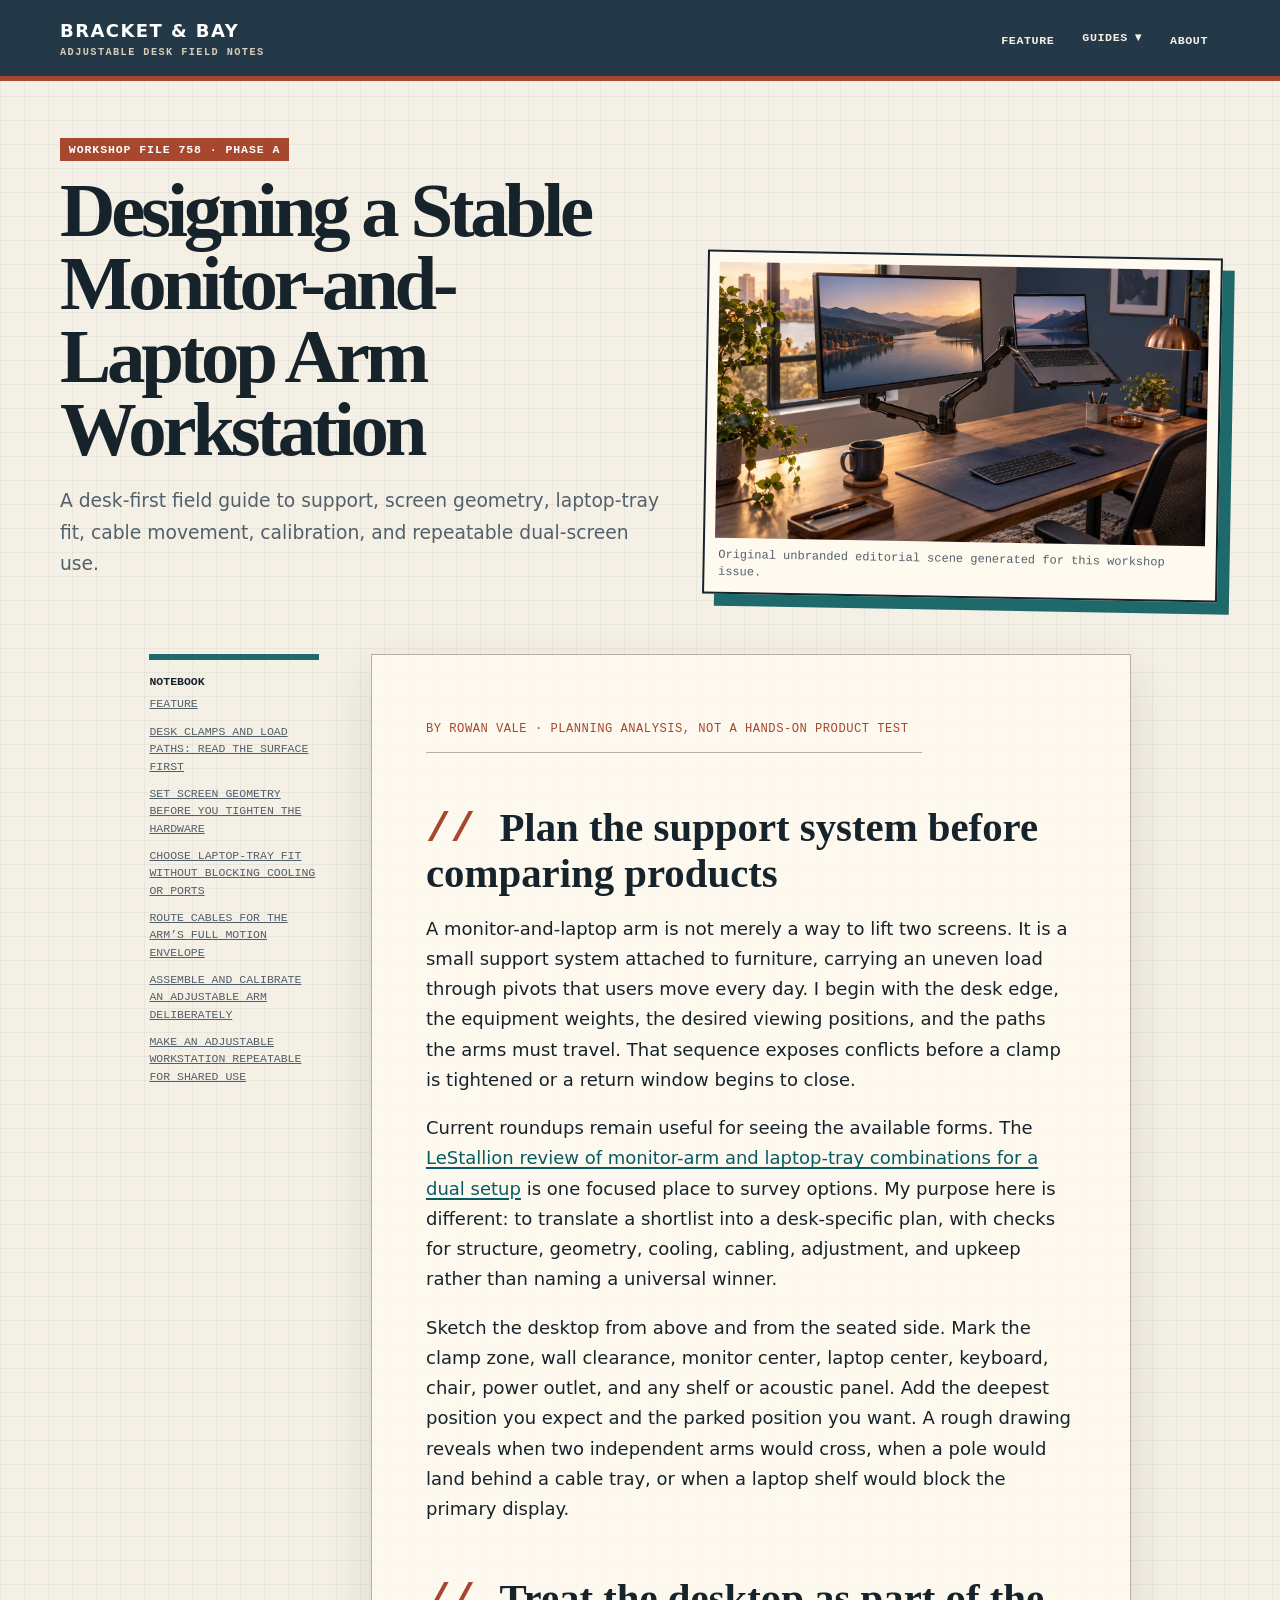
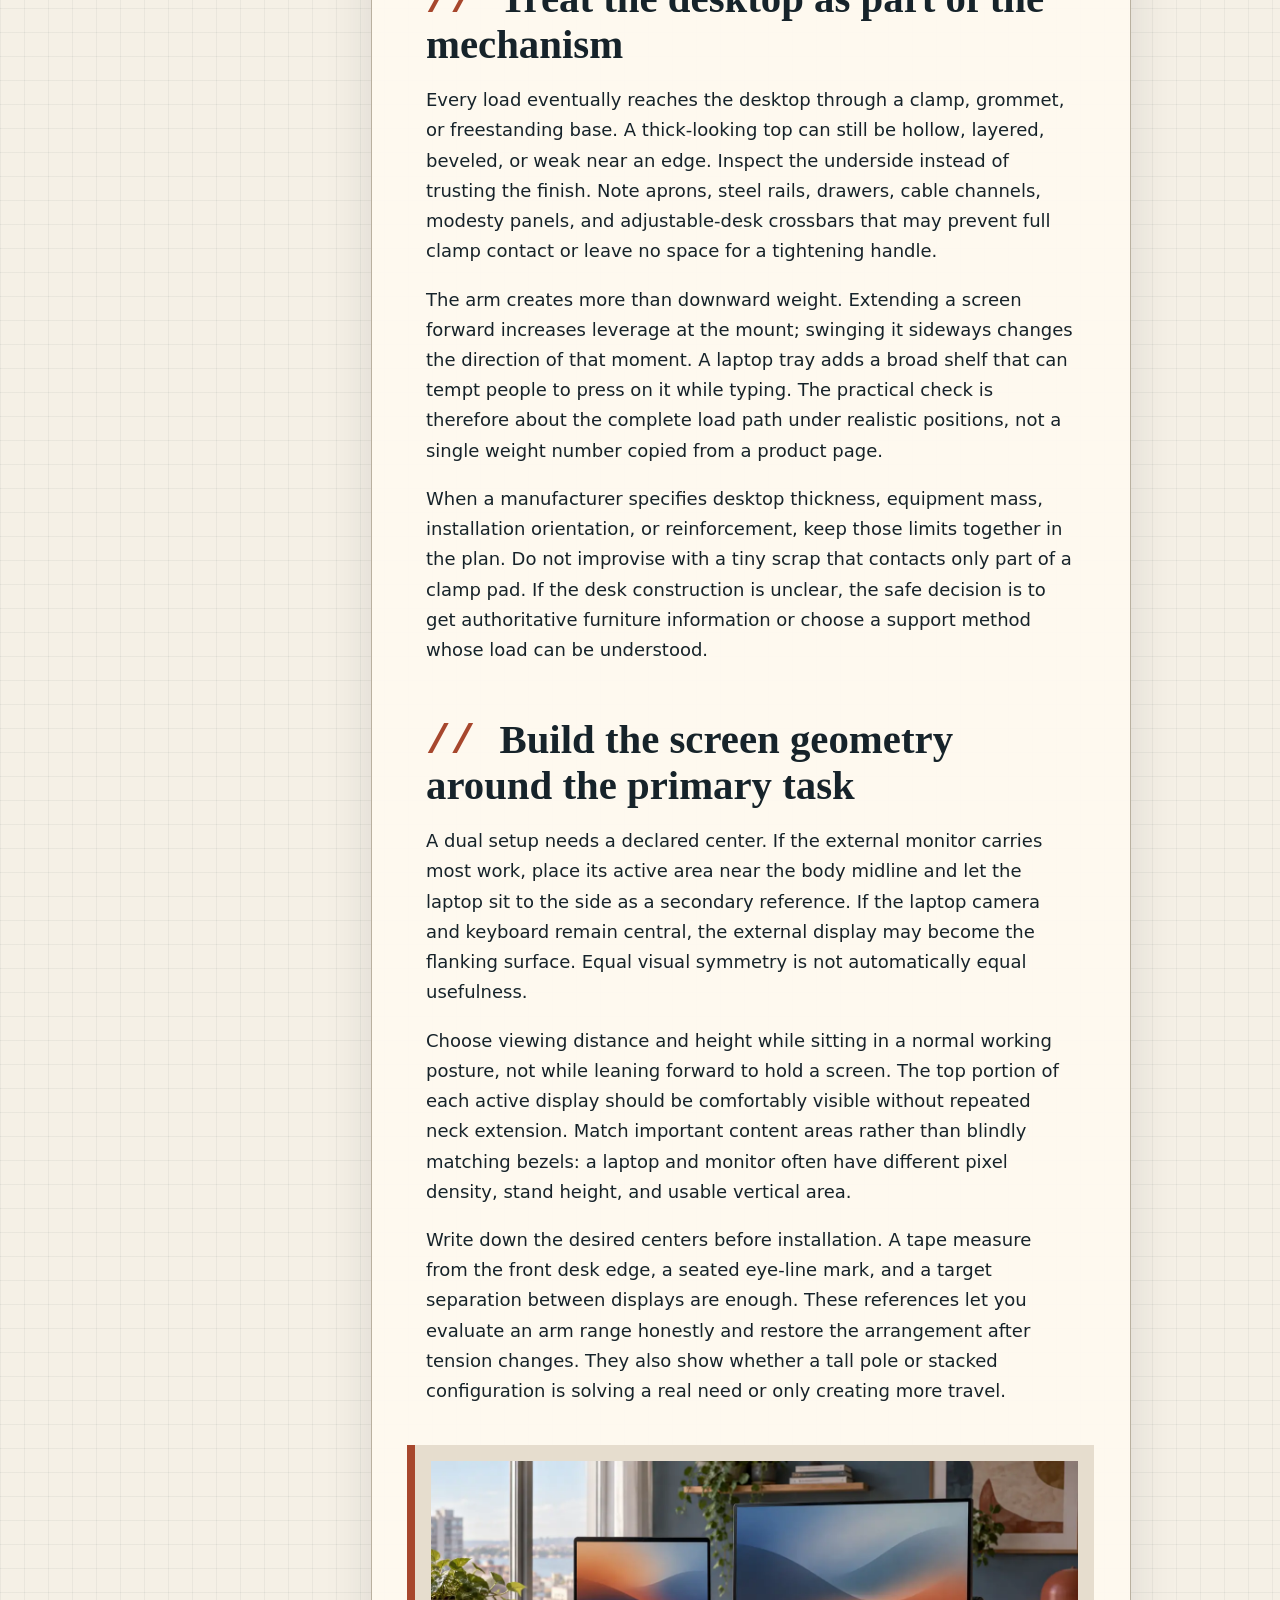
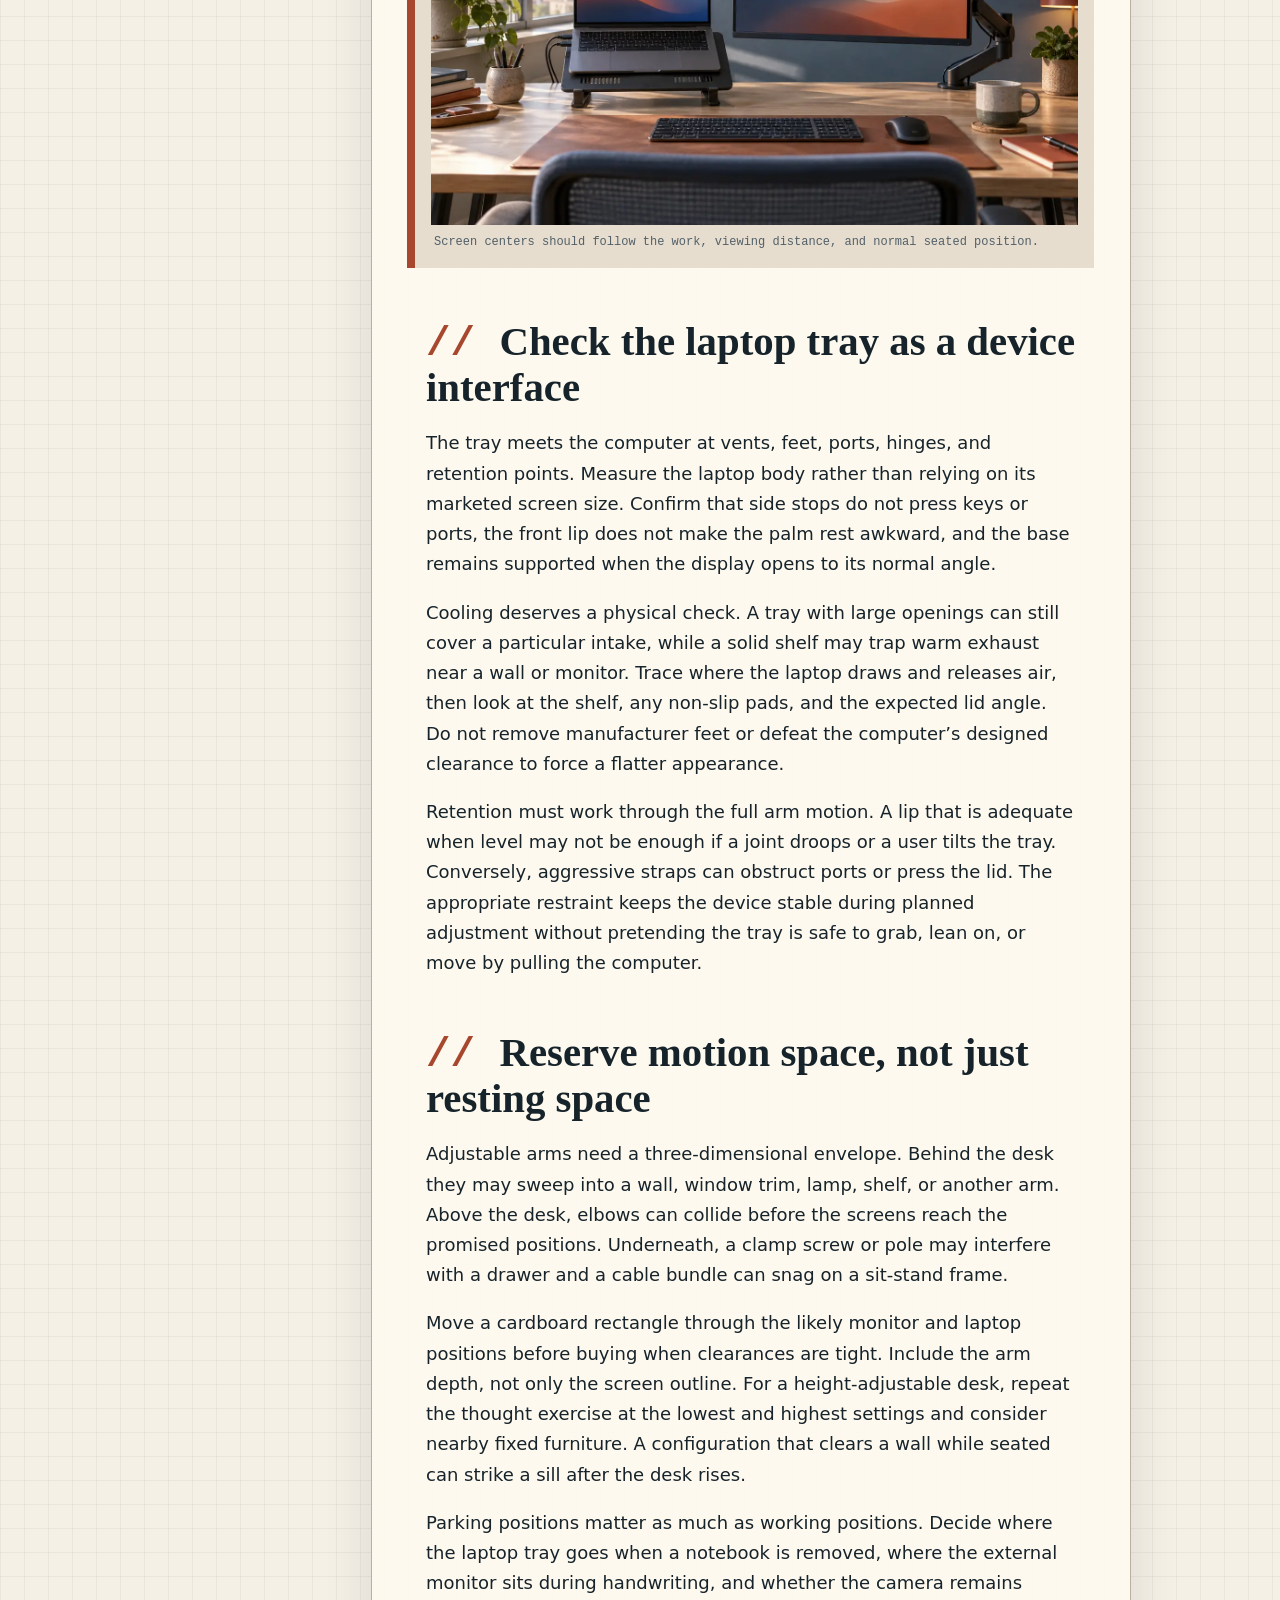
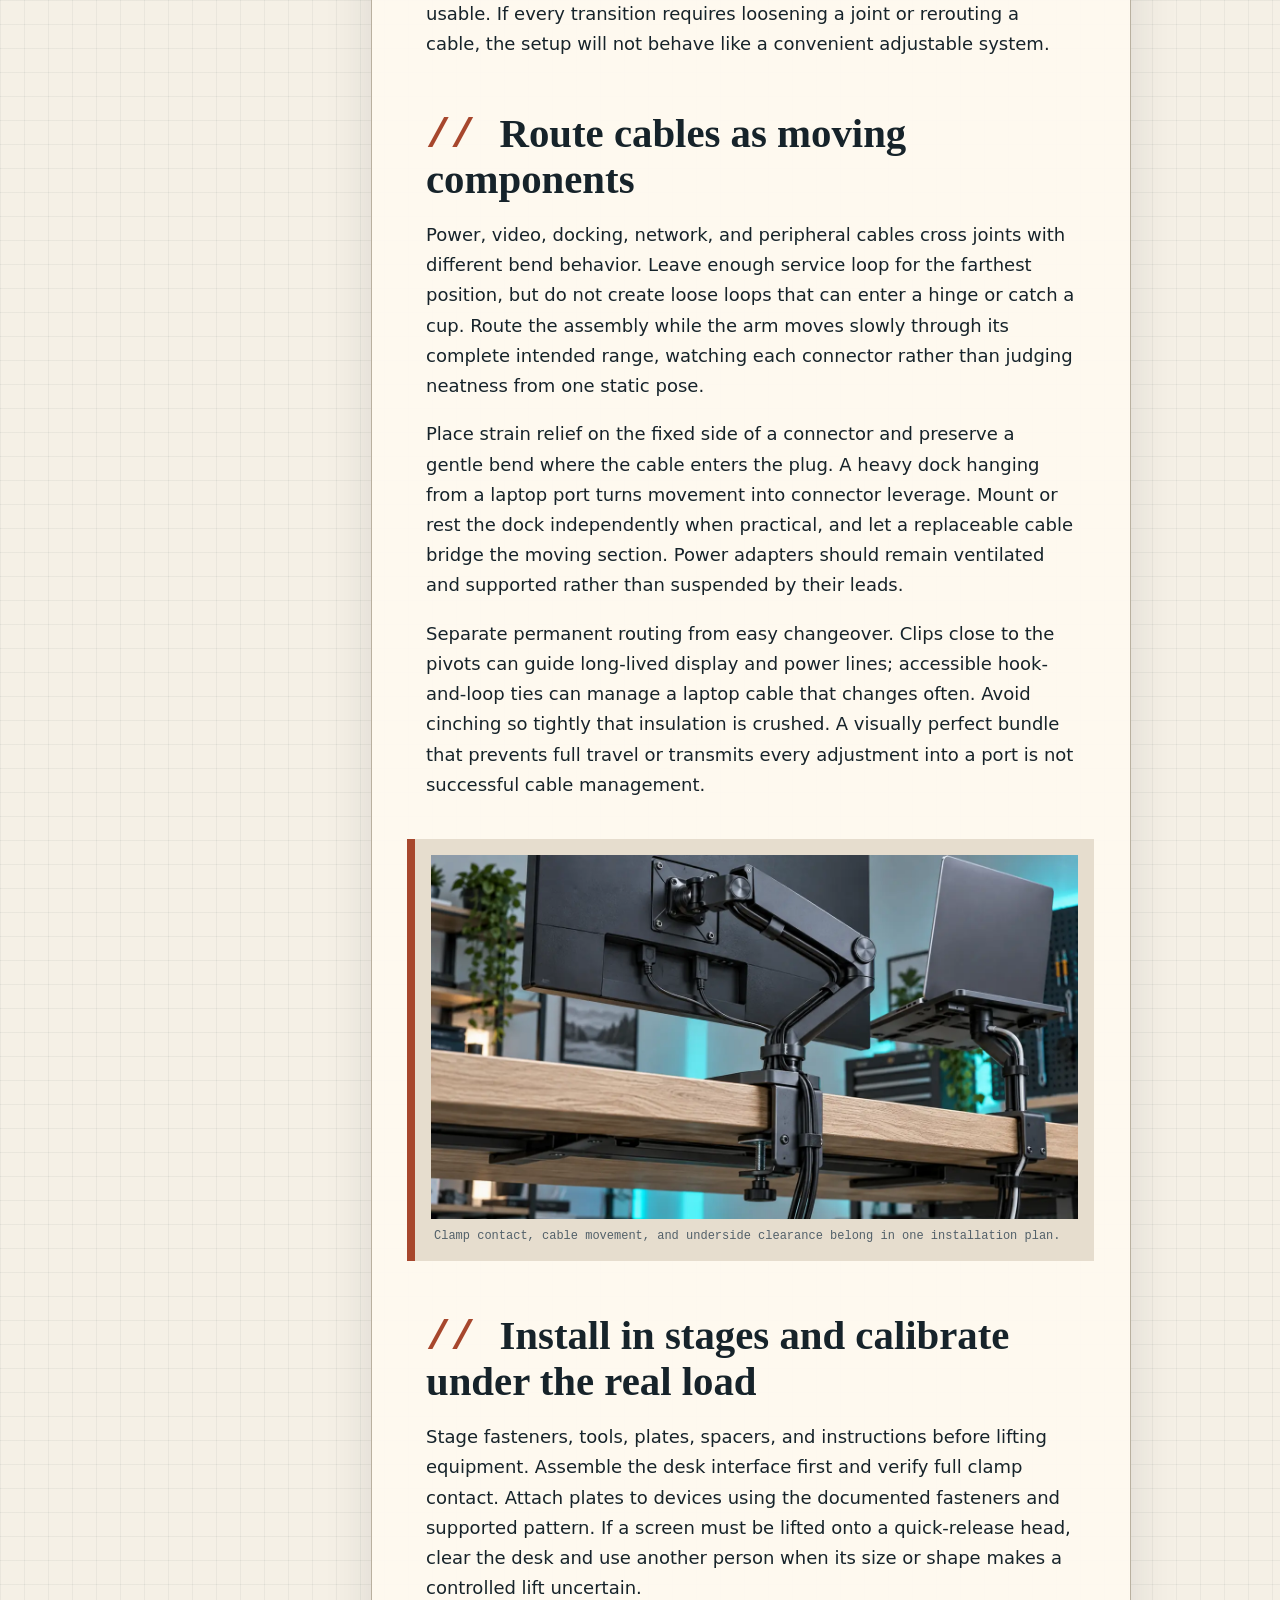
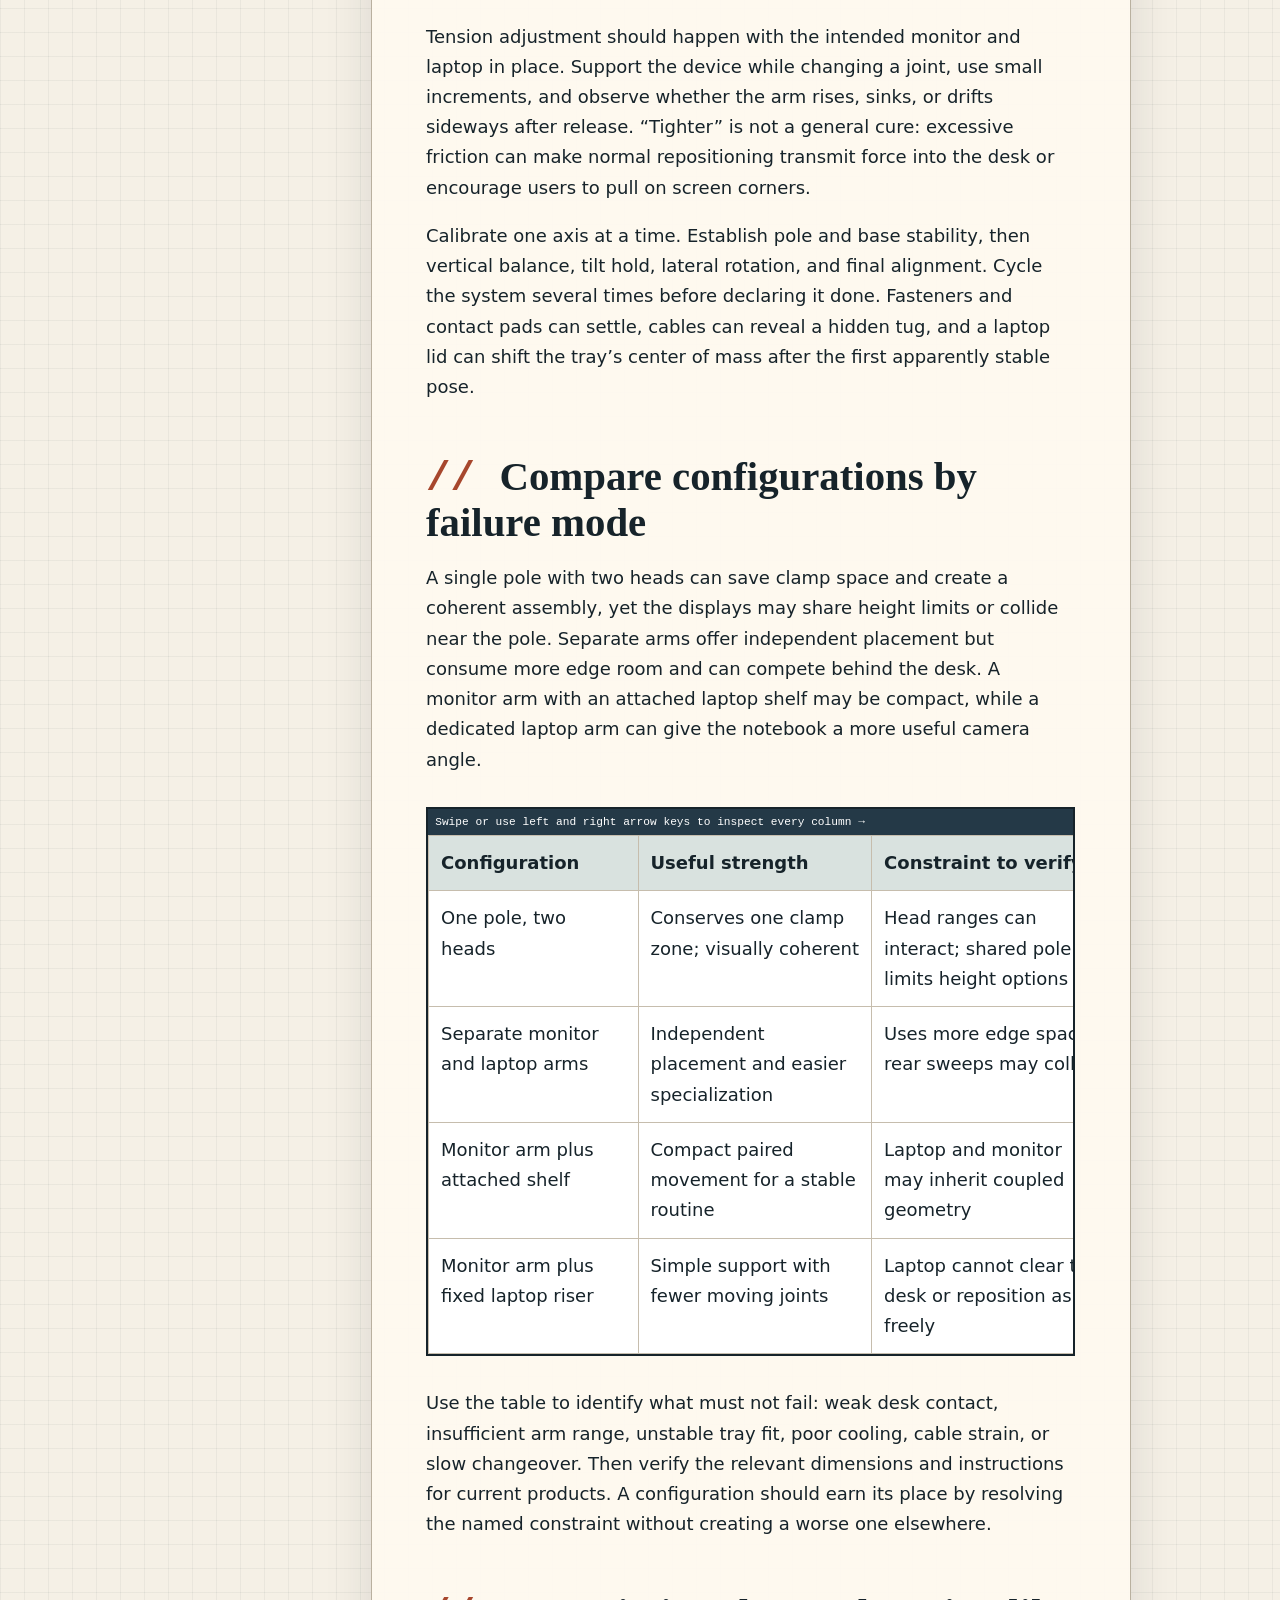
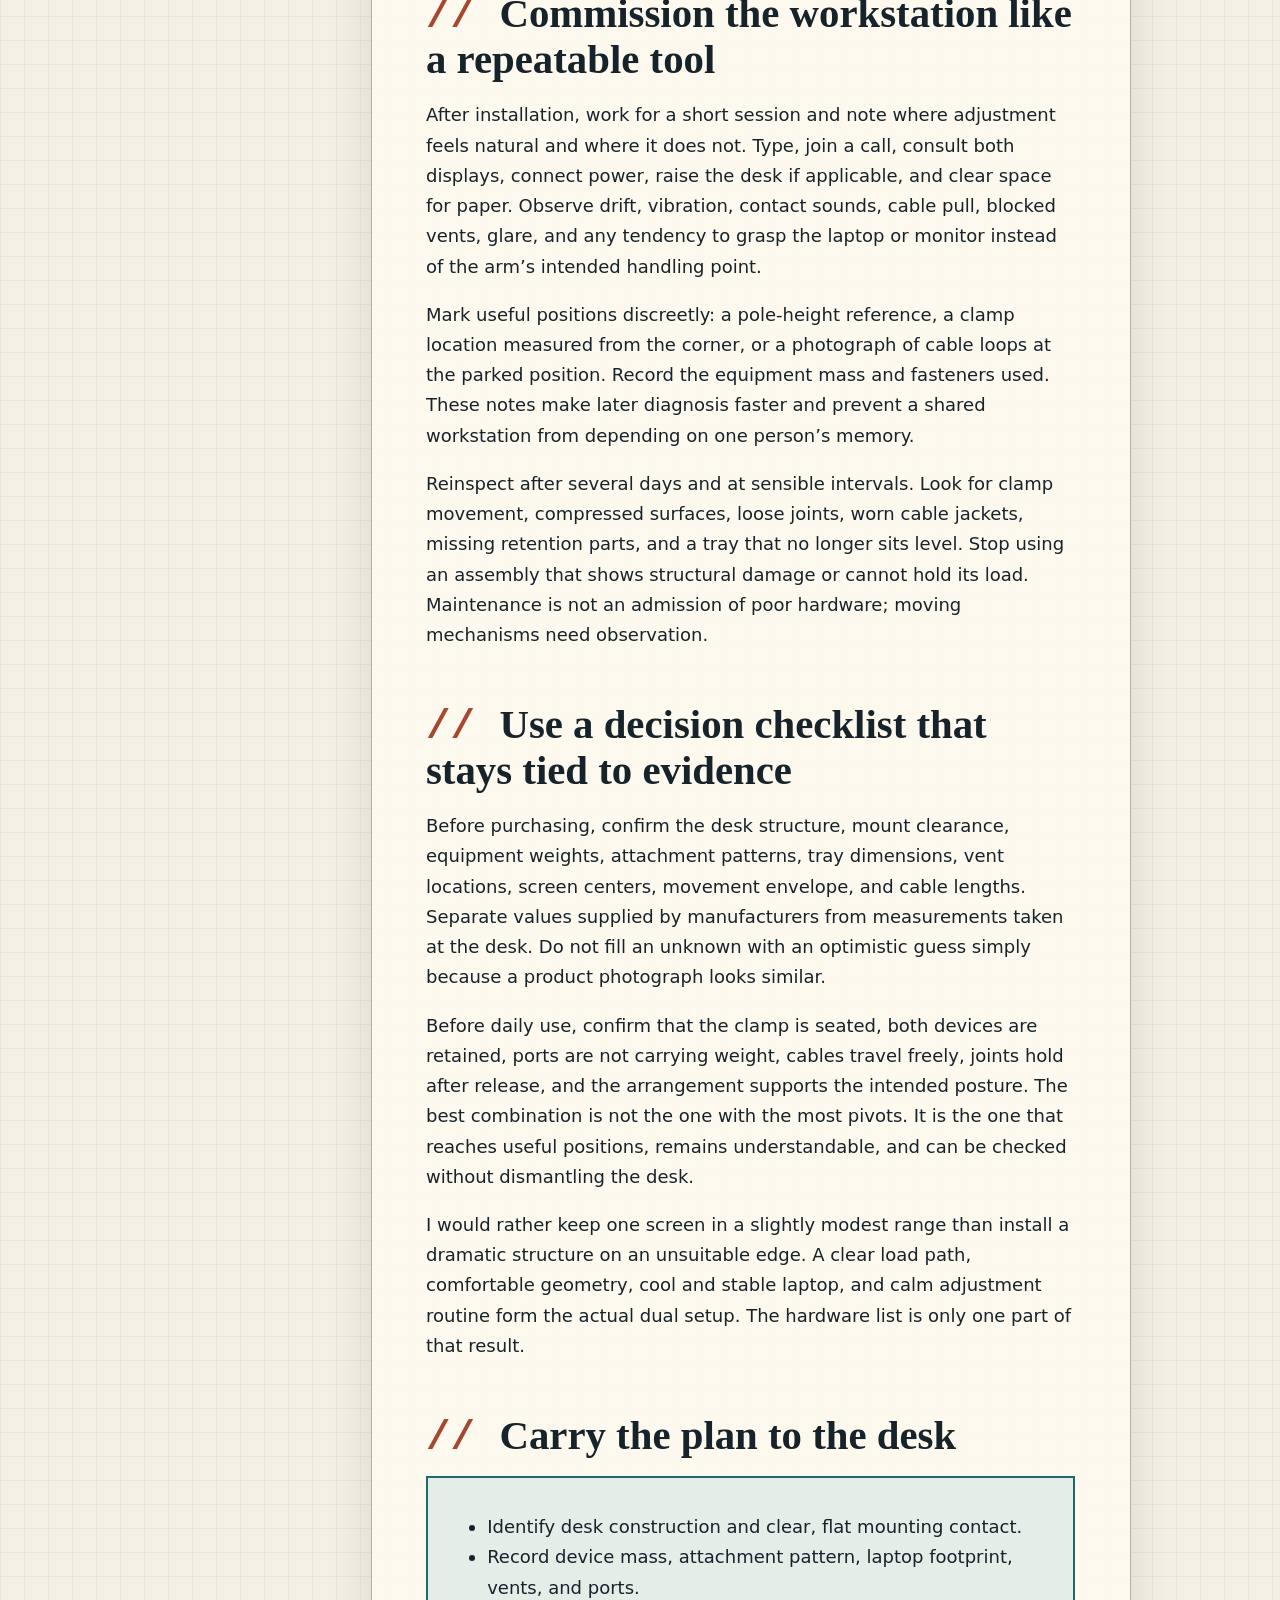
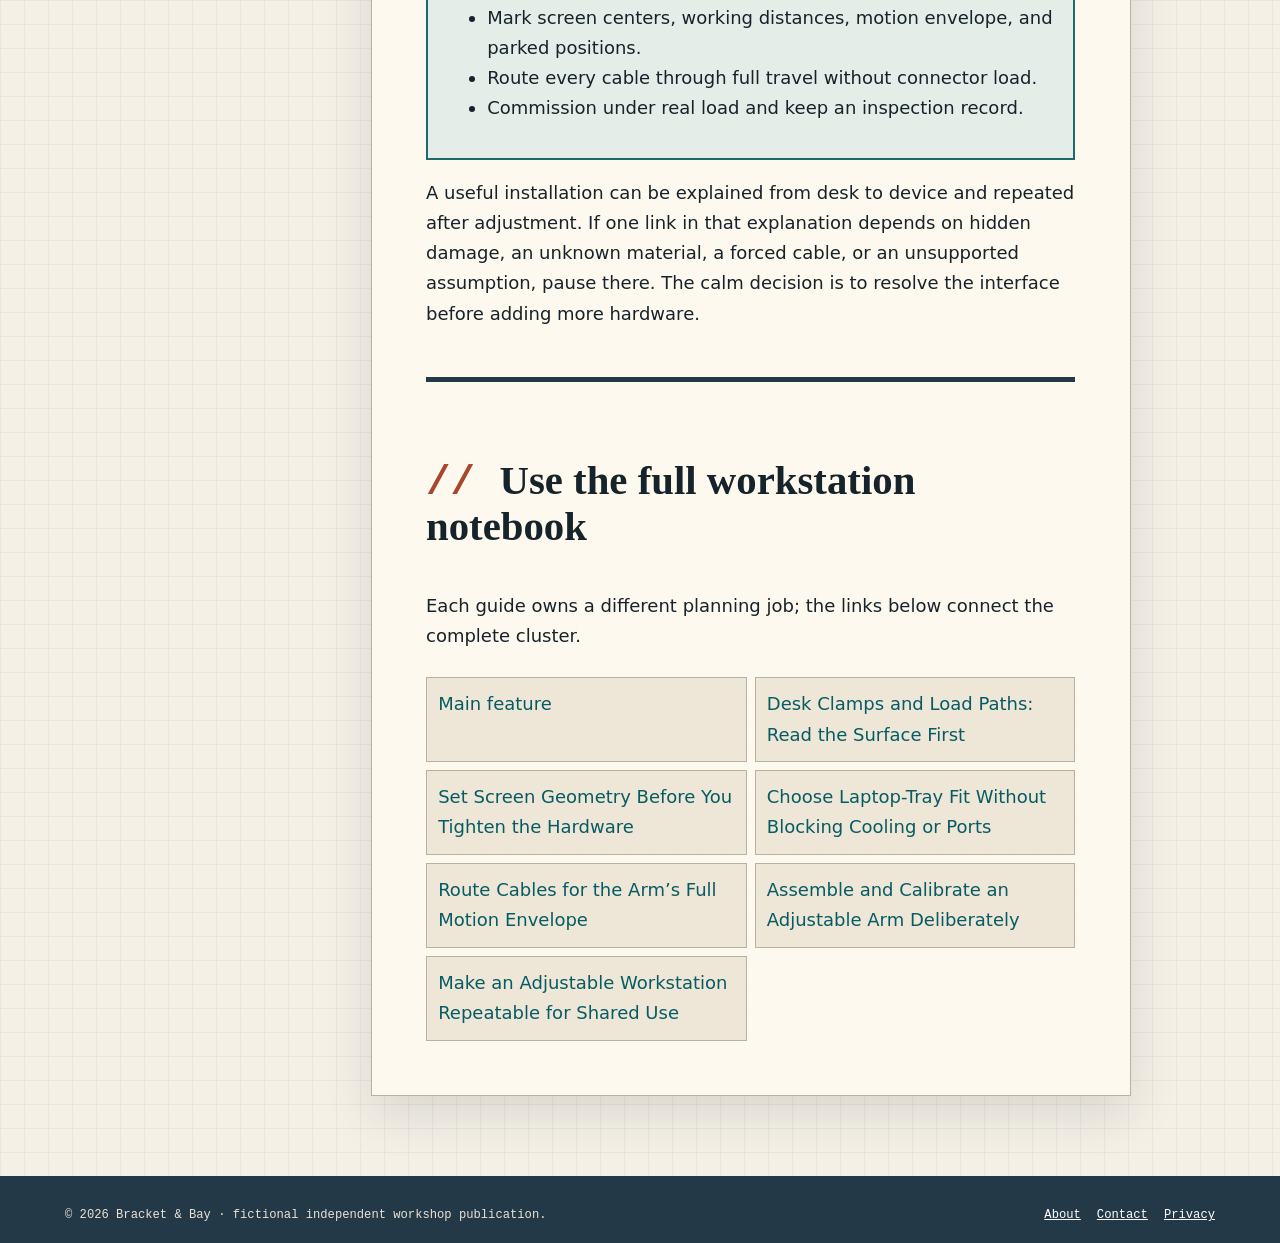
==== index.html @ d0b36f79 "Publish Bracket & Bay row 758 Phase A" ====
<!doctype html><html lang="en"><head><meta charset="utf-8"><meta name="viewport" content="width=device-width,initial-scale=1"><title>Designing a Stable Monitor-and-Laptop Arm Workstation | Bracket &amp; Bay</title><meta name="description" content="A desk-first field guide to support, screen geometry, laptop-tray fit, cable movement, calibration, and repeatable dual-screen use."><link rel="canonical" href="https://armaragex.github.io/lestallion-dual-monitor-laptop-tray-758/index.html"><meta property="og:type" content="article"><meta property="og:title" content="Designing a Stable Monitor-and-Laptop Arm Workstation"><meta property="og:description" content="A desk-first field guide to support, screen geometry, laptop-tray fit, cable movement, calibration, and repeatable dual-screen use."><meta property="og:url" content="https://armaragex.github.io/lestallion-dual-monitor-laptop-tray-758/index.html"><meta property="og:image" content="https://armaragex.github.io/lestallion-dual-monitor-laptop-tray-758/dual-screen-arm-workstation.webp"><script type="application/ld+json">{"@context":"https://schema.org","@type":"Article","headline":"Designing a Stable Monitor-and-Laptop Arm Workstation","description":"A desk-first field guide to support, screen geometry, laptop-tray fit, cable movement, calibration, and repeatable dual-screen use.","datePublished":"2026-09-19","dateModified":"2026-09-19","author":{"@type":"Person","name":"Rowan Vale"},"publisher":{"@type":"Organization","name":"Bracket & Bay"},"mainEntityOfPage":"https://armaragex.github.io/lestallion-dual-monitor-laptop-tray-758/index.html"}</script><link rel="stylesheet" href="style.css"><script defer src="site.js"></script></head><body><a class="skip" href="#content">Skip to article</a><header class="mast"><div class="mastin"><a class="brand" href="index.html">Bracket &amp; Bay<small>adjustable desk field notes</small></a><button class="navtoggle" aria-expanded="false" aria-controls="nav">Menu</button><nav class="nav" id="nav" aria-label="Primary"><ul><li><a href="index.html">Feature</a></li><li class="dropdown"><button class="dropbtn" aria-expanded="false">Guides ▾</button><ul class="dropmenu"><li><a href="desk-clamp-load-path.html">Desk Clamps and Load Paths: Read the Surface First</a></li><li><a href="screen-geometry-alignment.html">Set Screen Geometry Before You Tighten the Hardware</a></li><li><a href="laptop-tray-fit-cooling.html">Choose Laptop-Tray Fit Without Blocking Cooling or Ports</a></li><li><a href="cable-slack-movement.html">Route Cables for the Arm’s Full Motion Envelope</a></li><li><a href="assembly-tension-calibration.html">Assemble and Calibrate an Adjustable Arm Deliberately</a></li><li><a href="shared-desk-reset-maintenance.html">Make an Adjustable Workstation Repeatable for Shared Use</a></li></ul></li><li><a href="about.html">About</a></li></ul></nav></div></header><section class="hero"><div><span class="kicker">Workshop file 758 · Phase A</span><h1>Designing a Stable Monitor-and-Laptop Arm Workstation</h1><p class="dek">A desk-first field guide to support, screen geometry, laptop-tray fit, cable movement, calibration, and repeatable dual-screen use.</p></div><figure><img class="" src="dual-screen-arm-workstation.webp" width="1400" height="788" alt="Dual-screen workstation with monitor arm and laptop tray" decoding="async"><figcaption>Original unbranded editorial scene generated for this workshop issue.</figcaption></figure></section><main class="layout" id="content"><aside class="indexrail"><strong>Notebook</strong><a href="index.html">Feature</a><a href="desk-clamp-load-path.html">Desk Clamps and Load Paths: Read the Surface First</a><a href="screen-geometry-alignment.html">Set Screen Geometry Before You Tighten the Hardware</a><a href="laptop-tray-fit-cooling.html">Choose Laptop-Tray Fit Without Blocking Cooling or Ports</a><a href="cable-slack-movement.html">Route Cables for the Arm’s Full Motion Envelope</a><a href="assembly-tension-calibration.html">Assemble and Calibrate an Adjustable Arm Deliberately</a><a href="shared-desk-reset-maintenance.html">Make an Adjustable Workstation Repeatable for Shared Use</a></aside><article class="article"><p class="byline">By Rowan Vale · planning analysis, not a hands-on product test</p><section><h2>Plan the support system before comparing products</h2><p>A monitor-and-laptop arm is not merely a way to lift two screens. It is a small support system attached to furniture, carrying an uneven load through pivots that users move every day. I begin with the desk edge, the equipment weights, the desired viewing positions, and the paths the arms must travel. That sequence exposes conflicts before a clamp is tightened or a return window begins to close.</p><p>Current roundups remain useful for seeing the available forms. The <a href="https://lestallion.com/blogs/product-reviews/best-monitor-arm-with-laptop-tray-combo-for-dual-setup">LeStallion review of monitor-arm and laptop-tray combinations for a dual setup</a> is one focused place to survey options. My purpose here is different: to translate a shortlist into a desk-specific plan, with checks for structure, geometry, cooling, cabling, adjustment, and upkeep rather than naming a universal winner.</p><p>Sketch the desktop from above and from the seated side. Mark the clamp zone, wall clearance, monitor center, laptop center, keyboard, chair, power outlet, and any shelf or acoustic panel. Add the deepest position you expect and the parked position you want. A rough drawing reveals when two independent arms would cross, when a pole would land behind a cable tray, or when a laptop shelf would block the primary display.</p></section><section><h2>Treat the desktop as part of the mechanism</h2><p>Every load eventually reaches the desktop through a clamp, grommet, or freestanding base. A thick-looking top can still be hollow, layered, beveled, or weak near an edge. Inspect the underside instead of trusting the finish. Note aprons, steel rails, drawers, cable channels, modesty panels, and adjustable-desk crossbars that may prevent full clamp contact or leave no space for a tightening handle.</p><p>The arm creates more than downward weight. Extending a screen forward increases leverage at the mount; swinging it sideways changes the direction of that moment. A laptop tray adds a broad shelf that can tempt people to press on it while typing. The practical check is therefore about the complete load path under realistic positions, not a single weight number copied from a product page.</p><p>When a manufacturer specifies desktop thickness, equipment mass, installation orientation, or reinforcement, keep those limits together in the plan. Do not improvise with a tiny scrap that contacts only part of a clamp pad. If the desk construction is unclear, the safe decision is to get authoritative furniture information or choose a support method whose load can be understood.</p></section><section><h2>Build the screen geometry around the primary task</h2><p>A dual setup needs a declared center. If the external monitor carries most work, place its active area near the body midline and let the laptop sit to the side as a secondary reference. If the laptop camera and keyboard remain central, the external display may become the flanking surface. Equal visual symmetry is not automatically equal usefulness.</p><p>Choose viewing distance and height while sitting in a normal working posture, not while leaning forward to hold a screen. The top portion of each active display should be comfortably visible without repeated neck extension. Match important content areas rather than blindly matching bezels: a laptop and monitor often have different pixel density, stand height, and usable vertical area.</p><p>Write down the desired centers before installation. A tape measure from the front desk edge, a seated eye-line mark, and a target separation between displays are enough. These references let you evaluate an arm range honestly and restore the arrangement after tension changes. They also show whether a tall pole or stacked configuration is solving a real need or only creating more travel.</p></section><figure class="article-figure"><img class="" src="screen-alignment-reach-zone.webp" width="1400" height="788" alt="External monitor and laptop arranged around a centered keyboard" decoding="async" loading="lazy"><figcaption>Screen centers should follow the work, viewing distance, and normal seated position.</figcaption></figure><section><h2>Check the laptop tray as a device interface</h2><p>The tray meets the computer at vents, feet, ports, hinges, and retention points. Measure the laptop body rather than relying on its marketed screen size. Confirm that side stops do not press keys or ports, the front lip does not make the palm rest awkward, and the base remains supported when the display opens to its normal angle.</p><p>Cooling deserves a physical check. A tray with large openings can still cover a particular intake, while a solid shelf may trap warm exhaust near a wall or monitor. Trace where the laptop draws and releases air, then look at the shelf, any non-slip pads, and the expected lid angle. Do not remove manufacturer feet or defeat the computer’s designed clearance to force a flatter appearance.</p><p>Retention must work through the full arm motion. A lip that is adequate when level may not be enough if a joint droops or a user tilts the tray. Conversely, aggressive straps can obstruct ports or press the lid. The appropriate restraint keeps the device stable during planned adjustment without pretending the tray is safe to grab, lean on, or move by pulling the computer.</p></section><section><h2>Reserve motion space, not just resting space</h2><p>Adjustable arms need a three-dimensional envelope. Behind the desk they may sweep into a wall, window trim, lamp, shelf, or another arm. Above the desk, elbows can collide before the screens reach the promised positions. Underneath, a clamp screw or pole may interfere with a drawer and a cable bundle can snag on a sit-stand frame.</p><p>Move a cardboard rectangle through the likely monitor and laptop positions before buying when clearances are tight. Include the arm depth, not only the screen outline. For a height-adjustable desk, repeat the thought exercise at the lowest and highest settings and consider nearby fixed furniture. A configuration that clears a wall while seated can strike a sill after the desk rises.</p><p>Parking positions matter as much as working positions. Decide where the laptop tray goes when a notebook is removed, where the external monitor sits during handwriting, and whether the camera remains usable. If every transition requires loosening a joint or rerouting a cable, the setup will not behave like a convenient adjustable system.</p></section><section><h2>Route cables as moving components</h2><p>Power, video, docking, network, and peripheral cables cross joints with different bend behavior. Leave enough service loop for the farthest position, but do not create loose loops that can enter a hinge or catch a cup. Route the assembly while the arm moves slowly through its complete intended range, watching each connector rather than judging neatness from one static pose.</p><p>Place strain relief on the fixed side of a connector and preserve a gentle bend where the cable enters the plug. A heavy dock hanging from a laptop port turns movement into connector leverage. Mount or rest the dock independently when practical, and let a replaceable cable bridge the moving section. Power adapters should remain ventilated and supported rather than suspended by their leads.</p><p>Separate permanent routing from easy changeover. Clips close to the pivots can guide long-lived display and power lines; accessible hook-and-loop ties can manage a laptop cable that changes often. Avoid cinching so tightly that insulation is crushed. A visually perfect bundle that prevents full travel or transmits every adjustment into a port is not successful cable management.</p></section><figure class="article-figure"><img class="" src="desk-clamp-load-path.webp" width="1400" height="788" alt="Rear view of generic arm hardware at a desktop edge" decoding="async" loading="lazy"><figcaption>Clamp contact, cable movement, and underside clearance belong in one installation plan.</figcaption></figure><section><h2>Install in stages and calibrate under the real load</h2><p>Stage fasteners, tools, plates, spacers, and instructions before lifting equipment. Assemble the desk interface first and verify full clamp contact. Attach plates to devices using the documented fasteners and supported pattern. If a screen must be lifted onto a quick-release head, clear the desk and use another person when its size or shape makes a controlled lift uncertain.</p><p>Tension adjustment should happen with the intended monitor and laptop in place. Support the device while changing a joint, use small increments, and observe whether the arm rises, sinks, or drifts sideways after release. “Tighter” is not a general cure: excessive friction can make normal repositioning transmit force into the desk or encourage users to pull on screen corners.</p><p>Calibrate one axis at a time. Establish pole and base stability, then vertical balance, tilt hold, lateral rotation, and final alignment. Cycle the system several times before declaring it done. Fasteners and contact pads can settle, cables can reveal a hidden tug, and a laptop lid can shift the tray’s center of mass after the first apparently stable pose.</p></section><section><h2>Compare configurations by failure mode</h2><p>A single pole with two heads can save clamp space and create a coherent assembly, yet the displays may share height limits or collide near the pole. Separate arms offer independent placement but consume more edge room and can compete behind the desk. A monitor arm with an attached laptop shelf may be compact, while a dedicated laptop arm can give the notebook a more useful camera angle.</p><div class="tablewrap" tabindex="0" aria-label="Scrollable configuration comparison"><div class="tablecue">Swipe or use left and right arrow keys to inspect every column →</div><table><thead><tr><th>Configuration</th><th>Useful strength</th><th>Constraint to verify</th></tr></thead><tbody><tr><td>One pole, two heads</td><td>Conserves one clamp zone; visually coherent</td><td>Head ranges can interact; shared pole limits height options</td></tr><tr><td>Separate monitor and laptop arms</td><td>Independent placement and easier specialization</td><td>Uses more edge space; rear sweeps may collide</td></tr><tr><td>Monitor arm plus attached shelf</td><td>Compact paired movement for a stable routine</td><td>Laptop and monitor may inherit coupled geometry</td></tr><tr><td>Monitor arm plus fixed laptop riser</td><td>Simple support with fewer moving joints</td><td>Laptop cannot clear the desk or reposition as freely</td></tr></tbody></table></div><p>Use the table to identify what must not fail: weak desk contact, insufficient arm range, unstable tray fit, poor cooling, cable strain, or slow changeover. Then verify the relevant dimensions and instructions for current products. A configuration should earn its place by resolving the named constraint without creating a worse one elsewhere.</p></section><section><h2>Commission the workstation like a repeatable tool</h2><p>After installation, work for a short session and note where adjustment feels natural and where it does not. Type, join a call, consult both displays, connect power, raise the desk if applicable, and clear space for paper. Observe drift, vibration, contact sounds, cable pull, blocked vents, glare, and any tendency to grasp the laptop or monitor instead of the arm’s intended handling point.</p><p>Mark useful positions discreetly: a pole-height reference, a clamp location measured from the corner, or a photograph of cable loops at the parked position. Record the equipment mass and fasteners used. These notes make later diagnosis faster and prevent a shared workstation from depending on one person’s memory.</p><p>Reinspect after several days and at sensible intervals. Look for clamp movement, compressed surfaces, loose joints, worn cable jackets, missing retention parts, and a tray that no longer sits level. Stop using an assembly that shows structural damage or cannot hold its load. Maintenance is not an admission of poor hardware; moving mechanisms need observation.</p></section><section><h2>Use a decision checklist that stays tied to evidence</h2><p>Before purchasing, confirm the desk structure, mount clearance, equipment weights, attachment patterns, tray dimensions, vent locations, screen centers, movement envelope, and cable lengths. Separate values supplied by manufacturers from measurements taken at the desk. Do not fill an unknown with an optimistic guess simply because a product photograph looks similar.</p><p>Before daily use, confirm that the clamp is seated, both devices are retained, ports are not carrying weight, cables travel freely, joints hold after release, and the arrangement supports the intended posture. The best combination is not the one with the most pivots. It is the one that reaches useful positions, remains understandable, and can be checked without dismantling the desk.</p><p>I would rather keep one screen in a slightly modest range than install a dramatic structure on an unsuitable edge. A clear load path, comfortable geometry, cool and stable laptop, and calm adjustment routine form the actual dual setup. The hardware list is only one part of that result.</p></section><section><h2>Carry the plan to the desk</h2><div class="check"><ul><li>Identify desk construction and clear, flat mounting contact.</li><li>Record device mass, attachment pattern, laptop footprint, vents, and ports.</li><li>Mark screen centers, working distances, motion envelope, and parked positions.</li><li>Route every cable through full travel without connector load.</li><li>Commission under real load and keep an inspection record.</li></ul></div><p>A useful installation can be explained from desk to device and repeated after adjustment. If one link in that explanation depends on hidden damage, an unknown material, a forced cable, or an unsupported assumption, pause there. The calm decision is to resolve the interface before adding more hardware.</p></section><aside class="guidegrid"><h2>Use the full workstation notebook</h2><p>Each guide owns a different planning job; the links below connect the complete cluster.</p><a href="index.html">Main feature</a><a href="desk-clamp-load-path.html">Desk Clamps and Load Paths: Read the Surface First</a><a href="screen-geometry-alignment.html">Set Screen Geometry Before You Tighten the Hardware</a><a href="laptop-tray-fit-cooling.html">Choose Laptop-Tray Fit Without Blocking Cooling or Ports</a><a href="cable-slack-movement.html">Route Cables for the Arm’s Full Motion Envelope</a><a href="assembly-tension-calibration.html">Assemble and Calibrate an Adjustable Arm Deliberately</a><a href="shared-desk-reset-maintenance.html">Make an Adjustable Workstation Repeatable for Shared Use</a></aside></article></main><footer class="foot"><span>© 2026 Bracket &amp; Bay · fictional independent workshop publication.</span><nav><a href="about.html">About</a><a href="contact.html">Contact</a><a href="privacy.html">Privacy</a></nav></footer></body></html>
---- style.css ----
*{box-sizing:border-box}:root{--paper:#f5f0e6;--card:#fffaf0;--ink:#16232a;--muted:#526069;--rule:#b9b09f;--rust:#a7472d;--teal:#1e6969;--slate:#243947;--focus:#ffbf47}html{scroll-behavior:smooth;background:var(--slate)}body{margin:0;color:var(--ink);background:linear-gradient(90deg,rgba(36,57,71,.055) 1px,transparent 1px),linear-gradient(rgba(36,57,71,.055) 1px,transparent 1px),var(--paper);background-size:24px 24px;font:18px/1.68 ui-sans-serif,system-ui,-apple-system,"Segoe UI",sans-serif}.skip{position:absolute;left:-999px;top:.5rem;background:var(--focus);color:#111;padding:.7rem 1rem;z-index:99}.skip:focus{left:.5rem}.mast{background:var(--slate);color:white;border-bottom:5px solid var(--rust)}.mastin{max-width:1200px;margin:auto;padding:1rem 1.25rem;display:flex;align-items:center;justify-content:space-between;gap:1rem}.brand{color:white;text-decoration:none;font-weight:900;letter-spacing:.08em;text-transform:uppercase}.brand small{display:block;color:#d8cdbb;font:600 .64rem/1.3 ui-monospace,monospace;letter-spacing:.14em}.nav ul{display:flex;align-items:center;list-style:none;margin:0;padding:0;gap:.25rem}.nav a,.dropbtn{font:700 .73rem ui-monospace,monospace;text-transform:uppercase;letter-spacing:.05em;color:#f5f0e6;background:none;border:0;padding:.75rem;text-decoration:none;cursor:pointer}.nav a:hover,.dropbtn:hover{color:#ffc6a9}.dropdown{position:relative}.dropmenu{display:none!important;position:absolute;right:0;top:100%;width:330px;background:var(--card);border:2px solid var(--ink);padding:.45rem!important;box-shadow:8px 8px 0 #101a20;z-index:20;flex-direction:column!important}.dropdown.open .dropmenu{display:flex!important}.dropmenu a{color:var(--ink);white-space:normal}.navtoggle{display:none}.hero{max-width:1200px;margin:0 auto;padding:3.2rem 1.25rem 2rem;display:grid;grid-template-columns:minmax(0,1fr) minmax(330px,.85fr);gap:2.5rem;align-items:end}.kicker{display:inline-block;background:var(--rust);color:white;padding:.3rem .55rem;font:800 .72rem ui-monospace,monospace;text-transform:uppercase;letter-spacing:.08em}.hero h1{font:900 clamp(2.5rem,6vw,5.7rem)/.95 ui-serif,Georgia,serif;letter-spacing:-.055em;margin:.8rem 0 1rem}.dek{font-size:1.17rem;color:var(--muted);max-width:57ch}.hero figure{margin:0;background:var(--card);padding:.65rem;border:2px solid var(--ink);box-shadow:12px 12px 0 var(--teal);transform:rotate(1deg)}img{display:block;max-width:100%;height:auto}.hero figcaption,.article-figure figcaption{font:.75rem/1.45 ui-monospace,monospace;color:var(--muted);padding:.55rem .2rem 0}.layout{max-width:1200px;margin:auto;padding:1.5rem 1.25rem 5rem;display:grid;grid-template-columns:170px minmax(0,760px);gap:3.2rem;justify-content:center}.indexrail{position:sticky;top:1rem;align-self:start;border-top:6px solid var(--teal);padding-top:.8rem;font:.72rem/1.5 ui-monospace,monospace;text-transform:uppercase}.indexrail a{display:block;color:var(--muted);padding:.32rem 0}.article{background:rgba(255,250,240,.93);border:1px solid var(--rule);padding:clamp(1.2rem,5vw,3.4rem);box-shadow:0 18px 45px rgba(22,35,42,.12)}.byline{font:.76rem ui-monospace,monospace;color:var(--rust);text-transform:uppercase;letter-spacing:.04em;border-bottom:1px solid var(--rule);padding-bottom:1rem}.article h2{font:850 clamp(1.65rem,3.5vw,2.55rem)/1.08 ui-serif,Georgia,serif;margin:3.3rem 0 1rem;scroll-margin-top:1rem}.article h2:before{content:"// ";color:var(--rust);font-family:ui-monospace,monospace}.article p{max-width:68ch}.article a{color:#075c63;text-decoration-thickness:2px;text-underline-offset:.17em}.article-figure{margin:2.4rem -1.2rem;background:#e6ddce;border-left:8px solid var(--rust);padding:1rem}.tablewrap{overflow-x:auto;border:2px solid var(--ink);margin:2rem 0}.tablecue{font:.7rem ui-monospace,monospace;background:var(--slate);color:white;padding:.45rem}table{border-collapse:collapse;width:100%;min-width:690px;background:white}th,td{text-align:left;padding:.75rem;border:1px solid #c6bdad;vertical-align:top}th{background:#d9e2df}.check{background:#e4ede8;border:2px solid var(--teal);padding:1rem 1.2rem}.guidegrid{margin-top:3rem;padding-top:1.5rem;border-top:5px solid var(--slate);display:grid;grid-template-columns:repeat(2,1fr);gap:.5rem}.guidegrid h2,.guidegrid p{grid-column:1/-1}.guidegrid a{background:#eee6d7;border:1px solid var(--rule);padding:.7rem;text-decoration:none}.author{display:grid;grid-template-columns:120px 1fr;gap:1.2rem;background:#e9dfd0;padding:1rem;margin-top:2rem}.author img{border-radius:50%}.foot{background:var(--slate);color:#e9e2d5;padding:2rem max(1.25rem,calc((100vw - 1150px)/2));display:flex;justify-content:space-between;gap:1rem;font:.76rem ui-monospace,monospace}.foot a{color:white;margin-left:1rem}a:focus-visible,button:focus-visible,[tabindex]:focus-visible{outline:4px solid var(--focus);outline-offset:3px}@media(max-width:760px){body{font-size:17px}.mastin{align-items:flex-start;flex-wrap:wrap}.navtoggle{display:block;background:transparent;color:white;border:1px solid #aaa;padding:.5rem}.nav{display:none;width:100%}.nav.open{display:block}.nav ul{display:block}.nav a,.dropbtn{display:block;width:100%;text-align:left}.dropmenu{position:static!important;width:100%;box-shadow:none}.hero{grid-template-columns:1fr;padding-top:2rem}.hero h1{font-size:3.25rem}.layout{grid-template-columns:minmax(0,1fr)}.indexrail{position:static;display:none}.article{padding:1.2rem;min-width:0;overflow-wrap:anywhere}.article-figure{margin:2rem 0}.guidegrid{grid-template-columns:1fr}.foot{flex-direction:column}.foot a{margin:0 1rem 0 0}}
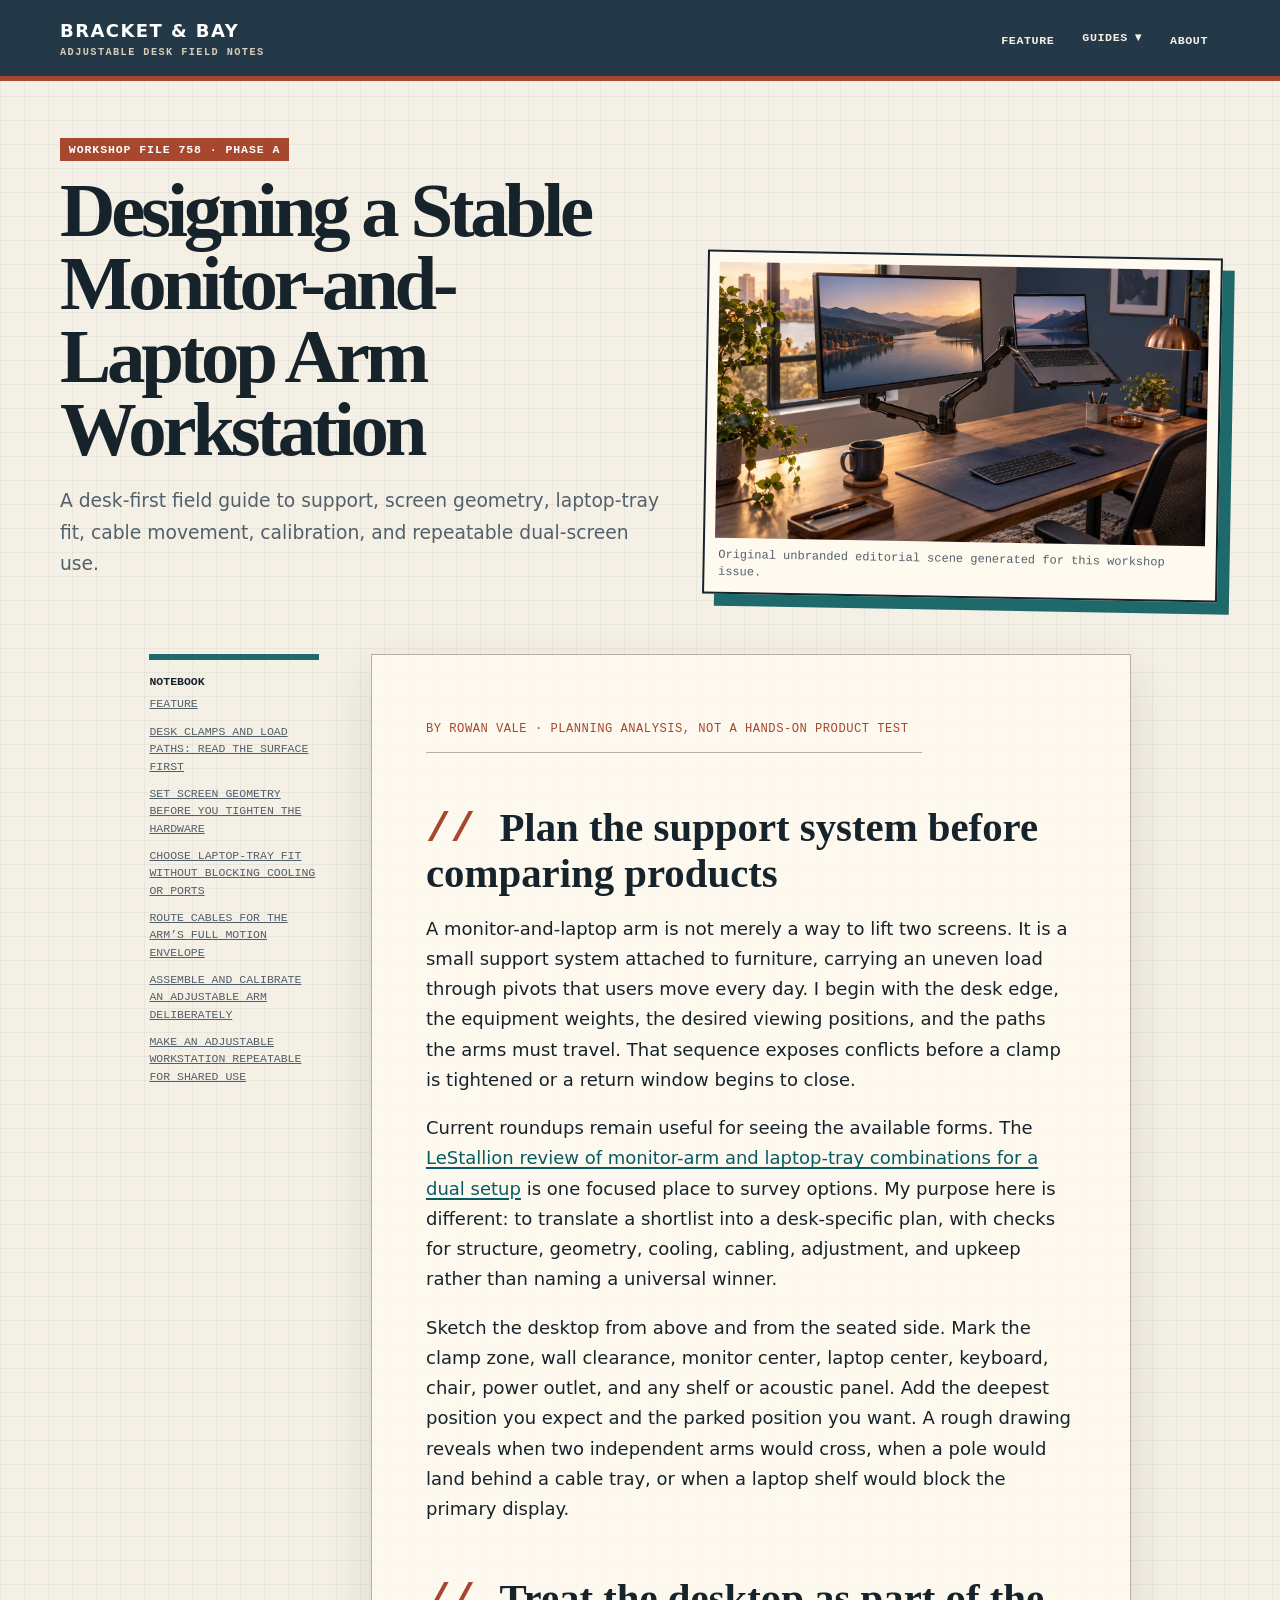
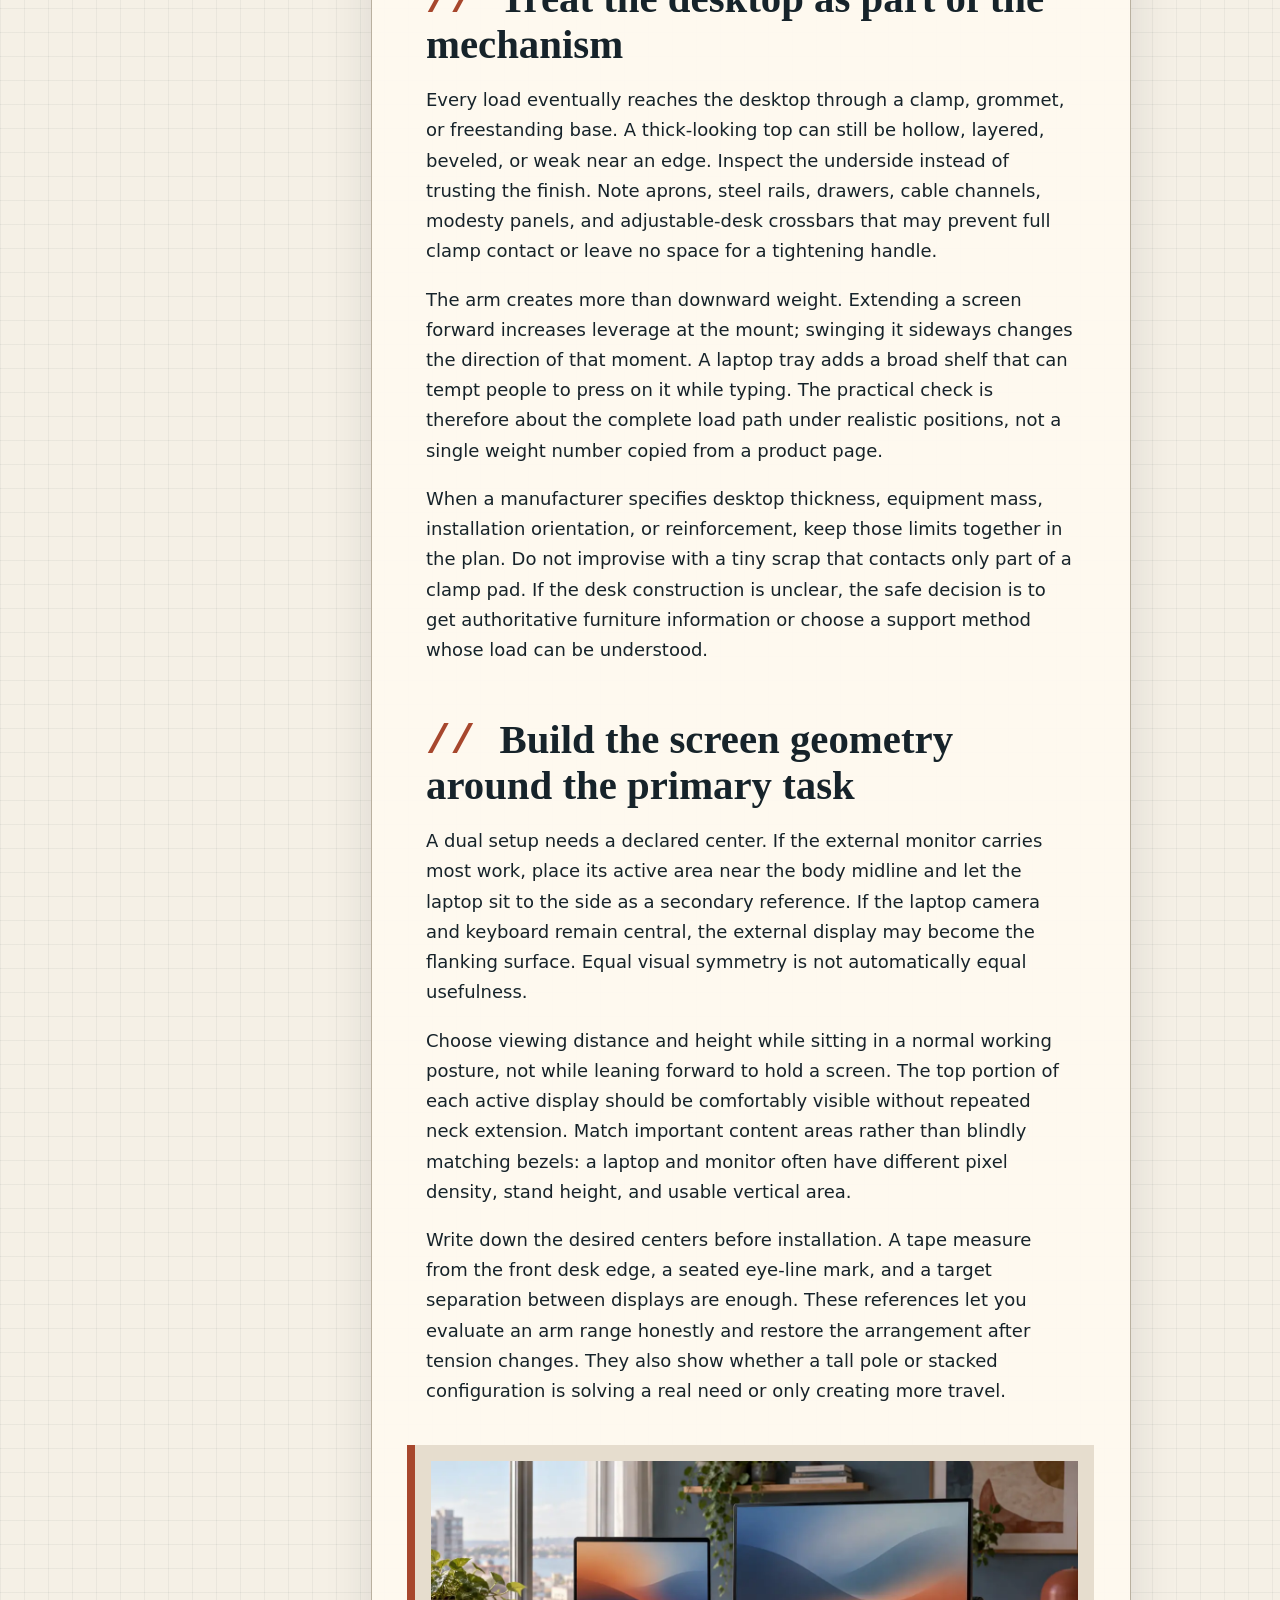
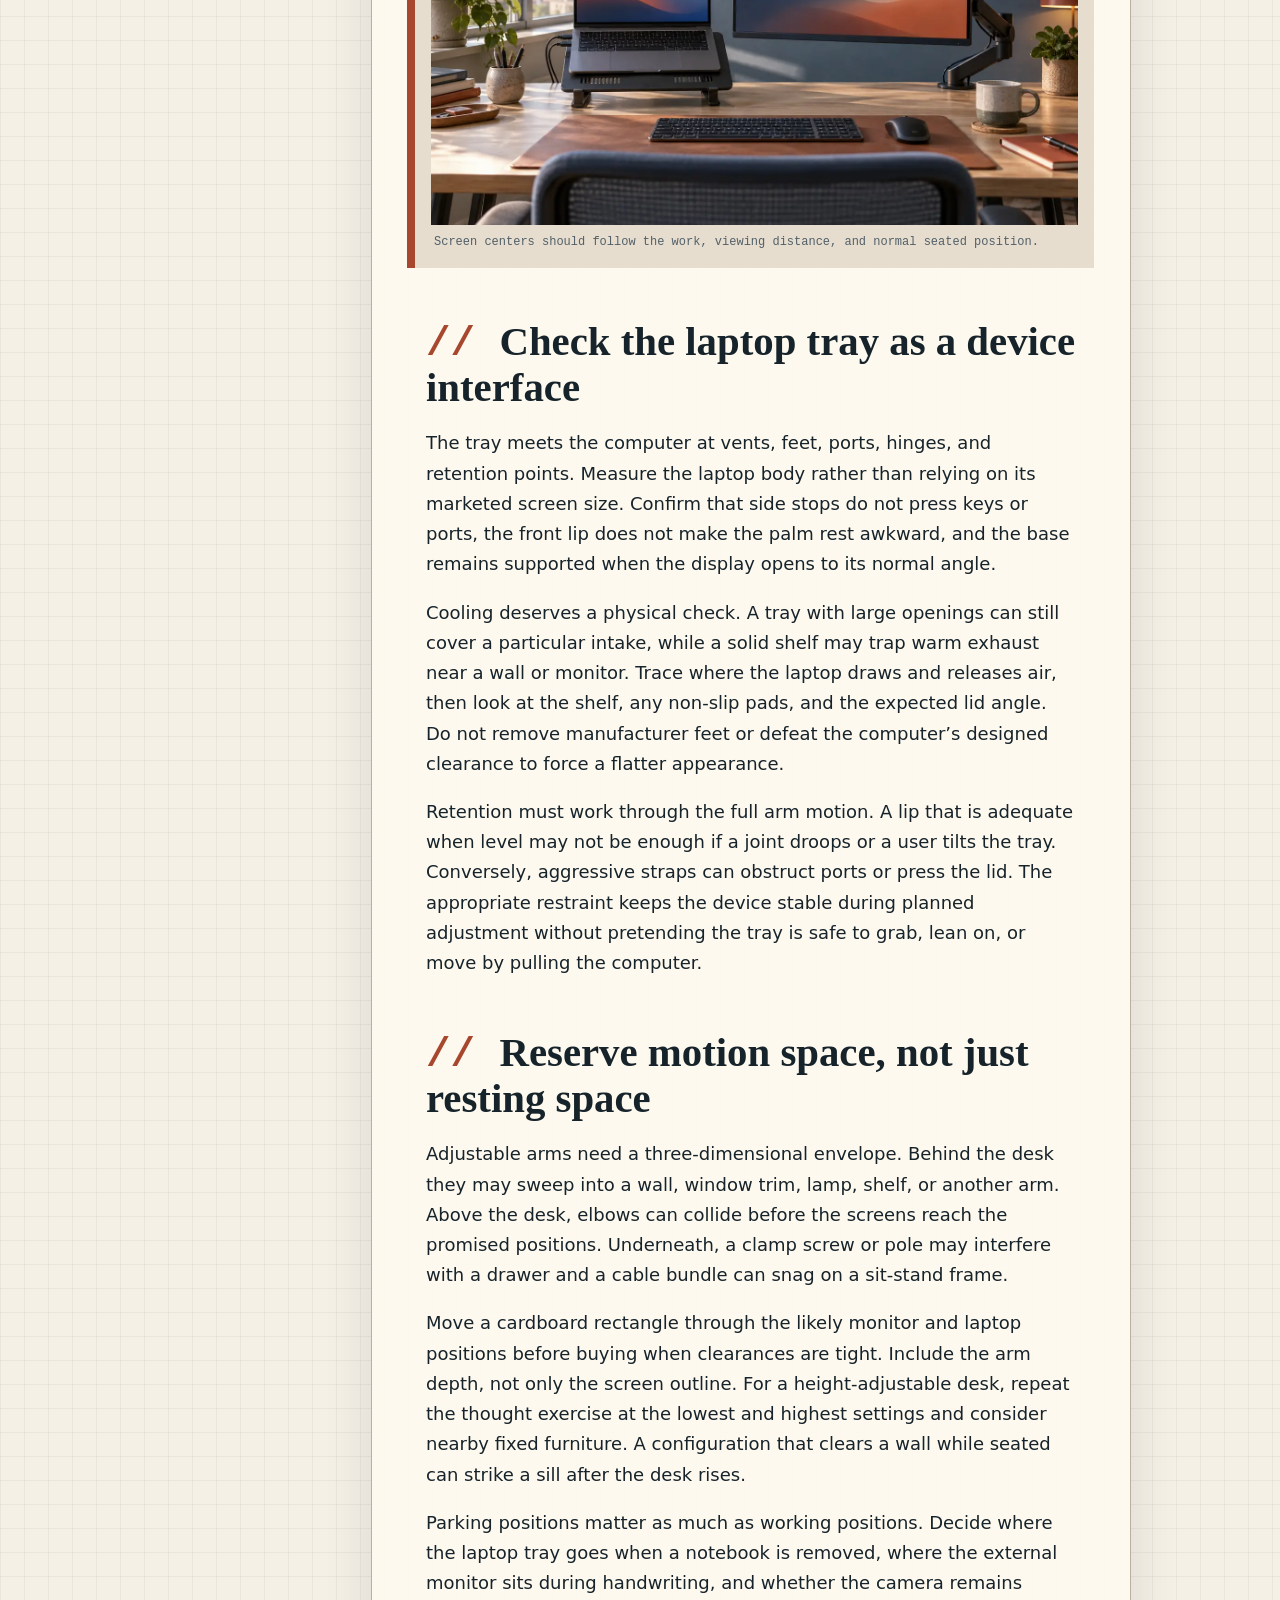
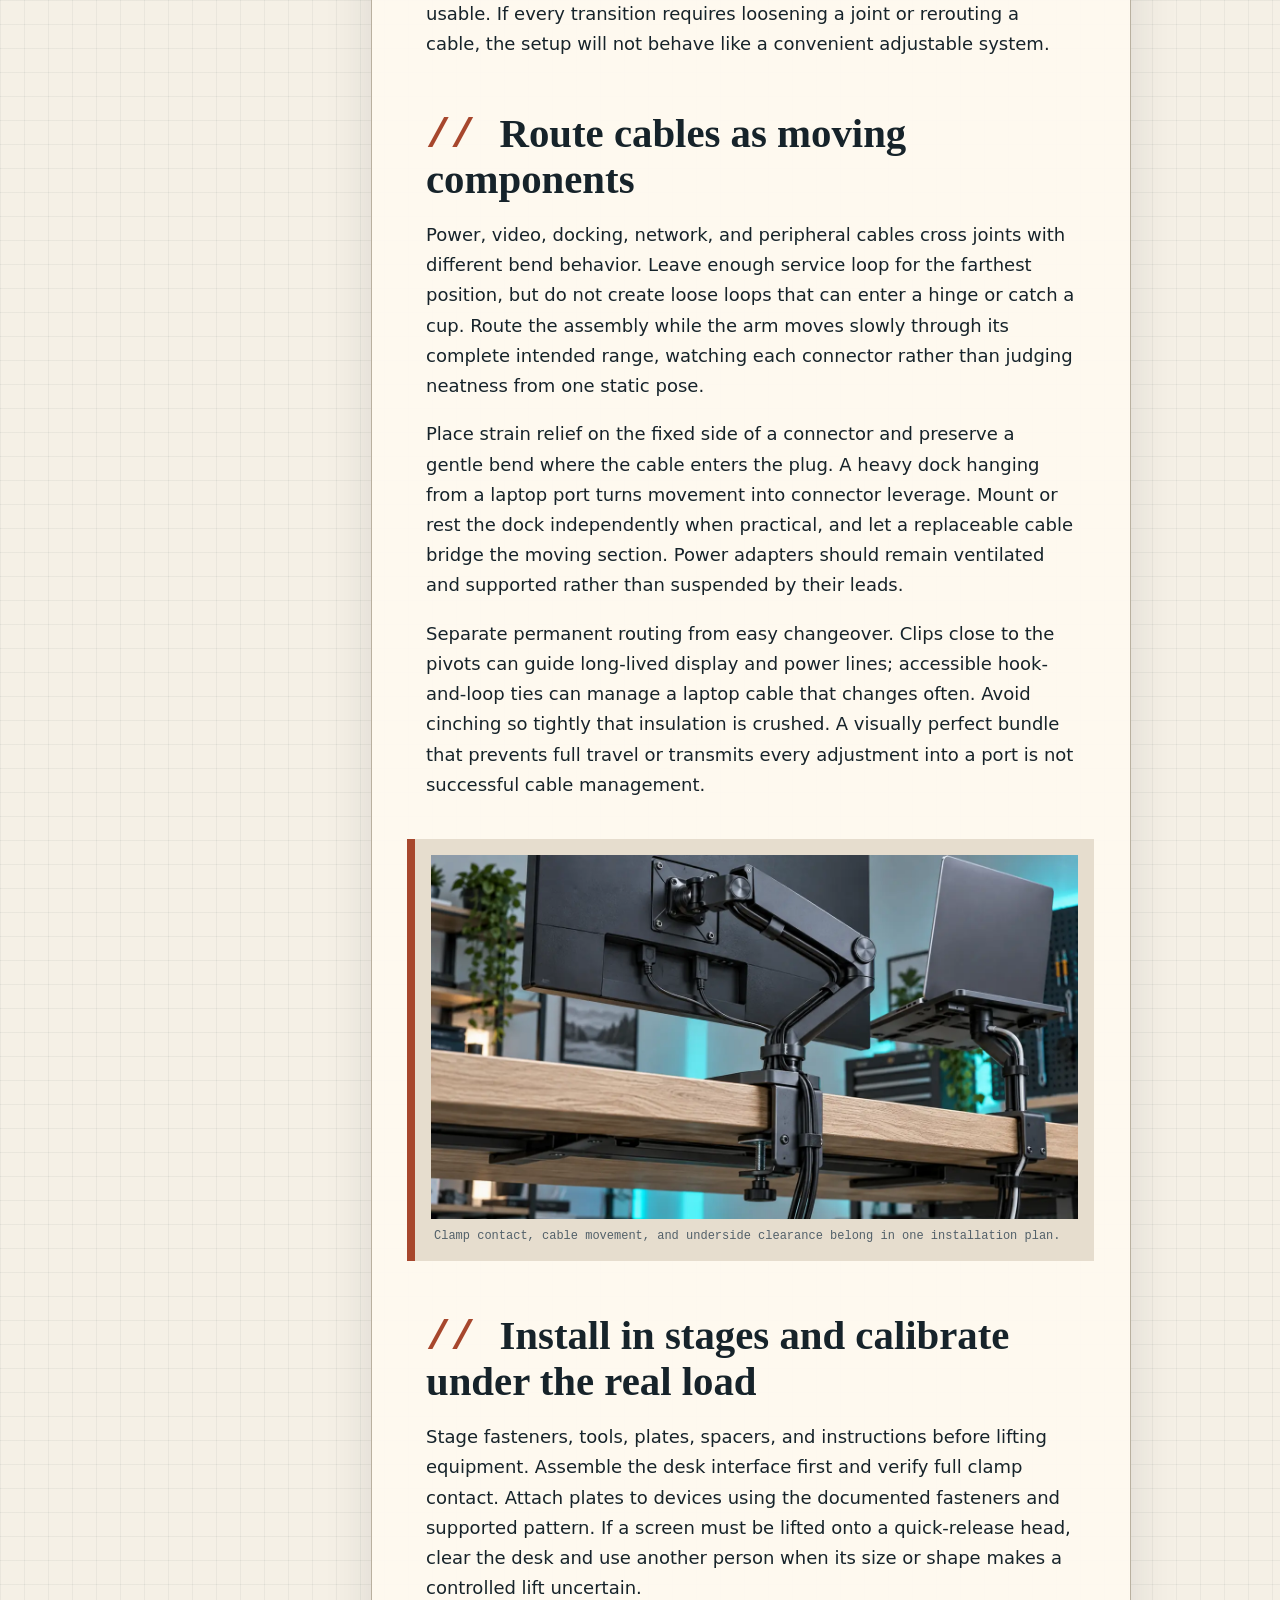
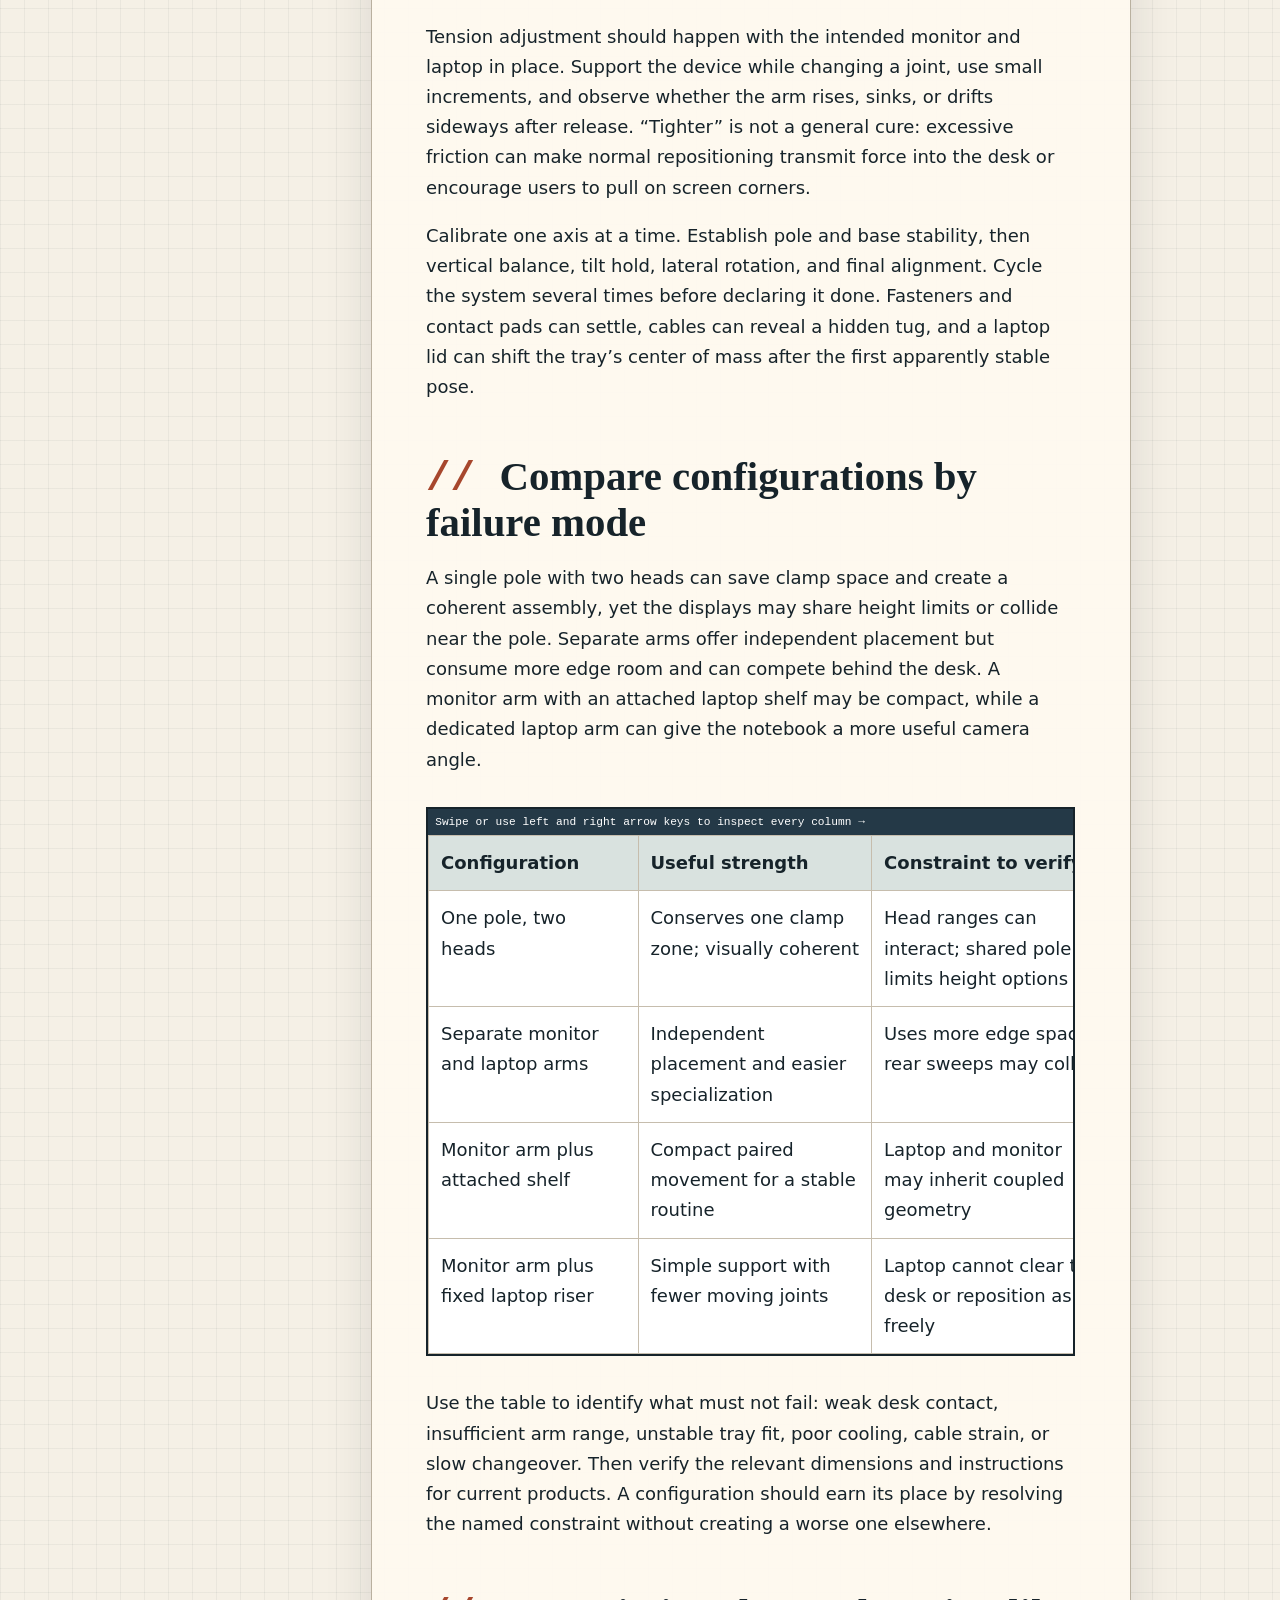
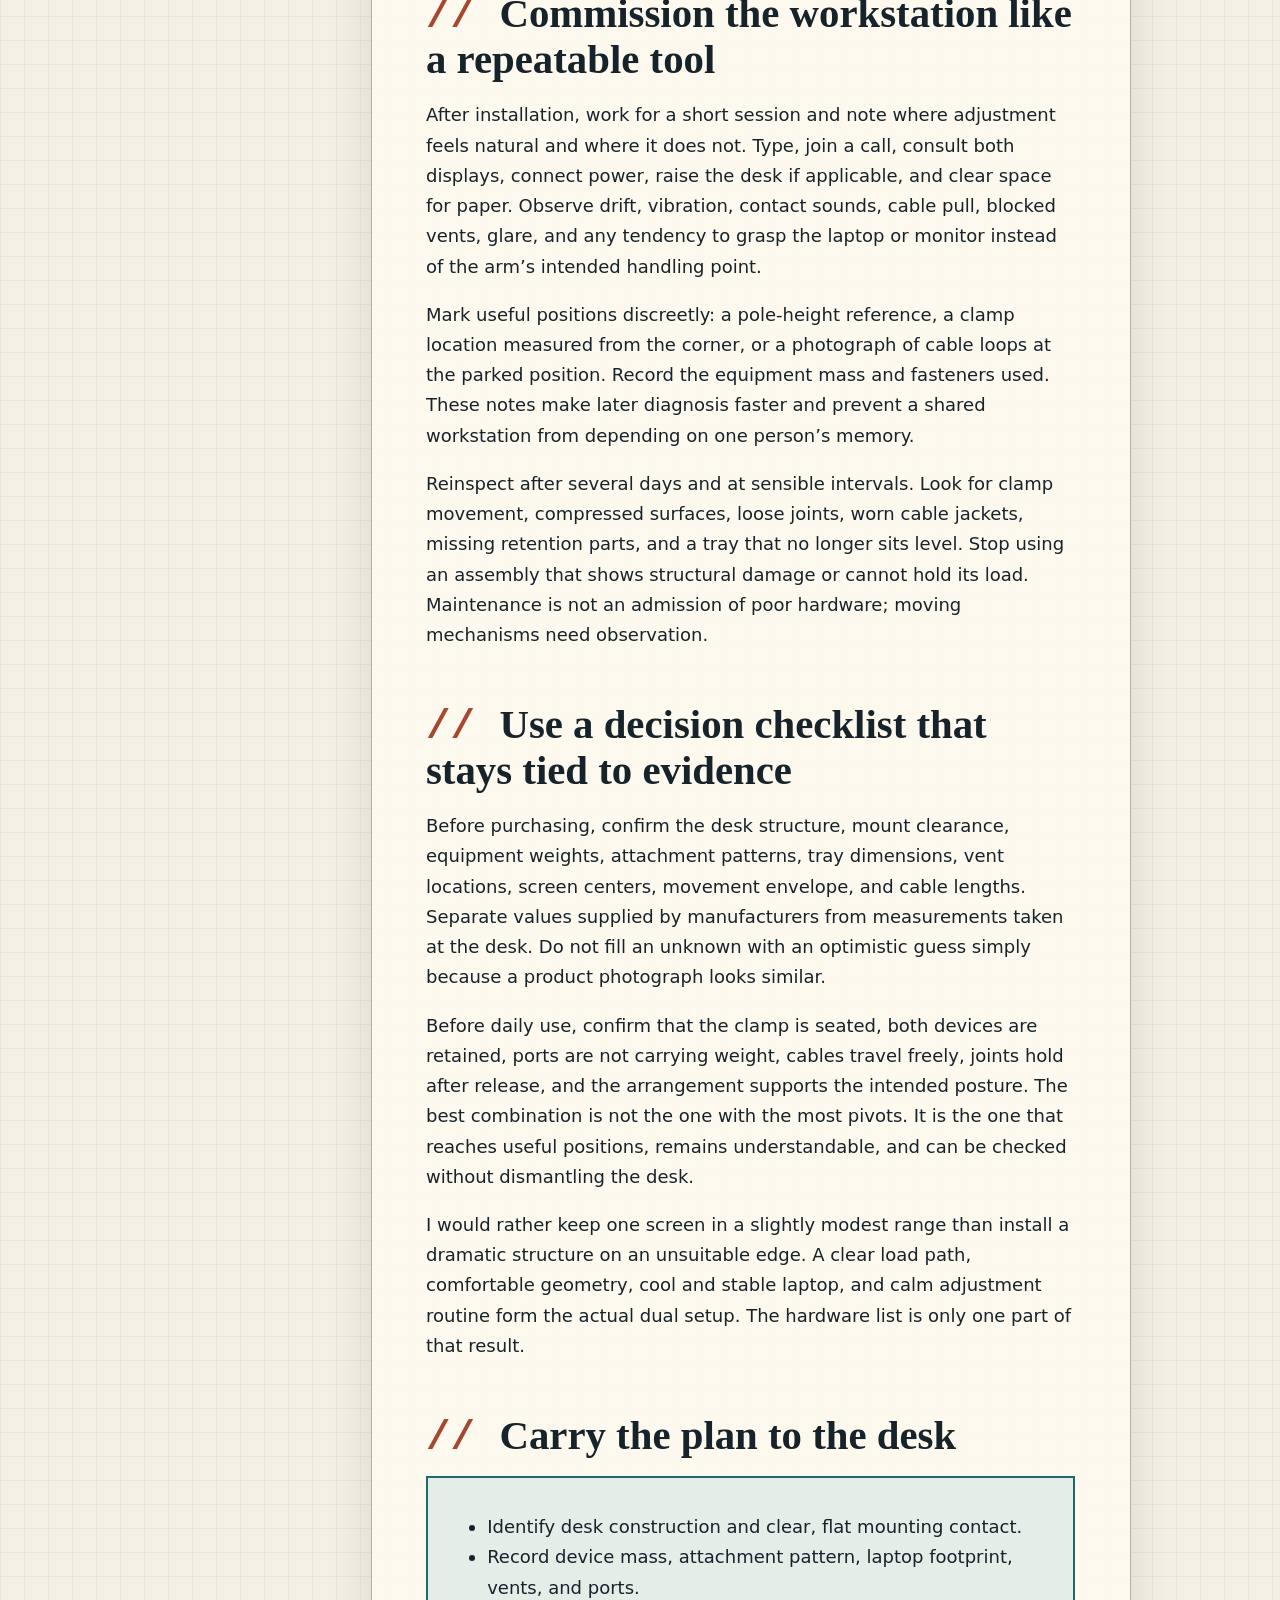
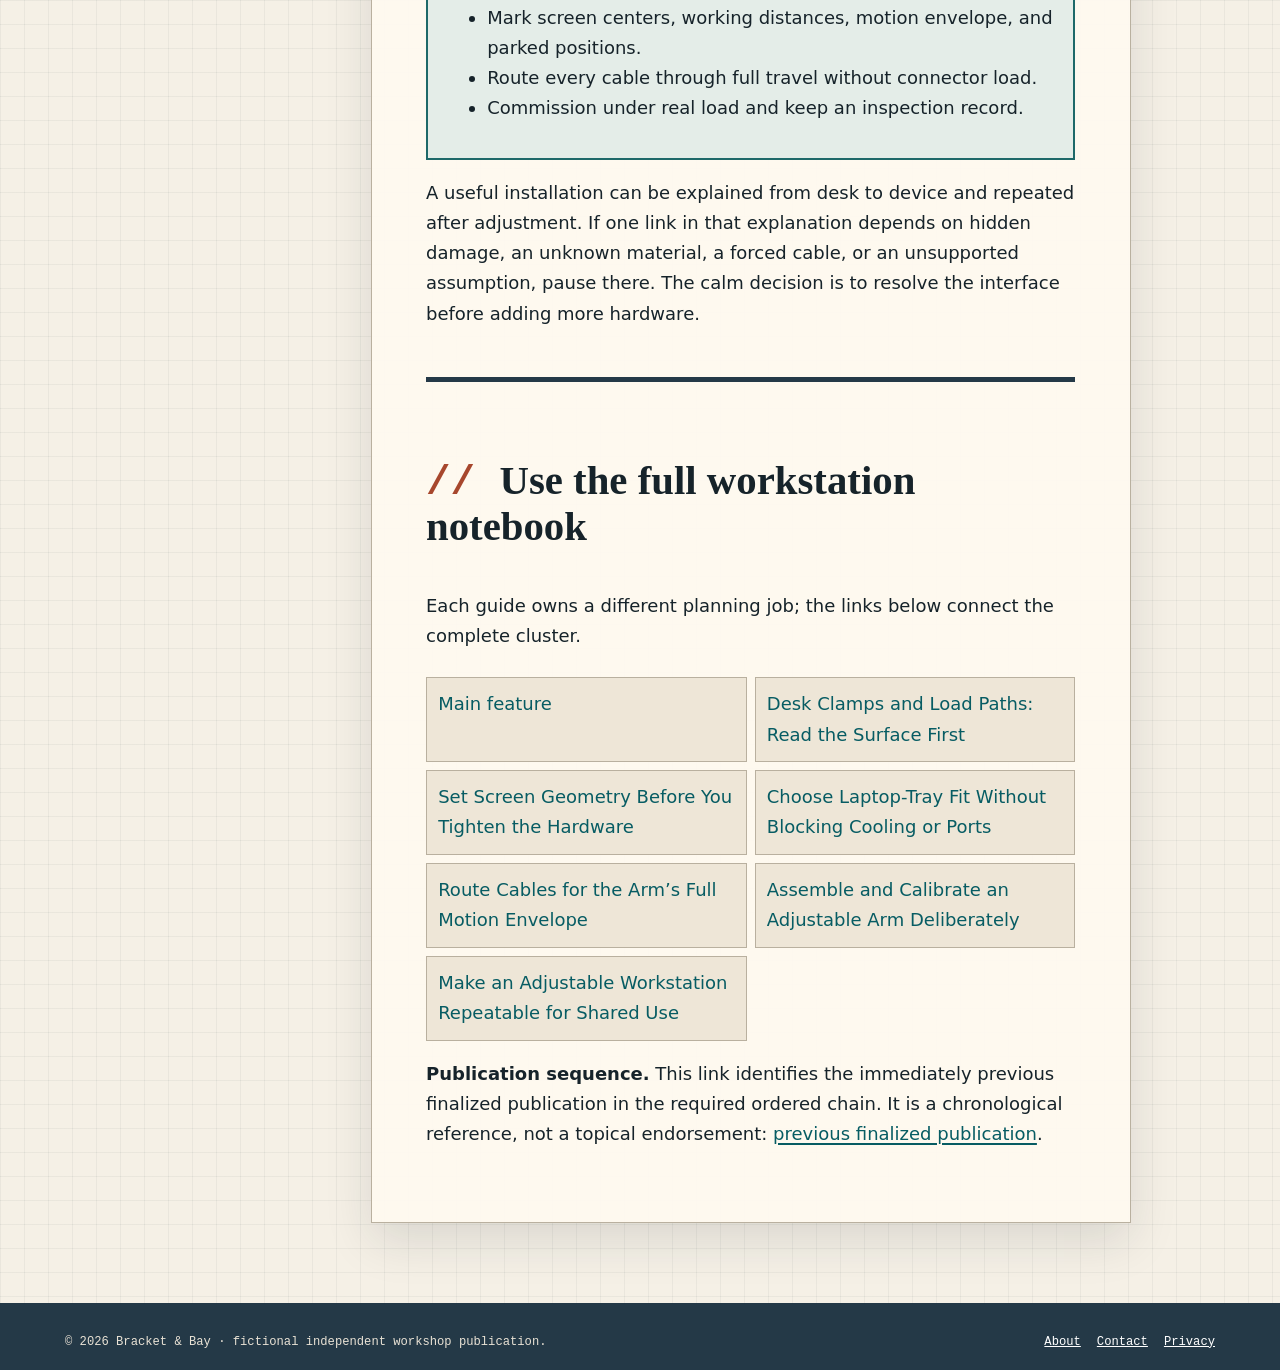
==== commit 7c9e42c1: "Finalize Row758 publication sequence backlink" ====
--- a/index.html
+++ b/index.html
@@ -1 +1,5 @@
-<!doctype html><html lang="en"><head><meta charset="utf-8"><meta name="viewport" content="width=device-width,initial-scale=1"><title>Designing a Stable Monitor-and-Laptop Arm Workstation | Bracket &amp; Bay</title><meta name="description" content="A desk-first field guide to support, screen geometry, laptop-tray fit, cable movement, calibration, and repeatable dual-screen use."><link rel="canonical" href="https://armaragex.github.io/lestallion-dual-monitor-laptop-tray-758/index.html"><meta property="og:type" content="article"><meta property="og:title" content="Designing a Stable Monitor-and-Laptop Arm Workstation"><meta property="og:description" content="A desk-first field guide to support, screen geometry, laptop-tray fit, cable movement, calibration, and repeatable dual-screen use."><meta property="og:url" content="https://armaragex.github.io/lestallion-dual-monitor-laptop-tray-758/index.html"><meta property="og:image" content="https://armaragex.github.io/lestallion-dual-monitor-laptop-tray-758/dual-screen-arm-workstation.webp"><script type="application/ld+json">{"@context":"https://schema.org","@type":"Article","headline":"Designing a Stable Monitor-and-Laptop Arm Workstation","description":"A desk-first field guide to support, screen geometry, laptop-tray fit, cable movement, calibration, and repeatable dual-screen use.","datePublished":"2026-09-19","dateModified":"2026-09-19","author":{"@type":"Person","name":"Rowan Vale"},"publisher":{"@type":"Organization","name":"Bracket & Bay"},"mainEntityOfPage":"https://armaragex.github.io/lestallion-dual-monitor-laptop-tray-758/index.html"}</script><link rel="stylesheet" href="style.css"><script defer src="site.js"></script></head><body><a class="skip" href="#content">Skip to article</a><header class="mast"><div class="mastin"><a class="brand" href="index.html">Bracket &amp; Bay<small>adjustable desk field notes</small></a><button class="navtoggle" aria-expanded="false" aria-controls="nav">Menu</button><nav class="nav" id="nav" aria-label="Primary"><ul><li><a href="index.html">Feature</a></li><li class="dropdown"><button class="dropbtn" aria-expanded="false">Guides ▾</button><ul class="dropmenu"><li><a href="desk-clamp-load-path.html">Desk Clamps and Load Paths: Read the Surface First</a></li><li><a href="screen-geometry-alignment.html">Set Screen Geometry Before You Tighten the Hardware</a></li><li><a href="laptop-tray-fit-cooling.html">Choose Laptop-Tray Fit Without Blocking Cooling or Ports</a></li><li><a href="cable-slack-movement.html">Route Cables for the Arm’s Full Motion Envelope</a></li><li><a href="assembly-tension-calibration.html">Assemble and Calibrate an Adjustable Arm Deliberately</a></li><li><a href="shared-desk-reset-maintenance.html">Make an Adjustable Workstation Repeatable for Shared Use</a></li></ul></li><li><a href="about.html">About</a></li></ul></nav></div></header><section class="hero"><div><span class="kicker">Workshop file 758 · Phase A</span><h1>Designing a Stable Monitor-and-Laptop Arm Workstation</h1><p class="dek">A desk-first field guide to support, screen geometry, laptop-tray fit, cable movement, calibration, and repeatable dual-screen use.</p></div><figure><img class="" src="dual-screen-arm-workstation.webp" width="1400" height="788" alt="Dual-screen workstation with monitor arm and laptop tray" decoding="async"><figcaption>Original unbranded editorial scene generated for this workshop issue.</figcaption></figure></section><main class="layout" id="content"><aside class="indexrail"><strong>Notebook</strong><a href="index.html">Feature</a><a href="desk-clamp-load-path.html">Desk Clamps and Load Paths: Read the Surface First</a><a href="screen-geometry-alignment.html">Set Screen Geometry Before You Tighten the Hardware</a><a href="laptop-tray-fit-cooling.html">Choose Laptop-Tray Fit Without Blocking Cooling or Ports</a><a href="cable-slack-movement.html">Route Cables for the Arm’s Full Motion Envelope</a><a href="assembly-tension-calibration.html">Assemble and Calibrate an Adjustable Arm Deliberately</a><a href="shared-desk-reset-maintenance.html">Make an Adjustable Workstation Repeatable for Shared Use</a></aside><article class="article"><p class="byline">By Rowan Vale · planning analysis, not a hands-on product test</p><section><h2>Plan the support system before comparing products</h2><p>A monitor-and-laptop arm is not merely a way to lift two screens. It is a small support system attached to furniture, carrying an uneven load through pivots that users move every day. I begin with the desk edge, the equipment weights, the desired viewing positions, and the paths the arms must travel. That sequence exposes conflicts before a clamp is tightened or a return window begins to close.</p><p>Current roundups remain useful for seeing the available forms. The <a href="https://lestallion.com/blogs/product-reviews/best-monitor-arm-with-laptop-tray-combo-for-dual-setup">LeStallion review of monitor-arm and laptop-tray combinations for a dual setup</a> is one focused place to survey options. My purpose here is different: to translate a shortlist into a desk-specific plan, with checks for structure, geometry, cooling, cabling, adjustment, and upkeep rather than naming a universal winner.</p><p>Sketch the desktop from above and from the seated side. Mark the clamp zone, wall clearance, monitor center, laptop center, keyboard, chair, power outlet, and any shelf or acoustic panel. Add the deepest position you expect and the parked position you want. A rough drawing reveals when two independent arms would cross, when a pole would land behind a cable tray, or when a laptop shelf would block the primary display.</p></section><section><h2>Treat the desktop as part of the mechanism</h2><p>Every load eventually reaches the desktop through a clamp, grommet, or freestanding base. A thick-looking top can still be hollow, layered, beveled, or weak near an edge. Inspect the underside instead of trusting the finish. Note aprons, steel rails, drawers, cable channels, modesty panels, and adjustable-desk crossbars that may prevent full clamp contact or leave no space for a tightening handle.</p><p>The arm creates more than downward weight. Extending a screen forward increases leverage at the mount; swinging it sideways changes the direction of that moment. A laptop tray adds a broad shelf that can tempt people to press on it while typing. The practical check is therefore about the complete load path under realistic positions, not a single weight number copied from a product page.</p><p>When a manufacturer specifies desktop thickness, equipment mass, installation orientation, or reinforcement, keep those limits together in the plan. Do not improvise with a tiny scrap that contacts only part of a clamp pad. If the desk construction is unclear, the safe decision is to get authoritative furniture information or choose a support method whose load can be understood.</p></section><section><h2>Build the screen geometry around the primary task</h2><p>A dual setup needs a declared center. If the external monitor carries most work, place its active area near the body midline and let the laptop sit to the side as a secondary reference. If the laptop camera and keyboard remain central, the external display may become the flanking surface. Equal visual symmetry is not automatically equal usefulness.</p><p>Choose viewing distance and height while sitting in a normal working posture, not while leaning forward to hold a screen. The top portion of each active display should be comfortably visible without repeated neck extension. Match important content areas rather than blindly matching bezels: a laptop and monitor often have different pixel density, stand height, and usable vertical area.</p><p>Write down the desired centers before installation. A tape measure from the front desk edge, a seated eye-line mark, and a target separation between displays are enough. These references let you evaluate an arm range honestly and restore the arrangement after tension changes. They also show whether a tall pole or stacked configuration is solving a real need or only creating more travel.</p></section><figure class="article-figure"><img class="" src="screen-alignment-reach-zone.webp" width="1400" height="788" alt="External monitor and laptop arranged around a centered keyboard" decoding="async" loading="lazy"><figcaption>Screen centers should follow the work, viewing distance, and normal seated position.</figcaption></figure><section><h2>Check the laptop tray as a device interface</h2><p>The tray meets the computer at vents, feet, ports, hinges, and retention points. Measure the laptop body rather than relying on its marketed screen size. Confirm that side stops do not press keys or ports, the front lip does not make the palm rest awkward, and the base remains supported when the display opens to its normal angle.</p><p>Cooling deserves a physical check. A tray with large openings can still cover a particular intake, while a solid shelf may trap warm exhaust near a wall or monitor. Trace where the laptop draws and releases air, then look at the shelf, any non-slip pads, and the expected lid angle. Do not remove manufacturer feet or defeat the computer’s designed clearance to force a flatter appearance.</p><p>Retention must work through the full arm motion. A lip that is adequate when level may not be enough if a joint droops or a user tilts the tray. Conversely, aggressive straps can obstruct ports or press the lid. The appropriate restraint keeps the device stable during planned adjustment without pretending the tray is safe to grab, lean on, or move by pulling the computer.</p></section><section><h2>Reserve motion space, not just resting space</h2><p>Adjustable arms need a three-dimensional envelope. Behind the desk they may sweep into a wall, window trim, lamp, shelf, or another arm. Above the desk, elbows can collide before the screens reach the promised positions. Underneath, a clamp screw or pole may interfere with a drawer and a cable bundle can snag on a sit-stand frame.</p><p>Move a cardboard rectangle through the likely monitor and laptop positions before buying when clearances are tight. Include the arm depth, not only the screen outline. For a height-adjustable desk, repeat the thought exercise at the lowest and highest settings and consider nearby fixed furniture. A configuration that clears a wall while seated can strike a sill after the desk rises.</p><p>Parking positions matter as much as working positions. Decide where the laptop tray goes when a notebook is removed, where the external monitor sits during handwriting, and whether the camera remains usable. If every transition requires loosening a joint or rerouting a cable, the setup will not behave like a convenient adjustable system.</p></section><section><h2>Route cables as moving components</h2><p>Power, video, docking, network, and peripheral cables cross joints with different bend behavior. Leave enough service loop for the farthest position, but do not create loose loops that can enter a hinge or catch a cup. Route the assembly while the arm moves slowly through its complete intended range, watching each connector rather than judging neatness from one static pose.</p><p>Place strain relief on the fixed side of a connector and preserve a gentle bend where the cable enters the plug. A heavy dock hanging from a laptop port turns movement into connector leverage. Mount or rest the dock independently when practical, and let a replaceable cable bridge the moving section. Power adapters should remain ventilated and supported rather than suspended by their leads.</p><p>Separate permanent routing from easy changeover. Clips close to the pivots can guide long-lived display and power lines; accessible hook-and-loop ties can manage a laptop cable that changes often. Avoid cinching so tightly that insulation is crushed. A visually perfect bundle that prevents full travel or transmits every adjustment into a port is not successful cable management.</p></section><figure class="article-figure"><img class="" src="desk-clamp-load-path.webp" width="1400" height="788" alt="Rear view of generic arm hardware at a desktop edge" decoding="async" loading="lazy"><figcaption>Clamp contact, cable movement, and underside clearance belong in one installation plan.</figcaption></figure><section><h2>Install in stages and calibrate under the real load</h2><p>Stage fasteners, tools, plates, spacers, and instructions before lifting equipment. Assemble the desk interface first and verify full clamp contact. Attach plates to devices using the documented fasteners and supported pattern. If a screen must be lifted onto a quick-release head, clear the desk and use another person when its size or shape makes a controlled lift uncertain.</p><p>Tension adjustment should happen with the intended monitor and laptop in place. Support the device while changing a joint, use small increments, and observe whether the arm rises, sinks, or drifts sideways after release. “Tighter” is not a general cure: excessive friction can make normal repositioning transmit force into the desk or encourage users to pull on screen corners.</p><p>Calibrate one axis at a time. Establish pole and base stability, then vertical balance, tilt hold, lateral rotation, and final alignment. Cycle the system several times before declaring it done. Fasteners and contact pads can settle, cables can reveal a hidden tug, and a laptop lid can shift the tray’s center of mass after the first apparently stable pose.</p></section><section><h2>Compare configurations by failure mode</h2><p>A single pole with two heads can save clamp space and create a coherent assembly, yet the displays may share height limits or collide near the pole. Separate arms offer independent placement but consume more edge room and can compete behind the desk. A monitor arm with an attached laptop shelf may be compact, while a dedicated laptop arm can give the notebook a more useful camera angle.</p><div class="tablewrap" tabindex="0" aria-label="Scrollable configuration comparison"><div class="tablecue">Swipe or use left and right arrow keys to inspect every column →</div><table><thead><tr><th>Configuration</th><th>Useful strength</th><th>Constraint to verify</th></tr></thead><tbody><tr><td>One pole, two heads</td><td>Conserves one clamp zone; visually coherent</td><td>Head ranges can interact; shared pole limits height options</td></tr><tr><td>Separate monitor and laptop arms</td><td>Independent placement and easier specialization</td><td>Uses more edge space; rear sweeps may collide</td></tr><tr><td>Monitor arm plus attached shelf</td><td>Compact paired movement for a stable routine</td><td>Laptop and monitor may inherit coupled geometry</td></tr><tr><td>Monitor arm plus fixed laptop riser</td><td>Simple support with fewer moving joints</td><td>Laptop cannot clear the desk or reposition as freely</td></tr></tbody></table></div><p>Use the table to identify what must not fail: weak desk contact, insufficient arm range, unstable tray fit, poor cooling, cable strain, or slow changeover. Then verify the relevant dimensions and instructions for current products. A configuration should earn its place by resolving the named constraint without creating a worse one elsewhere.</p></section><section><h2>Commission the workstation like a repeatable tool</h2><p>After installation, work for a short session and note where adjustment feels natural and where it does not. Type, join a call, consult both displays, connect power, raise the desk if applicable, and clear space for paper. Observe drift, vibration, contact sounds, cable pull, blocked vents, glare, and any tendency to grasp the laptop or monitor instead of the arm’s intended handling point.</p><p>Mark useful positions discreetly: a pole-height reference, a clamp location measured from the corner, or a photograph of cable loops at the parked position. Record the equipment mass and fasteners used. These notes make later diagnosis faster and prevent a shared workstation from depending on one person’s memory.</p><p>Reinspect after several days and at sensible intervals. Look for clamp movement, compressed surfaces, loose joints, worn cable jackets, missing retention parts, and a tray that no longer sits level. Stop using an assembly that shows structural damage or cannot hold its load. Maintenance is not an admission of poor hardware; moving mechanisms need observation.</p></section><section><h2>Use a decision checklist that stays tied to evidence</h2><p>Before purchasing, confirm the desk structure, mount clearance, equipment weights, attachment patterns, tray dimensions, vent locations, screen centers, movement envelope, and cable lengths. Separate values supplied by manufacturers from measurements taken at the desk. Do not fill an unknown with an optimistic guess simply because a product photograph looks similar.</p><p>Before daily use, confirm that the clamp is seated, both devices are retained, ports are not carrying weight, cables travel freely, joints hold after release, and the arrangement supports the intended posture. The best combination is not the one with the most pivots. It is the one that reaches useful positions, remains understandable, and can be checked without dismantling the desk.</p><p>I would rather keep one screen in a slightly modest range than install a dramatic structure on an unsuitable edge. A clear load path, comfortable geometry, cool and stable laptop, and calm adjustment routine form the actual dual setup. The hardware list is only one part of that result.</p></section><section><h2>Carry the plan to the desk</h2><div class="check"><ul><li>Identify desk construction and clear, flat mounting contact.</li><li>Record device mass, attachment pattern, laptop footprint, vents, and ports.</li><li>Mark screen centers, working distances, motion envelope, and parked positions.</li><li>Route every cable through full travel without connector load.</li><li>Commission under real load and keep an inspection record.</li></ul></div><p>A useful installation can be explained from desk to device and repeated after adjustment. If one link in that explanation depends on hidden damage, an unknown material, a forced cable, or an unsupported assumption, pause there. The calm decision is to resolve the interface before adding more hardware.</p></section><aside class="guidegrid"><h2>Use the full workstation notebook</h2><p>Each guide owns a different planning job; the links below connect the complete cluster.</p><a href="index.html">Main feature</a><a href="desk-clamp-load-path.html">Desk Clamps and Load Paths: Read the Surface First</a><a href="screen-geometry-alignment.html">Set Screen Geometry Before You Tighten the Hardware</a><a href="laptop-tray-fit-cooling.html">Choose Laptop-Tray Fit Without Blocking Cooling or Ports</a><a href="cable-slack-movement.html">Route Cables for the Arm’s Full Motion Envelope</a><a href="assembly-tension-calibration.html">Assemble and Calibrate an Adjustable Arm Deliberately</a><a href="shared-desk-reset-maintenance.html">Make an Adjustable Workstation Repeatable for Shared Use</a></aside></article></main><footer class="foot"><span>© 2026 Bracket &amp; Bay · fictional independent workshop publication.</span><nav><a href="about.html">About</a><a href="contact.html">Contact</a><a href="privacy.html">Privacy</a></nav></footer></body></html>+<!doctype html><html lang="en"><head><meta charset="utf-8"><meta name="viewport" content="width=device-width,initial-scale=1"><title>Designing a Stable Monitor-and-Laptop Arm Workstation | Bracket &amp; Bay</title><meta name="description" content="A desk-first field guide to support, screen geometry, laptop-tray fit, cable movement, calibration, and repeatable dual-screen use."><link rel="canonical" href="https://armaragex.github.io/lestallion-dual-monitor-laptop-tray-758/index.html"><meta property="og:type" content="article"><meta property="og:title" content="Designing a Stable Monitor-and-Laptop Arm Workstation"><meta property="og:description" content="A desk-first field guide to support, screen geometry, laptop-tray fit, cable movement, calibration, and repeatable dual-screen use."><meta property="og:url" content="https://armaragex.github.io/lestallion-dual-monitor-laptop-tray-758/index.html"><meta property="og:image" content="https://armaragex.github.io/lestallion-dual-monitor-laptop-tray-758/dual-screen-arm-workstation.webp"><script type="application/ld+json">{"@context":"https://schema.org","@type":"Article","headline":"Designing a Stable Monitor-and-Laptop Arm Workstation","description":"A desk-first field guide to support, screen geometry, laptop-tray fit, cable movement, calibration, and repeatable dual-screen use.","datePublished":"2026-09-19","dateModified":"2026-09-19","author":{"@type":"Person","name":"Rowan Vale"},"publisher":{"@type":"Organization","name":"Bracket & Bay"},"mainEntityOfPage":"https://armaragex.github.io/lestallion-dual-monitor-laptop-tray-758/index.html"}</script><link rel="stylesheet" href="style.css"><script defer src="site.js"></script></head><body><a class="skip" href="#content">Skip to article</a><header class="mast"><div class="mastin"><a class="brand" href="index.html">Bracket &amp; Bay<small>adjustable desk field notes</small></a><button class="navtoggle" aria-expanded="false" aria-controls="nav">Menu</button><nav class="nav" id="nav" aria-label="Primary"><ul><li><a href="index.html">Feature</a></li><li class="dropdown"><button class="dropbtn" aria-expanded="false">Guides ▾</button><ul class="dropmenu"><li><a href="desk-clamp-load-path.html">Desk Clamps and Load Paths: Read the Surface First</a></li><li><a href="screen-geometry-alignment.html">Set Screen Geometry Before You Tighten the Hardware</a></li><li><a href="laptop-tray-fit-cooling.html">Choose Laptop-Tray Fit Without Blocking Cooling or Ports</a></li><li><a href="cable-slack-movement.html">Route Cables for the Arm’s Full Motion Envelope</a></li><li><a href="assembly-tension-calibration.html">Assemble and Calibrate an Adjustable Arm Deliberately</a></li><li><a href="shared-desk-reset-maintenance.html">Make an Adjustable Workstation Repeatable for Shared Use</a></li></ul></li><li><a href="about.html">About</a></li></ul></nav></div></header><section class="hero"><div><span class="kicker">Workshop file 758 · Phase A</span><h1>Designing a Stable Monitor-and-Laptop Arm Workstation</h1><p class="dek">A desk-first field guide to support, screen geometry, laptop-tray fit, cable movement, calibration, and repeatable dual-screen use.</p></div><figure><img class="" src="dual-screen-arm-workstation.webp" width="1400" height="788" alt="Dual-screen workstation with monitor arm and laptop tray" decoding="async"><figcaption>Original unbranded editorial scene generated for this workshop issue.</figcaption></figure></section><main class="layout" id="content"><aside class="indexrail"><strong>Notebook</strong><a href="index.html">Feature</a><a href="desk-clamp-load-path.html">Desk Clamps and Load Paths: Read the Surface First</a><a href="screen-geometry-alignment.html">Set Screen Geometry Before You Tighten the Hardware</a><a href="laptop-tray-fit-cooling.html">Choose Laptop-Tray Fit Without Blocking Cooling or Ports</a><a href="cable-slack-movement.html">Route Cables for the Arm’s Full Motion Envelope</a><a href="assembly-tension-calibration.html">Assemble and Calibrate an Adjustable Arm Deliberately</a><a href="shared-desk-reset-maintenance.html">Make an Adjustable Workstation Repeatable for Shared Use</a></aside><article class="article"><p class="byline">By Rowan Vale · planning analysis, not a hands-on product test</p><section><h2>Plan the support system before comparing products</h2><p>A monitor-and-laptop arm is not merely a way to lift two screens. It is a small support system attached to furniture, carrying an uneven load through pivots that users move every day. I begin with the desk edge, the equipment weights, the desired viewing positions, and the paths the arms must travel. That sequence exposes conflicts before a clamp is tightened or a return window begins to close.</p><p>Current roundups remain useful for seeing the available forms. The <a href="https://lestallion.com/blogs/product-reviews/best-monitor-arm-with-laptop-tray-combo-for-dual-setup">LeStallion review of monitor-arm and laptop-tray combinations for a dual setup</a> is one focused place to survey options. My purpose here is different: to translate a shortlist into a desk-specific plan, with checks for structure, geometry, cooling, cabling, adjustment, and upkeep rather than naming a universal winner.</p><p>Sketch the desktop from above and from the seated side. Mark the clamp zone, wall clearance, monitor center, laptop center, keyboard, chair, power outlet, and any shelf or acoustic panel. Add the deepest position you expect and the parked position you want. A rough drawing reveals when two independent arms would cross, when a pole would land behind a cable tray, or when a laptop shelf would block the primary display.</p></section><section><h2>Treat the desktop as part of the mechanism</h2><p>Every load eventually reaches the desktop through a clamp, grommet, or freestanding base. A thick-looking top can still be hollow, layered, beveled, or weak near an edge. Inspect the underside instead of trusting the finish. Note aprons, steel rails, drawers, cable channels, modesty panels, and adjustable-desk crossbars that may prevent full clamp contact or leave no space for a tightening handle.</p><p>The arm creates more than downward weight. Extending a screen forward increases leverage at the mount; swinging it sideways changes the direction of that moment. A laptop tray adds a broad shelf that can tempt people to press on it while typing. The practical check is therefore about the complete load path under realistic positions, not a single weight number copied from a product page.</p><p>When a manufacturer specifies desktop thickness, equipment mass, installation orientation, or reinforcement, keep those limits together in the plan. Do not improvise with a tiny scrap that contacts only part of a clamp pad. If the desk construction is unclear, the safe decision is to get authoritative furniture information or choose a support method whose load can be understood.</p></section><section><h2>Build the screen geometry around the primary task</h2><p>A dual setup needs a declared center. If the external monitor carries most work, place its active area near the body midline and let the laptop sit to the side as a secondary reference. If the laptop camera and keyboard remain central, the external display may become the flanking surface. Equal visual symmetry is not automatically equal usefulness.</p><p>Choose viewing distance and height while sitting in a normal working posture, not while leaning forward to hold a screen. The top portion of each active display should be comfortably visible without repeated neck extension. Match important content areas rather than blindly matching bezels: a laptop and monitor often have different pixel density, stand height, and usable vertical area.</p><p>Write down the desired centers before installation. A tape measure from the front desk edge, a seated eye-line mark, and a target separation between displays are enough. These references let you evaluate an arm range honestly and restore the arrangement after tension changes. They also show whether a tall pole or stacked configuration is solving a real need or only creating more travel.</p></section><figure class="article-figure"><img class="" src="screen-alignment-reach-zone.webp" width="1400" height="788" alt="External monitor and laptop arranged around a centered keyboard" decoding="async" loading="lazy"><figcaption>Screen centers should follow the work, viewing distance, and normal seated position.</figcaption></figure><section><h2>Check the laptop tray as a device interface</h2><p>The tray meets the computer at vents, feet, ports, hinges, and retention points. Measure the laptop body rather than relying on its marketed screen size. Confirm that side stops do not press keys or ports, the front lip does not make the palm rest awkward, and the base remains supported when the display opens to its normal angle.</p><p>Cooling deserves a physical check. A tray with large openings can still cover a particular intake, while a solid shelf may trap warm exhaust near a wall or monitor. Trace where the laptop draws and releases air, then look at the shelf, any non-slip pads, and the expected lid angle. Do not remove manufacturer feet or defeat the computer’s designed clearance to force a flatter appearance.</p><p>Retention must work through the full arm motion. A lip that is adequate when level may not be enough if a joint droops or a user tilts the tray. Conversely, aggressive straps can obstruct ports or press the lid. The appropriate restraint keeps the device stable during planned adjustment without pretending the tray is safe to grab, lean on, or move by pulling the computer.</p></section><section><h2>Reserve motion space, not just resting space</h2><p>Adjustable arms need a three-dimensional envelope. Behind the desk they may sweep into a wall, window trim, lamp, shelf, or another arm. Above the desk, elbows can collide before the screens reach the promised positions. Underneath, a clamp screw or pole may interfere with a drawer and a cable bundle can snag on a sit-stand frame.</p><p>Move a cardboard rectangle through the likely monitor and laptop positions before buying when clearances are tight. Include the arm depth, not only the screen outline. For a height-adjustable desk, repeat the thought exercise at the lowest and highest settings and consider nearby fixed furniture. A configuration that clears a wall while seated can strike a sill after the desk rises.</p><p>Parking positions matter as much as working positions. Decide where the laptop tray goes when a notebook is removed, where the external monitor sits during handwriting, and whether the camera remains usable. If every transition requires loosening a joint or rerouting a cable, the setup will not behave like a convenient adjustable system.</p></section><section><h2>Route cables as moving components</h2><p>Power, video, docking, network, and peripheral cables cross joints with different bend behavior. Leave enough service loop for the farthest position, but do not create loose loops that can enter a hinge or catch a cup. Route the assembly while the arm moves slowly through its complete intended range, watching each connector rather than judging neatness from one static pose.</p><p>Place strain relief on the fixed side of a connector and preserve a gentle bend where the cable enters the plug. A heavy dock hanging from a laptop port turns movement into connector leverage. Mount or rest the dock independently when practical, and let a replaceable cable bridge the moving section. Power adapters should remain ventilated and supported rather than suspended by their leads.</p><p>Separate permanent routing from easy changeover. Clips close to the pivots can guide long-lived display and power lines; accessible hook-and-loop ties can manage a laptop cable that changes often. Avoid cinching so tightly that insulation is crushed. A visually perfect bundle that prevents full travel or transmits every adjustment into a port is not successful cable management.</p></section><figure class="article-figure"><img class="" src="desk-clamp-load-path.webp" width="1400" height="788" alt="Rear view of generic arm hardware at a desktop edge" decoding="async" loading="lazy"><figcaption>Clamp contact, cable movement, and underside clearance belong in one installation plan.</figcaption></figure><section><h2>Install in stages and calibrate under the real load</h2><p>Stage fasteners, tools, plates, spacers, and instructions before lifting equipment. Assemble the desk interface first and verify full clamp contact. Attach plates to devices using the documented fasteners and supported pattern. If a screen must be lifted onto a quick-release head, clear the desk and use another person when its size or shape makes a controlled lift uncertain.</p><p>Tension adjustment should happen with the intended monitor and laptop in place. Support the device while changing a joint, use small increments, and observe whether the arm rises, sinks, or drifts sideways after release. “Tighter” is not a general cure: excessive friction can make normal repositioning transmit force into the desk or encourage users to pull on screen corners.</p><p>Calibrate one axis at a time. Establish pole and base stability, then vertical balance, tilt hold, lateral rotation, and final alignment. Cycle the system several times before declaring it done. Fasteners and contact pads can settle, cables can reveal a hidden tug, and a laptop lid can shift the tray’s center of mass after the first apparently stable pose.</p></section><section><h2>Compare configurations by failure mode</h2><p>A single pole with two heads can save clamp space and create a coherent assembly, yet the displays may share height limits or collide near the pole. Separate arms offer independent placement but consume more edge room and can compete behind the desk. A monitor arm with an attached laptop shelf may be compact, while a dedicated laptop arm can give the notebook a more useful camera angle.</p><div class="tablewrap" tabindex="0" aria-label="Scrollable configuration comparison"><div class="tablecue">Swipe or use left and right arrow keys to inspect every column →</div><table><thead><tr><th>Configuration</th><th>Useful strength</th><th>Constraint to verify</th></tr></thead><tbody><tr><td>One pole, two heads</td><td>Conserves one clamp zone; visually coherent</td><td>Head ranges can interact; shared pole limits height options</td></tr><tr><td>Separate monitor and laptop arms</td><td>Independent placement and easier specialization</td><td>Uses more edge space; rear sweeps may collide</td></tr><tr><td>Monitor arm plus attached shelf</td><td>Compact paired movement for a stable routine</td><td>Laptop and monitor may inherit coupled geometry</td></tr><tr><td>Monitor arm plus fixed laptop riser</td><td>Simple support with fewer moving joints</td><td>Laptop cannot clear the desk or reposition as freely</td></tr></tbody></table></div><p>Use the table to identify what must not fail: weak desk contact, insufficient arm range, unstable tray fit, poor cooling, cable strain, or slow changeover. Then verify the relevant dimensions and instructions for current products. A configuration should earn its place by resolving the named constraint without creating a worse one elsewhere.</p></section><section><h2>Commission the workstation like a repeatable tool</h2><p>After installation, work for a short session and note where adjustment feels natural and where it does not. Type, join a call, consult both displays, connect power, raise the desk if applicable, and clear space for paper. Observe drift, vibration, contact sounds, cable pull, blocked vents, glare, and any tendency to grasp the laptop or monitor instead of the arm’s intended handling point.</p><p>Mark useful positions discreetly: a pole-height reference, a clamp location measured from the corner, or a photograph of cable loops at the parked position. Record the equipment mass and fasteners used. These notes make later diagnosis faster and prevent a shared workstation from depending on one person’s memory.</p><p>Reinspect after several days and at sensible intervals. Look for clamp movement, compressed surfaces, loose joints, worn cable jackets, missing retention parts, and a tray that no longer sits level. Stop using an assembly that shows structural damage or cannot hold its load. Maintenance is not an admission of poor hardware; moving mechanisms need observation.</p></section><section><h2>Use a decision checklist that stays tied to evidence</h2><p>Before purchasing, confirm the desk structure, mount clearance, equipment weights, attachment patterns, tray dimensions, vent locations, screen centers, movement envelope, and cable lengths. Separate values supplied by manufacturers from measurements taken at the desk. Do not fill an unknown with an optimistic guess simply because a product photograph looks similar.</p><p>Before daily use, confirm that the clamp is seated, both devices are retained, ports are not carrying weight, cables travel freely, joints hold after release, and the arrangement supports the intended posture. The best combination is not the one with the most pivots. It is the one that reaches useful positions, remains understandable, and can be checked without dismantling the desk.</p><p>I would rather keep one screen in a slightly modest range than install a dramatic structure on an unsuitable edge. A clear load path, comfortable geometry, cool and stable laptop, and calm adjustment routine form the actual dual setup. The hardware list is only one part of that result.</p></section><section><h2>Carry the plan to the desk</h2><div class="check"><ul><li>Identify desk construction and clear, flat mounting contact.</li><li>Record device mass, attachment pattern, laptop footprint, vents, and ports.</li><li>Mark screen centers, working distances, motion envelope, and parked positions.</li><li>Route every cable through full travel without connector load.</li><li>Commission under real load and keep an inspection record.</li></ul></div><p>A useful installation can be explained from desk to device and repeated after adjustment. If one link in that explanation depends on hidden damage, an unknown material, a forced cable, or an unsupported assumption, pause there. The calm decision is to resolve the interface before adding more hardware.</p></section><aside class="guidegrid"><h2>Use the full workstation notebook</h2><p>Each guide owns a different planning job; the links below connect the complete cluster.</p><a href="index.html">Main feature</a><a href="desk-clamp-load-path.html">Desk Clamps and Load Paths: Read the Surface First</a><a href="screen-geometry-alignment.html">Set Screen Geometry Before You Tighten the Hardware</a><a href="laptop-tray-fit-cooling.html">Choose Laptop-Tray Fit Without Blocking Cooling or Ports</a><a href="cable-slack-movement.html">Route Cables for the Arm’s Full Motion Envelope</a><a href="assembly-tension-calibration.html">Assemble and Calibrate an Adjustable Arm Deliberately</a><a href="shared-desk-reset-maintenance.html">Make an Adjustable Workstation Repeatable for Shared Use</a></aside>
+<aside class="phase-b-chain-panel" data-phase-b-chain="immediate-prior">
+  <p><strong>Publication sequence.</strong> This link identifies the immediately previous finalized publication in the required ordered chain. It is a chronological reference, not a topical endorsement: <a href="https://storage.googleapis.com/yacss-gcp-lestallion/lestallion/affiliate-backlinks/row757-standing-desk-controller-box-replacement-diy/index.html">previous finalized publication</a>.</p>
+</aside>
+</article></main><footer class="foot"><span>© 2026 Bracket &amp; Bay · fictional independent workshop publication.</span><nav><a href="about.html">About</a><a href="contact.html">Contact</a><a href="privacy.html">Privacy</a></nav></footer></body></html>
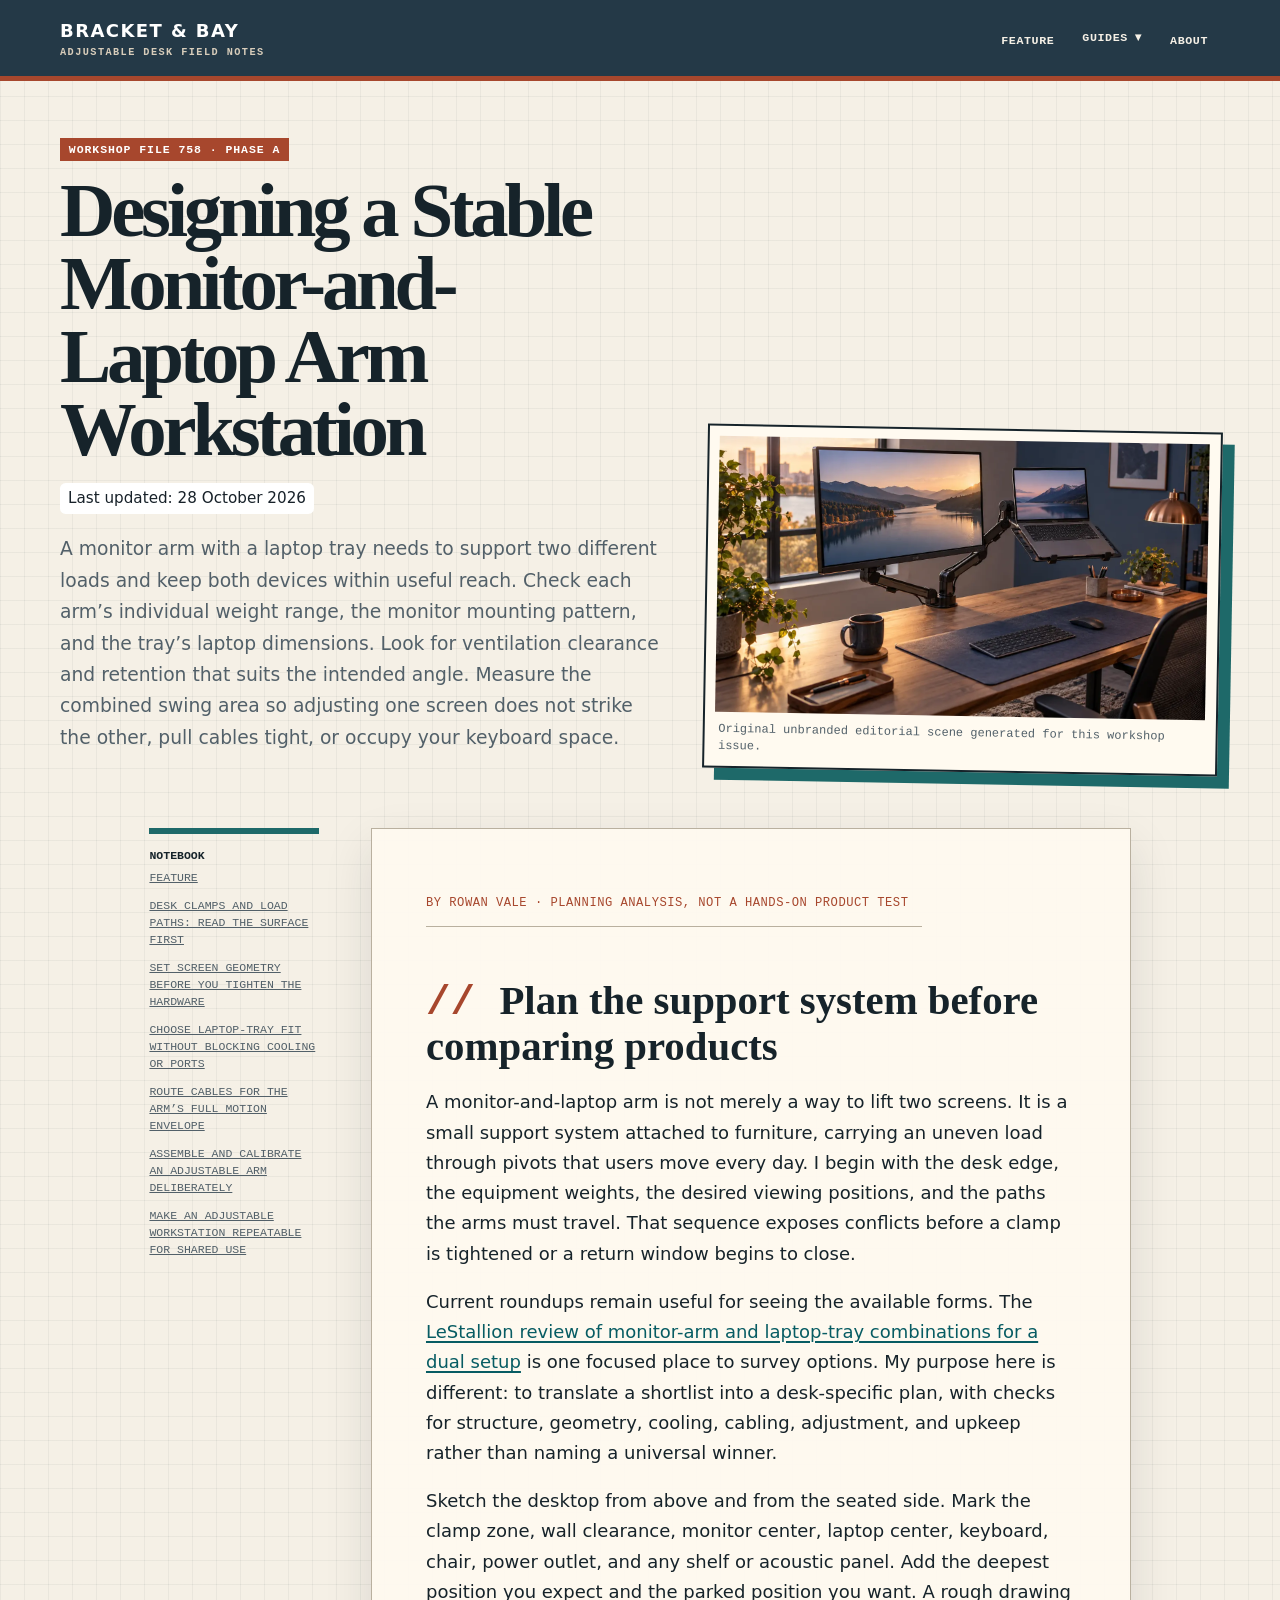
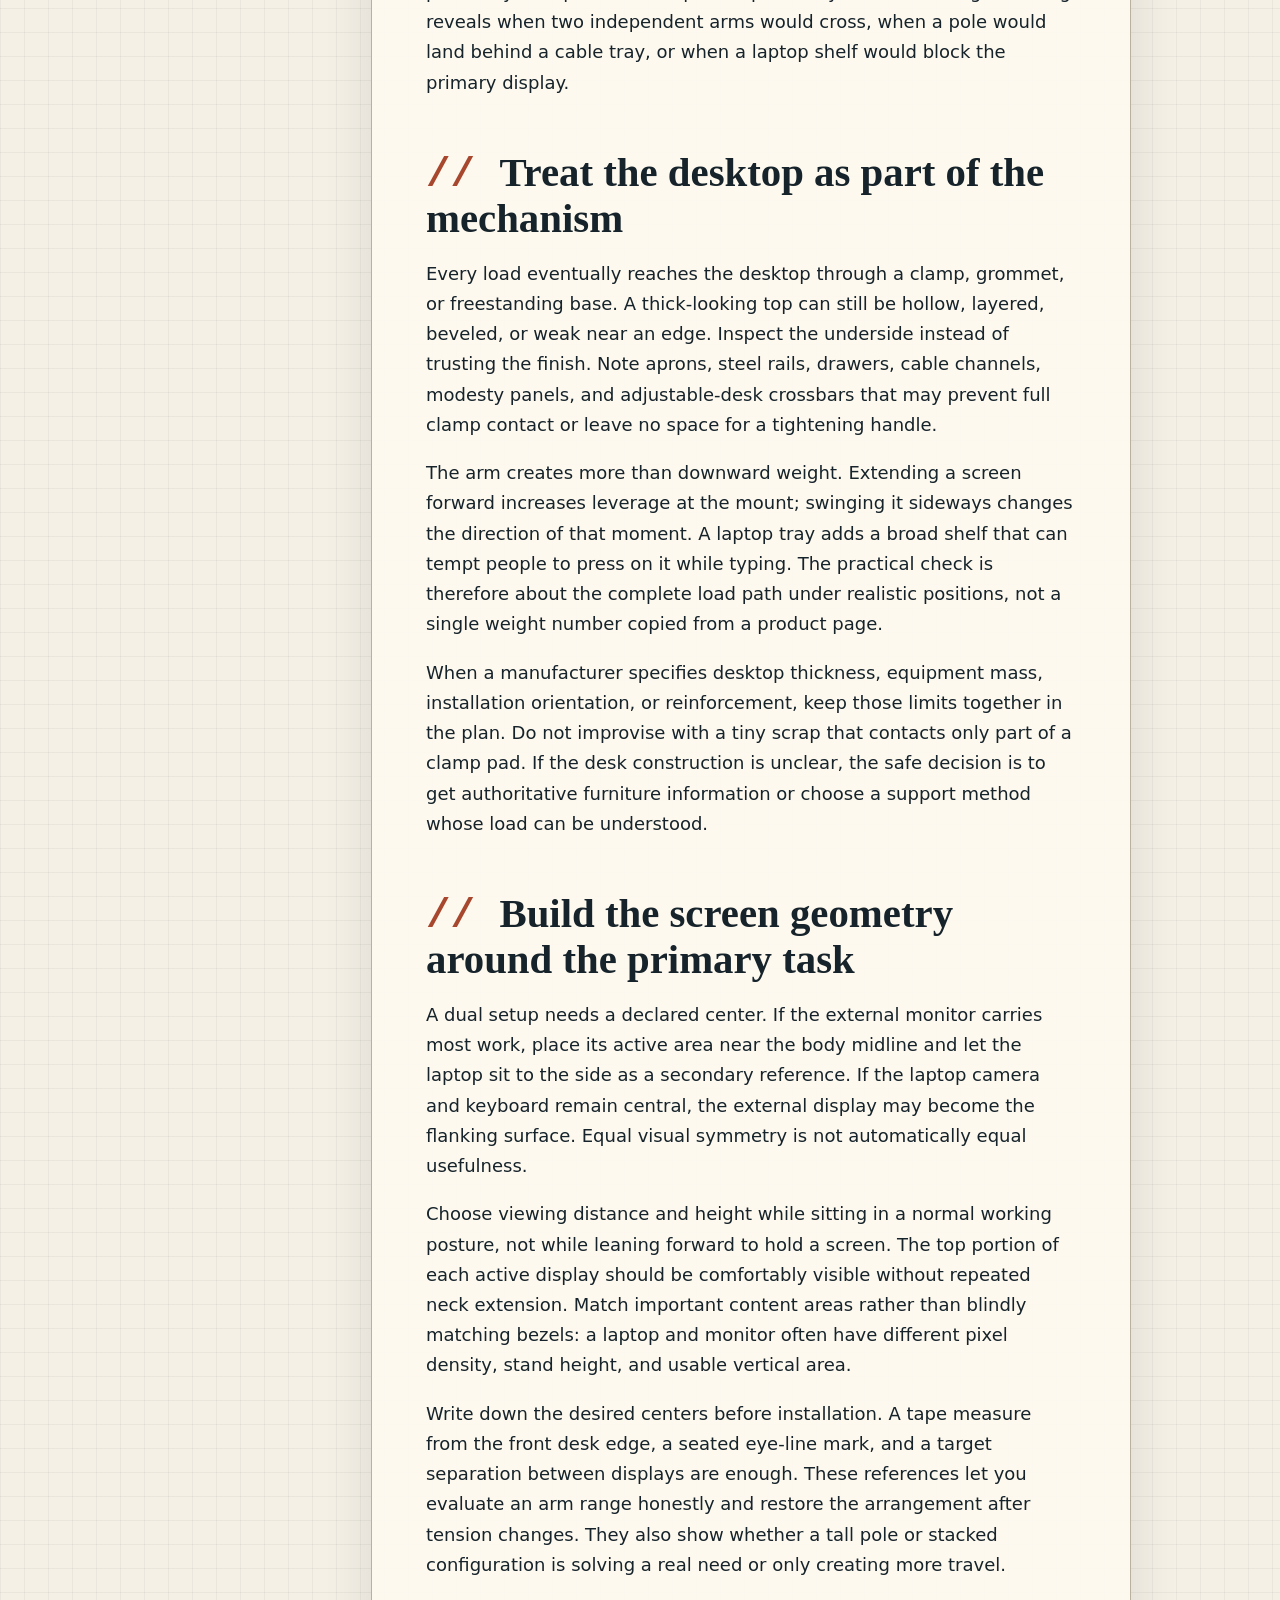
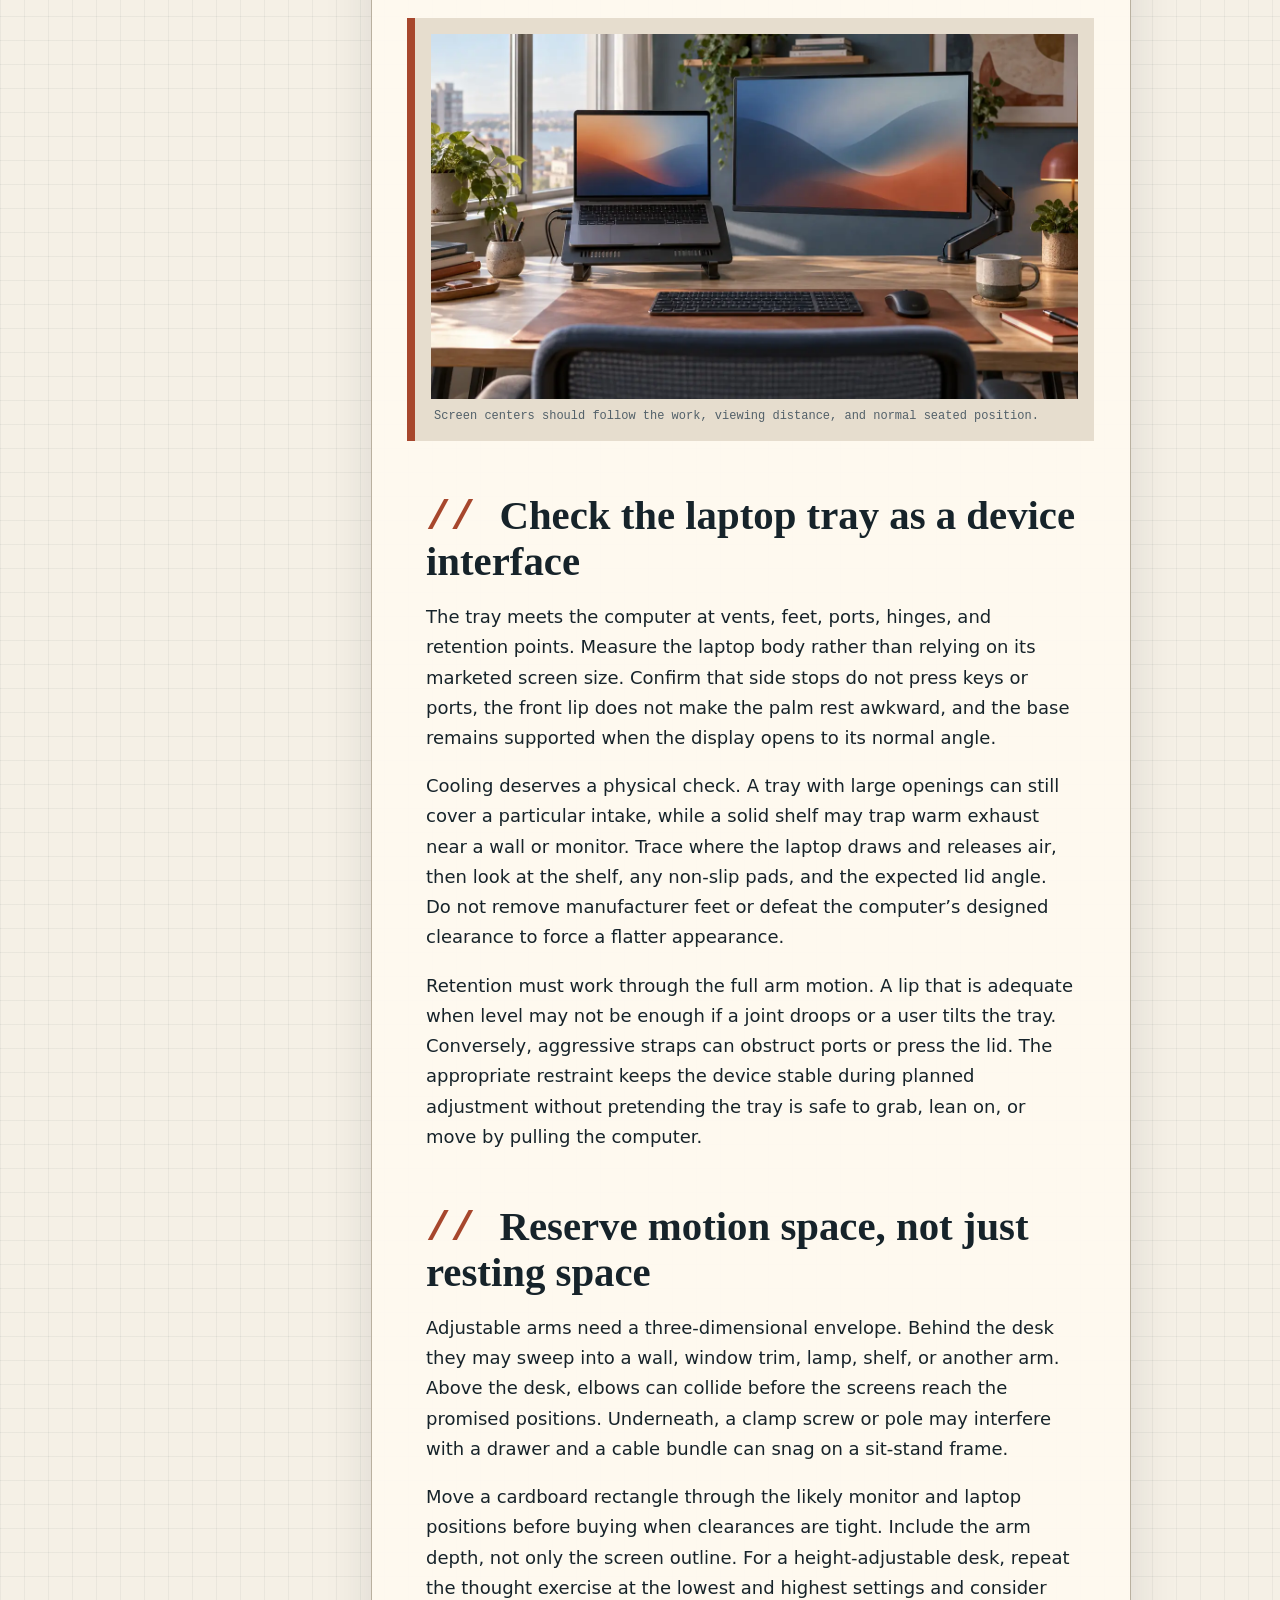
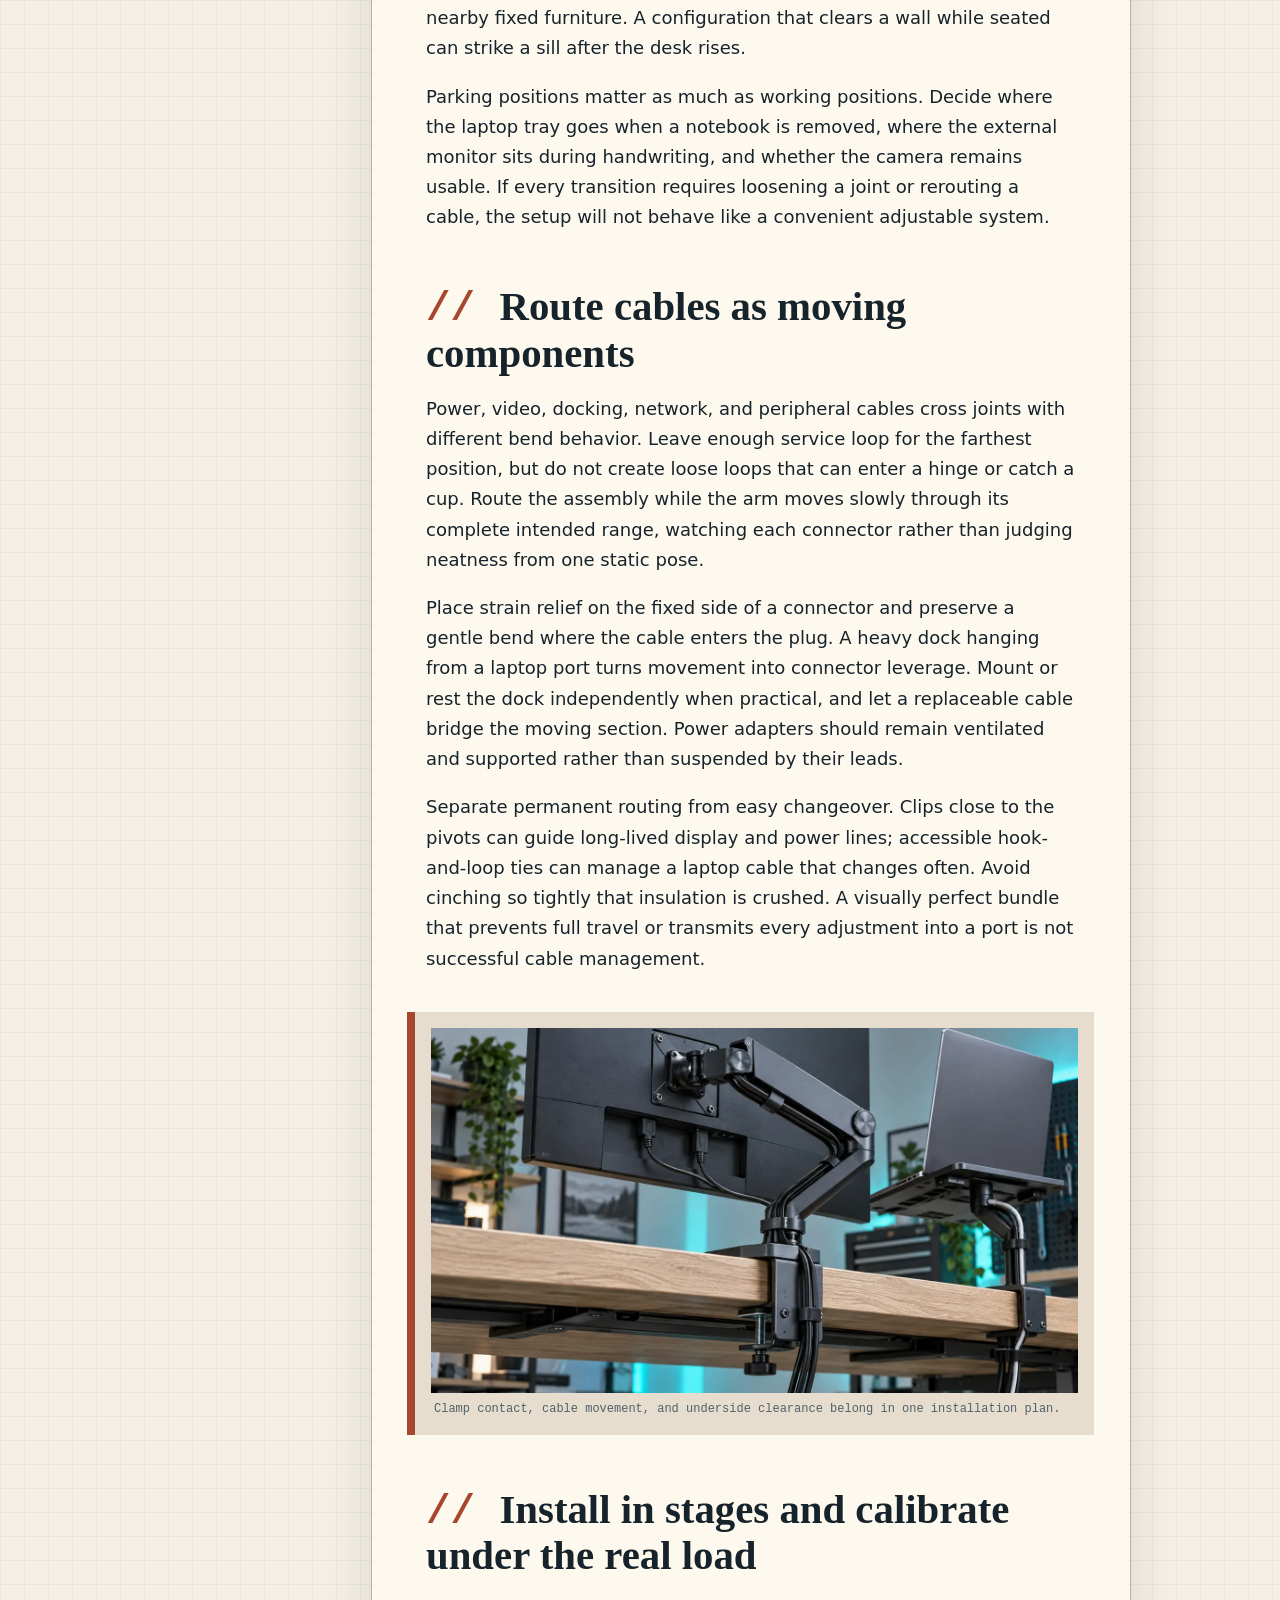
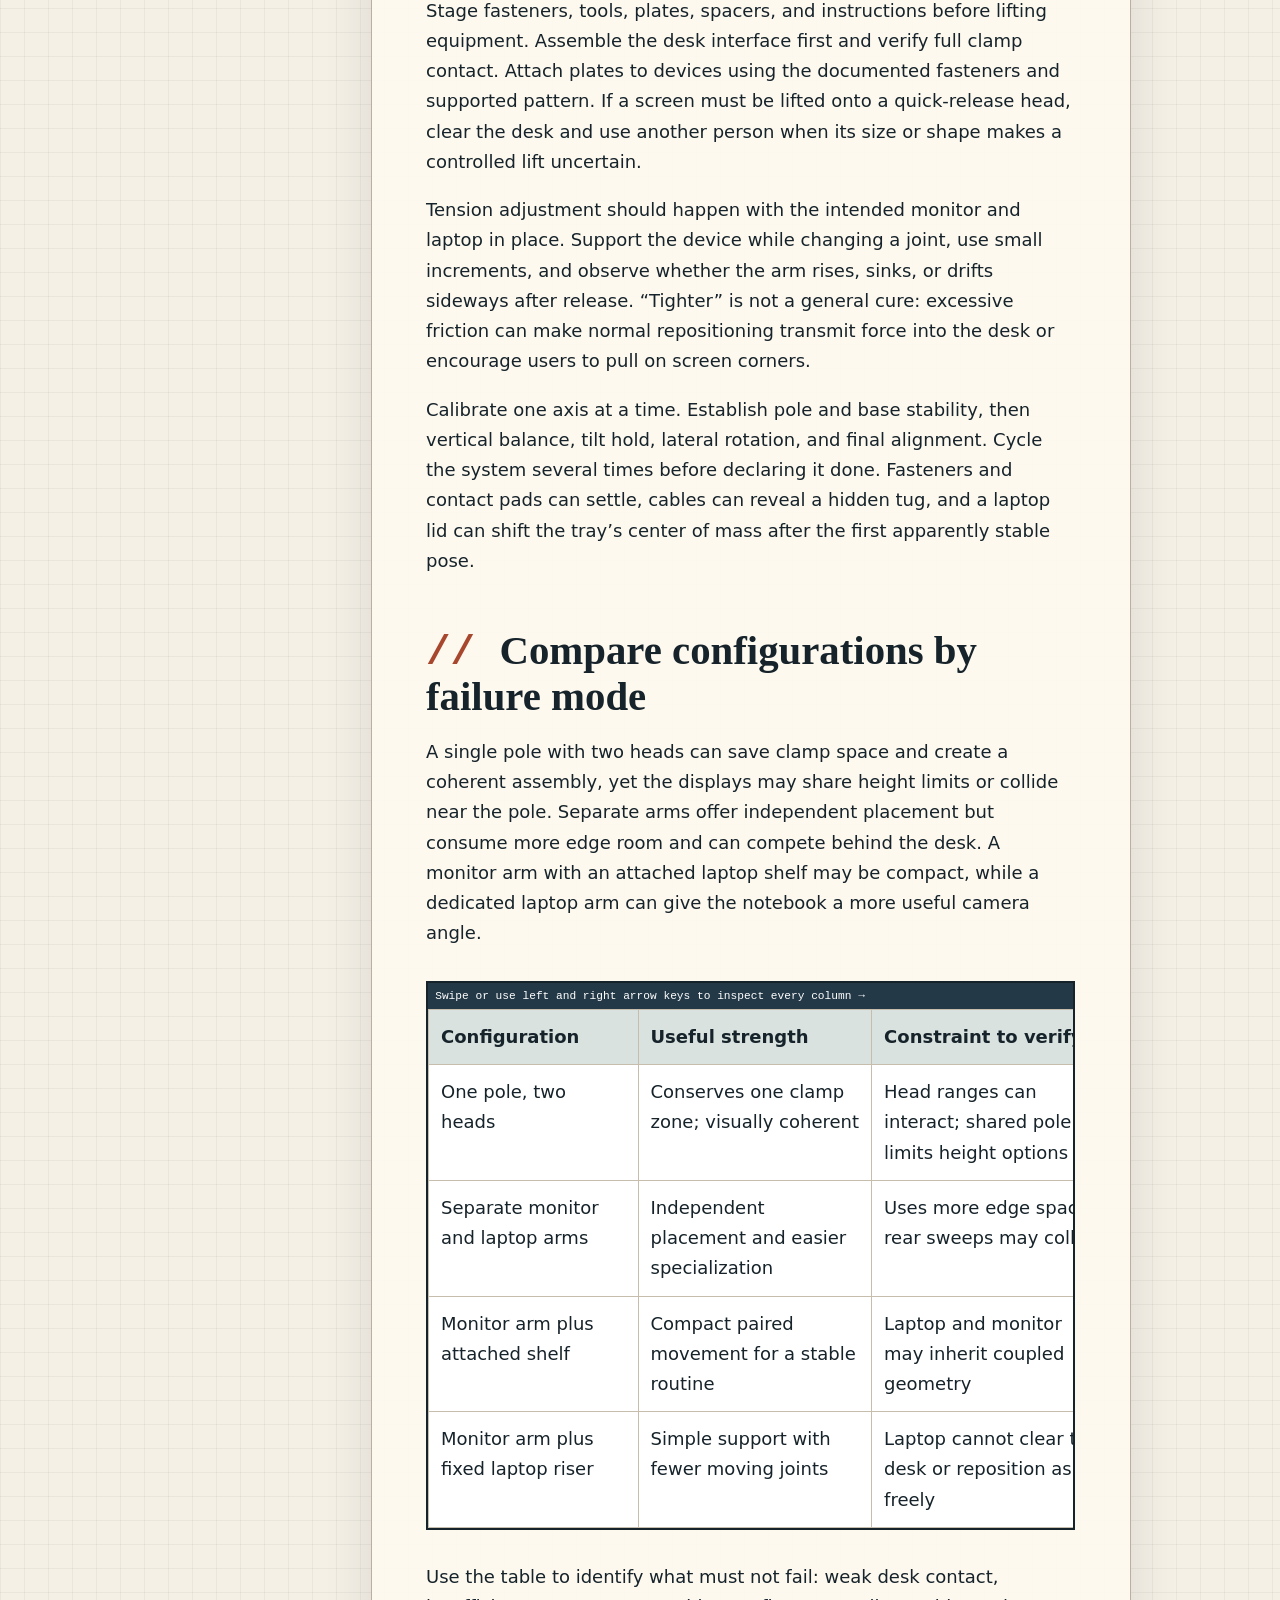
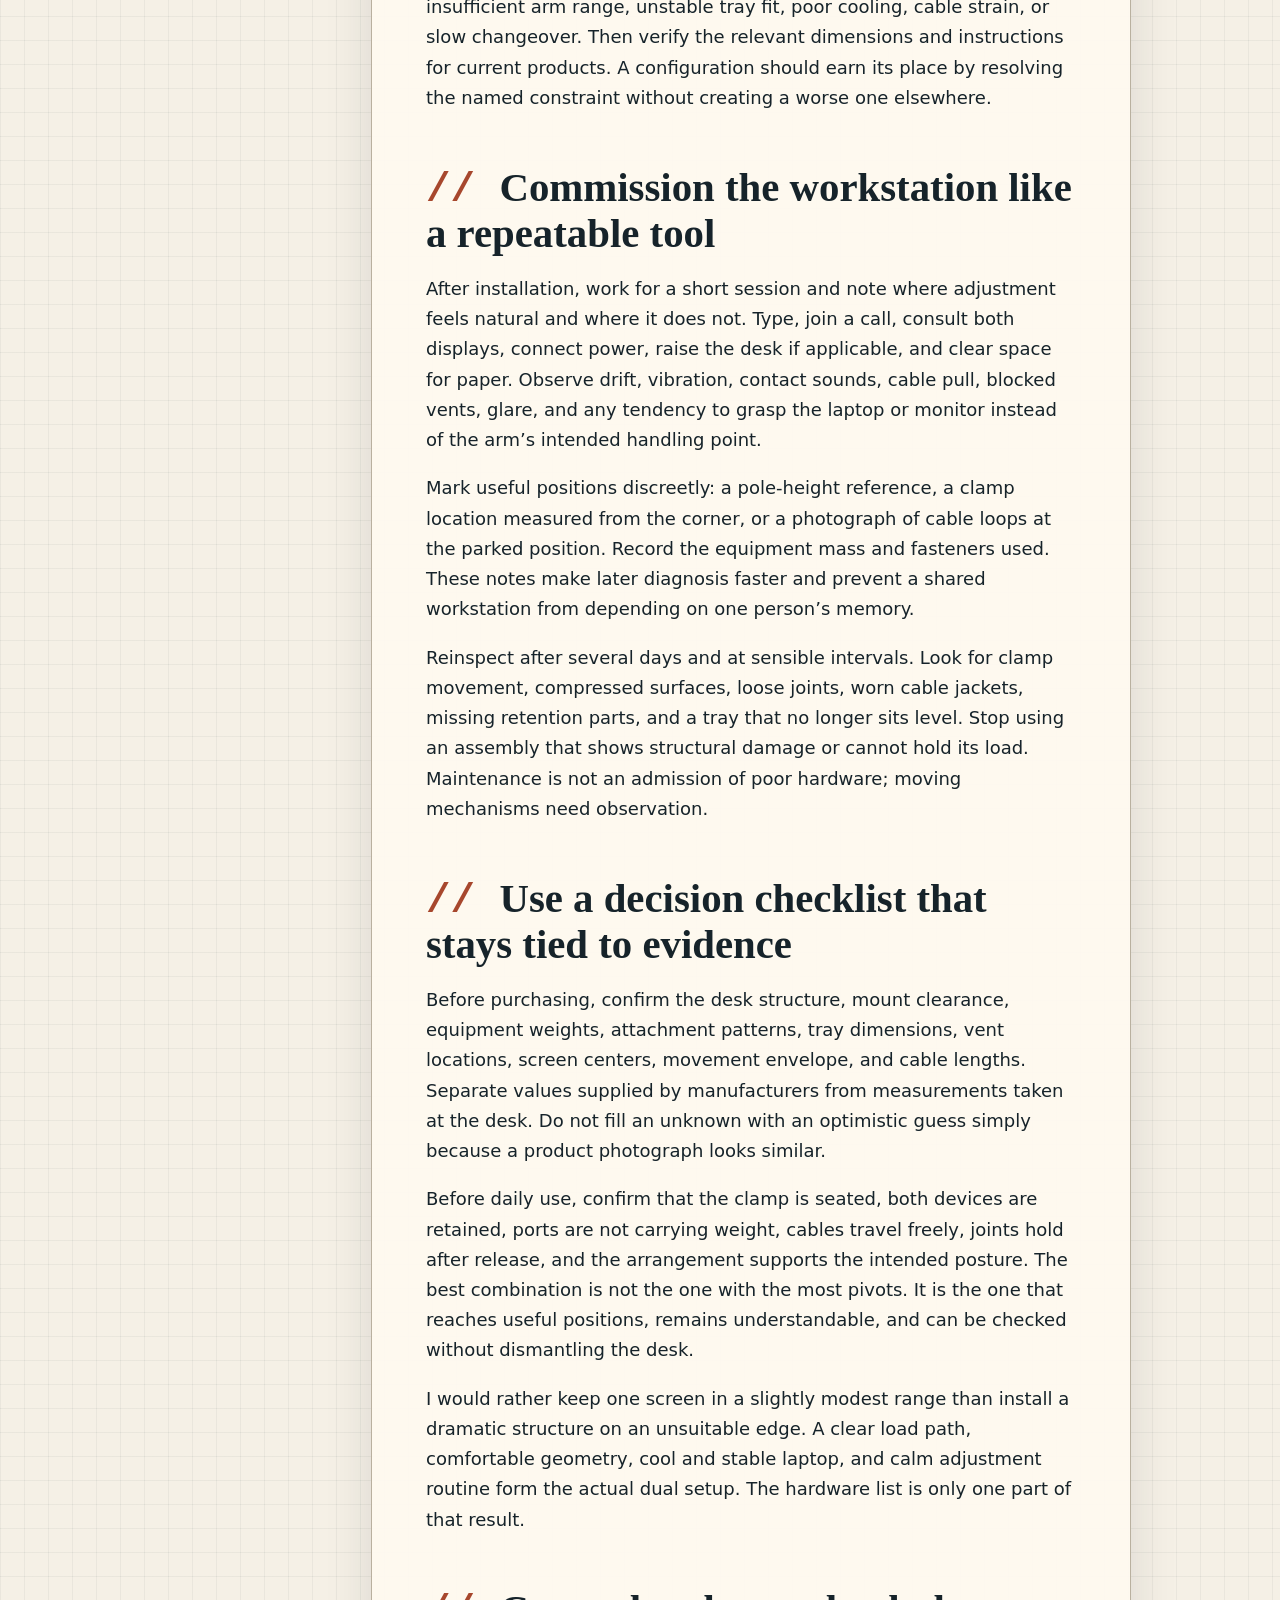
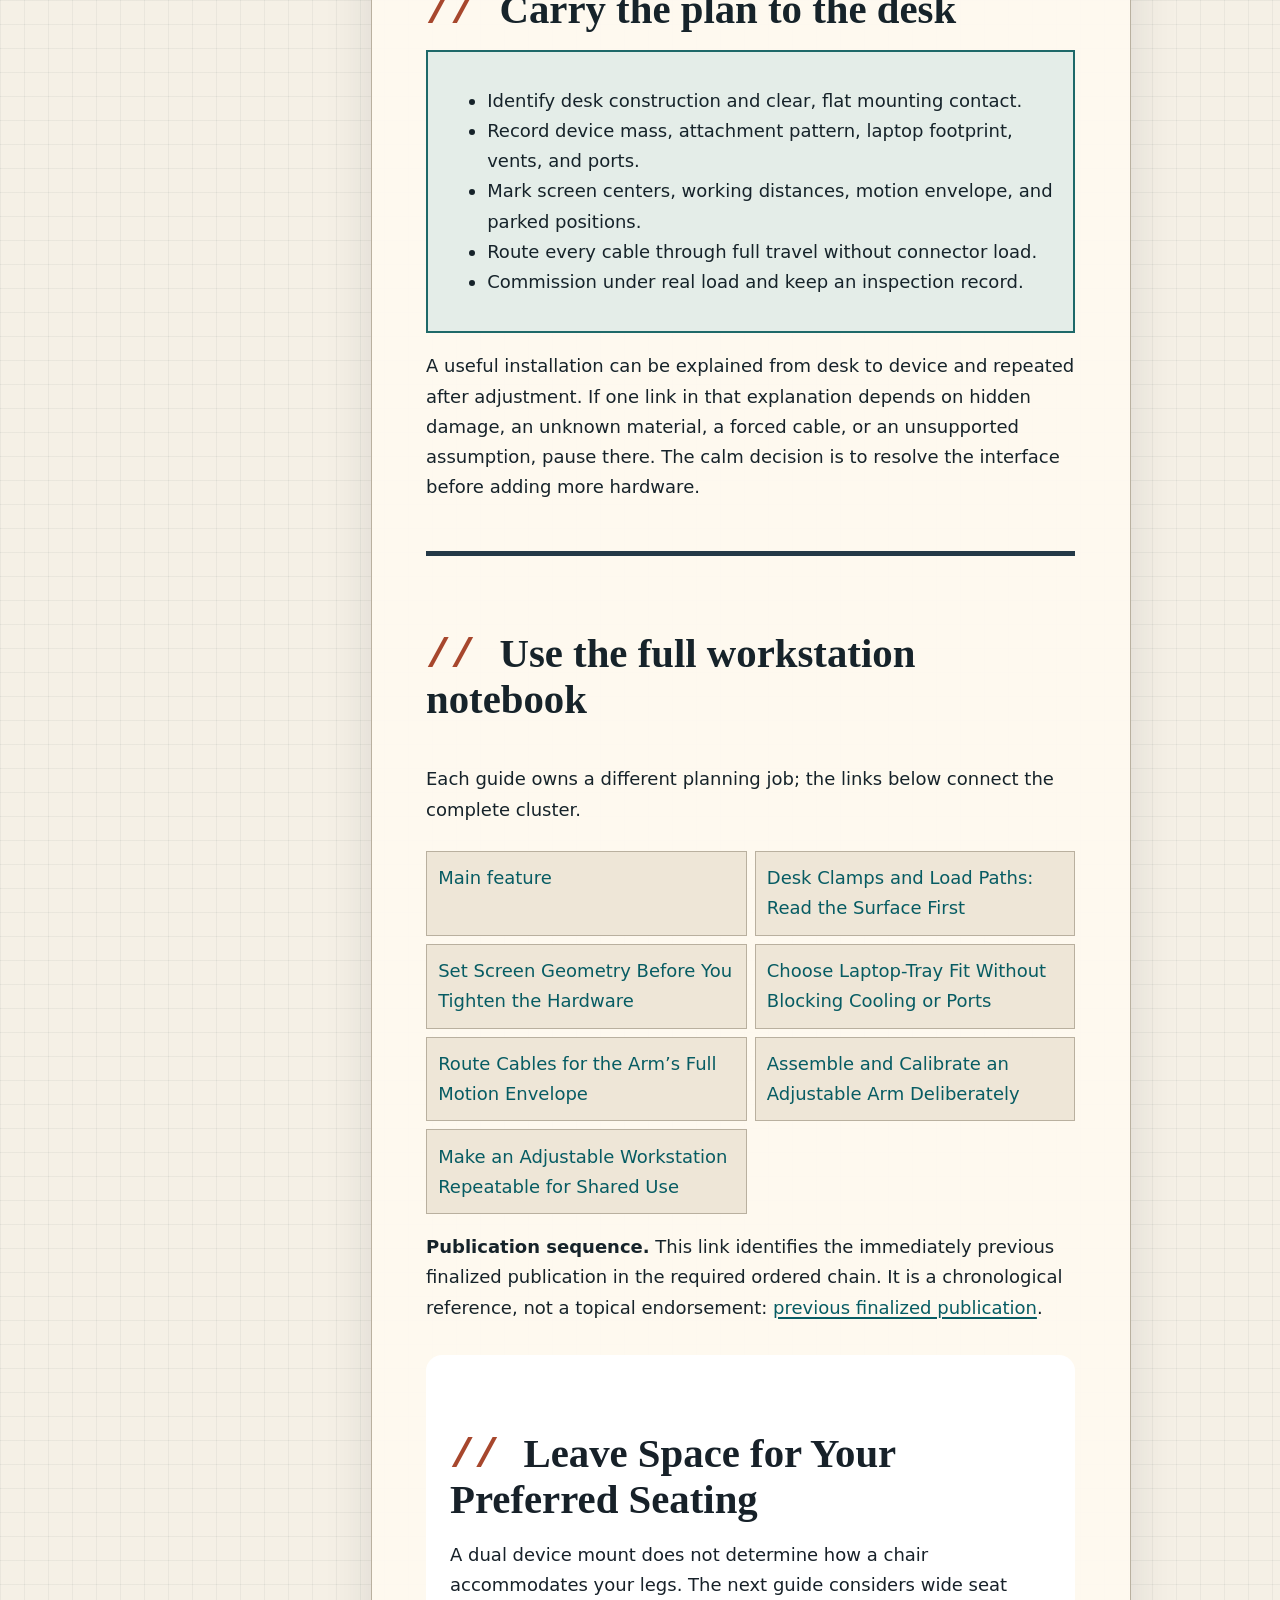
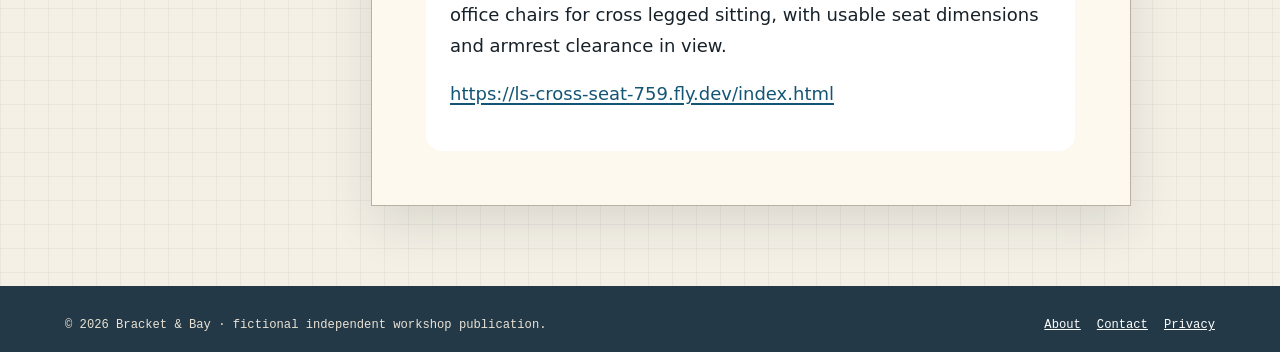
==== commit fe99cd43: "Refresh office guide introduction, date and next reading link" ====
--- a/index.html
+++ b/index.html
@@ -1,5 +1,9 @@
-<!doctype html><html lang="en"><head><meta charset="utf-8"><meta name="viewport" content="width=device-width,initial-scale=1"><title>Designing a Stable Monitor-and-Laptop Arm Workstation | Bracket &amp; Bay</title><meta name="description" content="A desk-first field guide to support, screen geometry, laptop-tray fit, cable movement, calibration, and repeatable dual-screen use."><link rel="canonical" href="https://armaragex.github.io/lestallion-dual-monitor-laptop-tray-758/index.html"><meta property="og:type" content="article"><meta property="og:title" content="Designing a Stable Monitor-and-Laptop Arm Workstation"><meta property="og:description" content="A desk-first field guide to support, screen geometry, laptop-tray fit, cable movement, calibration, and repeatable dual-screen use."><meta property="og:url" content="https://armaragex.github.io/lestallion-dual-monitor-laptop-tray-758/index.html"><meta property="og:image" content="https://armaragex.github.io/lestallion-dual-monitor-laptop-tray-758/dual-screen-arm-workstation.webp"><script type="application/ld+json">{"@context":"https://schema.org","@type":"Article","headline":"Designing a Stable Monitor-and-Laptop Arm Workstation","description":"A desk-first field guide to support, screen geometry, laptop-tray fit, cable movement, calibration, and repeatable dual-screen use.","datePublished":"2026-09-19","dateModified":"2026-09-19","author":{"@type":"Person","name":"Rowan Vale"},"publisher":{"@type":"Organization","name":"Bracket & Bay"},"mainEntityOfPage":"https://armaragex.github.io/lestallion-dual-monitor-laptop-tray-758/index.html"}</script><link rel="stylesheet" href="style.css"><script defer src="site.js"></script></head><body><a class="skip" href="#content">Skip to article</a><header class="mast"><div class="mastin"><a class="brand" href="index.html">Bracket &amp; Bay<small>adjustable desk field notes</small></a><button class="navtoggle" aria-expanded="false" aria-controls="nav">Menu</button><nav class="nav" id="nav" aria-label="Primary"><ul><li><a href="index.html">Feature</a></li><li class="dropdown"><button class="dropbtn" aria-expanded="false">Guides ▾</button><ul class="dropmenu"><li><a href="desk-clamp-load-path.html">Desk Clamps and Load Paths: Read the Surface First</a></li><li><a href="screen-geometry-alignment.html">Set Screen Geometry Before You Tighten the Hardware</a></li><li><a href="laptop-tray-fit-cooling.html">Choose Laptop-Tray Fit Without Blocking Cooling or Ports</a></li><li><a href="cable-slack-movement.html">Route Cables for the Arm’s Full Motion Envelope</a></li><li><a href="assembly-tension-calibration.html">Assemble and Calibrate an Adjustable Arm Deliberately</a></li><li><a href="shared-desk-reset-maintenance.html">Make an Adjustable Workstation Repeatable for Shared Use</a></li></ul></li><li><a href="about.html">About</a></li></ul></nav></div></header><section class="hero"><div><span class="kicker">Workshop file 758 · Phase A</span><h1>Designing a Stable Monitor-and-Laptop Arm Workstation</h1><p class="dek">A desk-first field guide to support, screen geometry, laptop-tray fit, cable movement, calibration, and repeatable dual-screen use.</p></div><figure><img class="" src="dual-screen-arm-workstation.webp" width="1400" height="788" alt="Dual-screen workstation with monitor arm and laptop tray" decoding="async"><figcaption>Original unbranded editorial scene generated for this workshop issue.</figcaption></figure></section><main class="layout" id="content"><aside class="indexrail"><strong>Notebook</strong><a href="index.html">Feature</a><a href="desk-clamp-load-path.html">Desk Clamps and Load Paths: Read the Surface First</a><a href="screen-geometry-alignment.html">Set Screen Geometry Before You Tighten the Hardware</a><a href="laptop-tray-fit-cooling.html">Choose Laptop-Tray Fit Without Blocking Cooling or Ports</a><a href="cable-slack-movement.html">Route Cables for the Arm’s Full Motion Envelope</a><a href="assembly-tension-calibration.html">Assemble and Calibrate an Adjustable Arm Deliberately</a><a href="shared-desk-reset-maintenance.html">Make an Adjustable Workstation Repeatable for Shared Use</a></aside><article class="article"><p class="byline">By Rowan Vale · planning analysis, not a hands-on product test</p><section><h2>Plan the support system before comparing products</h2><p>A monitor-and-laptop arm is not merely a way to lift two screens. It is a small support system attached to furniture, carrying an uneven load through pivots that users move every day. I begin with the desk edge, the equipment weights, the desired viewing positions, and the paths the arms must travel. That sequence exposes conflicts before a clamp is tightened or a return window begins to close.</p><p>Current roundups remain useful for seeing the available forms. The <a href="https://lestallion.com/blogs/product-reviews/best-monitor-arm-with-laptop-tray-combo-for-dual-setup">LeStallion review of monitor-arm and laptop-tray combinations for a dual setup</a> is one focused place to survey options. My purpose here is different: to translate a shortlist into a desk-specific plan, with checks for structure, geometry, cooling, cabling, adjustment, and upkeep rather than naming a universal winner.</p><p>Sketch the desktop from above and from the seated side. Mark the clamp zone, wall clearance, monitor center, laptop center, keyboard, chair, power outlet, and any shelf or acoustic panel. Add the deepest position you expect and the parked position you want. A rough drawing reveals when two independent arms would cross, when a pole would land behind a cable tray, or when a laptop shelf would block the primary display.</p></section><section><h2>Treat the desktop as part of the mechanism</h2><p>Every load eventually reaches the desktop through a clamp, grommet, or freestanding base. A thick-looking top can still be hollow, layered, beveled, or weak near an edge. Inspect the underside instead of trusting the finish. Note aprons, steel rails, drawers, cable channels, modesty panels, and adjustable-desk crossbars that may prevent full clamp contact or leave no space for a tightening handle.</p><p>The arm creates more than downward weight. Extending a screen forward increases leverage at the mount; swinging it sideways changes the direction of that moment. A laptop tray adds a broad shelf that can tempt people to press on it while typing. The practical check is therefore about the complete load path under realistic positions, not a single weight number copied from a product page.</p><p>When a manufacturer specifies desktop thickness, equipment mass, installation orientation, or reinforcement, keep those limits together in the plan. Do not improvise with a tiny scrap that contacts only part of a clamp pad. If the desk construction is unclear, the safe decision is to get authoritative furniture information or choose a support method whose load can be understood.</p></section><section><h2>Build the screen geometry around the primary task</h2><p>A dual setup needs a declared center. If the external monitor carries most work, place its active area near the body midline and let the laptop sit to the side as a secondary reference. If the laptop camera and keyboard remain central, the external display may become the flanking surface. Equal visual symmetry is not automatically equal usefulness.</p><p>Choose viewing distance and height while sitting in a normal working posture, not while leaning forward to hold a screen. The top portion of each active display should be comfortably visible without repeated neck extension. Match important content areas rather than blindly matching bezels: a laptop and monitor often have different pixel density, stand height, and usable vertical area.</p><p>Write down the desired centers before installation. A tape measure from the front desk edge, a seated eye-line mark, and a target separation between displays are enough. These references let you evaluate an arm range honestly and restore the arrangement after tension changes. They also show whether a tall pole or stacked configuration is solving a real need or only creating more travel.</p></section><figure class="article-figure"><img class="" src="screen-alignment-reach-zone.webp" width="1400" height="788" alt="External monitor and laptop arranged around a centered keyboard" decoding="async" loading="lazy"><figcaption>Screen centers should follow the work, viewing distance, and normal seated position.</figcaption></figure><section><h2>Check the laptop tray as a device interface</h2><p>The tray meets the computer at vents, feet, ports, hinges, and retention points. Measure the laptop body rather than relying on its marketed screen size. Confirm that side stops do not press keys or ports, the front lip does not make the palm rest awkward, and the base remains supported when the display opens to its normal angle.</p><p>Cooling deserves a physical check. A tray with large openings can still cover a particular intake, while a solid shelf may trap warm exhaust near a wall or monitor. Trace where the laptop draws and releases air, then look at the shelf, any non-slip pads, and the expected lid angle. Do not remove manufacturer feet or defeat the computer’s designed clearance to force a flatter appearance.</p><p>Retention must work through the full arm motion. A lip that is adequate when level may not be enough if a joint droops or a user tilts the tray. Conversely, aggressive straps can obstruct ports or press the lid. The appropriate restraint keeps the device stable during planned adjustment without pretending the tray is safe to grab, lean on, or move by pulling the computer.</p></section><section><h2>Reserve motion space, not just resting space</h2><p>Adjustable arms need a three-dimensional envelope. Behind the desk they may sweep into a wall, window trim, lamp, shelf, or another arm. Above the desk, elbows can collide before the screens reach the promised positions. Underneath, a clamp screw or pole may interfere with a drawer and a cable bundle can snag on a sit-stand frame.</p><p>Move a cardboard rectangle through the likely monitor and laptop positions before buying when clearances are tight. Include the arm depth, not only the screen outline. For a height-adjustable desk, repeat the thought exercise at the lowest and highest settings and consider nearby fixed furniture. A configuration that clears a wall while seated can strike a sill after the desk rises.</p><p>Parking positions matter as much as working positions. Decide where the laptop tray goes when a notebook is removed, where the external monitor sits during handwriting, and whether the camera remains usable. If every transition requires loosening a joint or rerouting a cable, the setup will not behave like a convenient adjustable system.</p></section><section><h2>Route cables as moving components</h2><p>Power, video, docking, network, and peripheral cables cross joints with different bend behavior. Leave enough service loop for the farthest position, but do not create loose loops that can enter a hinge or catch a cup. Route the assembly while the arm moves slowly through its complete intended range, watching each connector rather than judging neatness from one static pose.</p><p>Place strain relief on the fixed side of a connector and preserve a gentle bend where the cable enters the plug. A heavy dock hanging from a laptop port turns movement into connector leverage. Mount or rest the dock independently when practical, and let a replaceable cable bridge the moving section. Power adapters should remain ventilated and supported rather than suspended by their leads.</p><p>Separate permanent routing from easy changeover. Clips close to the pivots can guide long-lived display and power lines; accessible hook-and-loop ties can manage a laptop cable that changes often. Avoid cinching so tightly that insulation is crushed. A visually perfect bundle that prevents full travel or transmits every adjustment into a port is not successful cable management.</p></section><figure class="article-figure"><img class="" src="desk-clamp-load-path.webp" width="1400" height="788" alt="Rear view of generic arm hardware at a desktop edge" decoding="async" loading="lazy"><figcaption>Clamp contact, cable movement, and underside clearance belong in one installation plan.</figcaption></figure><section><h2>Install in stages and calibrate under the real load</h2><p>Stage fasteners, tools, plates, spacers, and instructions before lifting equipment. Assemble the desk interface first and verify full clamp contact. Attach plates to devices using the documented fasteners and supported pattern. If a screen must be lifted onto a quick-release head, clear the desk and use another person when its size or shape makes a controlled lift uncertain.</p><p>Tension adjustment should happen with the intended monitor and laptop in place. Support the device while changing a joint, use small increments, and observe whether the arm rises, sinks, or drifts sideways after release. “Tighter” is not a general cure: excessive friction can make normal repositioning transmit force into the desk or encourage users to pull on screen corners.</p><p>Calibrate one axis at a time. Establish pole and base stability, then vertical balance, tilt hold, lateral rotation, and final alignment. Cycle the system several times before declaring it done. Fasteners and contact pads can settle, cables can reveal a hidden tug, and a laptop lid can shift the tray’s center of mass after the first apparently stable pose.</p></section><section><h2>Compare configurations by failure mode</h2><p>A single pole with two heads can save clamp space and create a coherent assembly, yet the displays may share height limits or collide near the pole. Separate arms offer independent placement but consume more edge room and can compete behind the desk. A monitor arm with an attached laptop shelf may be compact, while a dedicated laptop arm can give the notebook a more useful camera angle.</p><div class="tablewrap" tabindex="0" aria-label="Scrollable configuration comparison"><div class="tablecue">Swipe or use left and right arrow keys to inspect every column →</div><table><thead><tr><th>Configuration</th><th>Useful strength</th><th>Constraint to verify</th></tr></thead><tbody><tr><td>One pole, two heads</td><td>Conserves one clamp zone; visually coherent</td><td>Head ranges can interact; shared pole limits height options</td></tr><tr><td>Separate monitor and laptop arms</td><td>Independent placement and easier specialization</td><td>Uses more edge space; rear sweeps may collide</td></tr><tr><td>Monitor arm plus attached shelf</td><td>Compact paired movement for a stable routine</td><td>Laptop and monitor may inherit coupled geometry</td></tr><tr><td>Monitor arm plus fixed laptop riser</td><td>Simple support with fewer moving joints</td><td>Laptop cannot clear the desk or reposition as freely</td></tr></tbody></table></div><p>Use the table to identify what must not fail: weak desk contact, insufficient arm range, unstable tray fit, poor cooling, cable strain, or slow changeover. Then verify the relevant dimensions and instructions for current products. A configuration should earn its place by resolving the named constraint without creating a worse one elsewhere.</p></section><section><h2>Commission the workstation like a repeatable tool</h2><p>After installation, work for a short session and note where adjustment feels natural and where it does not. Type, join a call, consult both displays, connect power, raise the desk if applicable, and clear space for paper. Observe drift, vibration, contact sounds, cable pull, blocked vents, glare, and any tendency to grasp the laptop or monitor instead of the arm’s intended handling point.</p><p>Mark useful positions discreetly: a pole-height reference, a clamp location measured from the corner, or a photograph of cable loops at the parked position. Record the equipment mass and fasteners used. These notes make later diagnosis faster and prevent a shared workstation from depending on one person’s memory.</p><p>Reinspect after several days and at sensible intervals. Look for clamp movement, compressed surfaces, loose joints, worn cable jackets, missing retention parts, and a tray that no longer sits level. Stop using an assembly that shows structural damage or cannot hold its load. Maintenance is not an admission of poor hardware; moving mechanisms need observation.</p></section><section><h2>Use a decision checklist that stays tied to evidence</h2><p>Before purchasing, confirm the desk structure, mount clearance, equipment weights, attachment patterns, tray dimensions, vent locations, screen centers, movement envelope, and cable lengths. Separate values supplied by manufacturers from measurements taken at the desk. Do not fill an unknown with an optimistic guess simply because a product photograph looks similar.</p><p>Before daily use, confirm that the clamp is seated, both devices are retained, ports are not carrying weight, cables travel freely, joints hold after release, and the arrangement supports the intended posture. The best combination is not the one with the most pivots. It is the one that reaches useful positions, remains understandable, and can be checked without dismantling the desk.</p><p>I would rather keep one screen in a slightly modest range than install a dramatic structure on an unsuitable edge. A clear load path, comfortable geometry, cool and stable laptop, and calm adjustment routine form the actual dual setup. The hardware list is only one part of that result.</p></section><section><h2>Carry the plan to the desk</h2><div class="check"><ul><li>Identify desk construction and clear, flat mounting contact.</li><li>Record device mass, attachment pattern, laptop footprint, vents, and ports.</li><li>Mark screen centers, working distances, motion envelope, and parked positions.</li><li>Route every cable through full travel without connector load.</li><li>Commission under real load and keep an inspection record.</li></ul></div><p>A useful installation can be explained from desk to device and repeated after adjustment. If one link in that explanation depends on hidden damage, an unknown material, a forced cable, or an unsupported assumption, pause there. The calm decision is to resolve the interface before adding more hardware.</p></section><aside class="guidegrid"><h2>Use the full workstation notebook</h2><p>Each guide owns a different planning job; the links below connect the complete cluster.</p><a href="index.html">Main feature</a><a href="desk-clamp-load-path.html">Desk Clamps and Load Paths: Read the Surface First</a><a href="screen-geometry-alignment.html">Set Screen Geometry Before You Tighten the Hardware</a><a href="laptop-tray-fit-cooling.html">Choose Laptop-Tray Fit Without Blocking Cooling or Ports</a><a href="cable-slack-movement.html">Route Cables for the Arm’s Full Motion Envelope</a><a href="assembly-tension-calibration.html">Assemble and Calibrate an Adjustable Arm Deliberately</a><a href="shared-desk-reset-maintenance.html">Make an Adjustable Workstation Repeatable for Shared Use</a></aside>
+<!doctype html><html lang="en"><head><meta charset="utf-8"><meta name="viewport" content="width=device-width,initial-scale=1"><title>Designing a Stable Monitor-and-Laptop Arm Workstation | Bracket &amp; Bay</title><meta name="description" content="A desk-first field guide to support, screen geometry, laptop-tray fit, cable movement, calibration, and repeatable dual-screen use."><link rel="canonical" href="https://armaragex.github.io/lestallion-dual-monitor-laptop-tray-758/index.html"><meta property="og:type" content="article"><meta property="og:title" content="Designing a Stable Monitor-and-Laptop Arm Workstation"><meta property="og:description" content="A desk-first field guide to support, screen geometry, laptop-tray fit, cable movement, calibration, and repeatable dual-screen use."><meta property="og:url" content="https://armaragex.github.io/lestallion-dual-monitor-laptop-tray-758/index.html"><meta property="og:image" content="https://armaragex.github.io/lestallion-dual-monitor-laptop-tray-758/dual-screen-arm-workstation.webp"><script type="application/ld+json">{"@context":"https://schema.org","@type":"Article","headline":"Designing a Stable Monitor-and-Laptop Arm Workstation","description":"A desk-first field guide to support, screen geometry, laptop-tray fit, cable movement, calibration, and repeatable dual-screen use.","datePublished":"2026-09-19","dateModified":"2026-10-28T14:01:22Z","author":{"@type":"Person","name":"Rowan Vale"},"publisher":{"@type":"Organization","name":"Bracket & Bay"},"mainEntityOfPage":"https://armaragex.github.io/lestallion-dual-monitor-laptop-tray-758/index.html"}</script><link rel="stylesheet" href="style.css"><script defer src="site.js"></script>
+<meta property="article:modified_time" content="2026-10-28T14:01:22Z">
+</head><body><a class="skip" href="#content">Skip to article</a><header class="mast"><div class="mastin"><a class="brand" href="index.html">Bracket &amp; Bay<small>adjustable desk field notes</small></a><button class="navtoggle" aria-expanded="false" aria-controls="nav">Menu</button><nav class="nav" id="nav" aria-label="Primary"><ul><li><a href="index.html">Feature</a></li><li class="dropdown"><button class="dropbtn" aria-expanded="false">Guides ▾</button><ul class="dropmenu"><li><a href="desk-clamp-load-path.html">Desk Clamps and Load Paths: Read the Surface First</a></li><li><a href="screen-geometry-alignment.html">Set Screen Geometry Before You Tighten the Hardware</a></li><li><a href="laptop-tray-fit-cooling.html">Choose Laptop-Tray Fit Without Blocking Cooling or Ports</a></li><li><a href="cable-slack-movement.html">Route Cables for the Arm’s Full Motion Envelope</a></li><li><a href="assembly-tension-calibration.html">Assemble and Calibrate an Adjustable Arm Deliberately</a></li><li><a href="shared-desk-reset-maintenance.html">Make an Adjustable Workstation Repeatable for Shared Use</a></li></ul></li><li><a href="about.html">About</a></li></ul></nav></div></header><section class="hero"><div><span class="kicker">Workshop file 758 · Phase A</span><h1>Designing a Stable Monitor-and-Laptop Arm Workstation</h1>
+<p class="article-refreshed" style="font-size:.95rem;opacity:1;display:table;max-width:100%;padding:.2rem .5rem;border-radius:.35rem;background:#fff;color:#172129;overflow-wrap:anywhere">Last updated: <time datetime="2026-10-28T14:01:22Z">28 October 2026</time></p><p class="dek">A monitor arm with a laptop tray needs to support two different loads and keep both devices within useful reach. Check each arm’s individual weight range, the monitor mounting pattern, and the tray’s laptop dimensions. Look for ventilation clearance and retention that suits the intended angle. Measure the combined swing area so adjusting one screen does not strike the other, pull cables tight, or occupy your keyboard space.</p></div><figure><img class="" src="dual-screen-arm-workstation.webp" width="1400" height="788" alt="Dual-screen workstation with monitor arm and laptop tray" decoding="async"><figcaption>Original unbranded editorial scene generated for this workshop issue.</figcaption></figure></section><main class="layout" id="content"><aside class="indexrail"><strong>Notebook</strong><a href="index.html">Feature</a><a href="desk-clamp-load-path.html">Desk Clamps and Load Paths: Read the Surface First</a><a href="screen-geometry-alignment.html">Set Screen Geometry Before You Tighten the Hardware</a><a href="laptop-tray-fit-cooling.html">Choose Laptop-Tray Fit Without Blocking Cooling or Ports</a><a href="cable-slack-movement.html">Route Cables for the Arm’s Full Motion Envelope</a><a href="assembly-tension-calibration.html">Assemble and Calibrate an Adjustable Arm Deliberately</a><a href="shared-desk-reset-maintenance.html">Make an Adjustable Workstation Repeatable for Shared Use</a></aside><article class="article"><p class="byline">By Rowan Vale · planning analysis, not a hands-on product test</p><section><h2>Plan the support system before comparing products</h2><p>A monitor-and-laptop arm is not merely a way to lift two screens. It is a small support system attached to furniture, carrying an uneven load through pivots that users move every day. I begin with the desk edge, the equipment weights, the desired viewing positions, and the paths the arms must travel. That sequence exposes conflicts before a clamp is tightened or a return window begins to close.</p><p>Current roundups remain useful for seeing the available forms. The <a href="https://lestallion.com/blogs/product-reviews/best-monitor-arm-with-laptop-tray-combo-for-dual-setup">LeStallion review of monitor-arm and laptop-tray combinations for a dual setup</a> is one focused place to survey options. My purpose here is different: to translate a shortlist into a desk-specific plan, with checks for structure, geometry, cooling, cabling, adjustment, and upkeep rather than naming a universal winner.</p><p>Sketch the desktop from above and from the seated side. Mark the clamp zone, wall clearance, monitor center, laptop center, keyboard, chair, power outlet, and any shelf or acoustic panel. Add the deepest position you expect and the parked position you want. A rough drawing reveals when two independent arms would cross, when a pole would land behind a cable tray, or when a laptop shelf would block the primary display.</p></section><section><h2>Treat the desktop as part of the mechanism</h2><p>Every load eventually reaches the desktop through a clamp, grommet, or freestanding base. A thick-looking top can still be hollow, layered, beveled, or weak near an edge. Inspect the underside instead of trusting the finish. Note aprons, steel rails, drawers, cable channels, modesty panels, and adjustable-desk crossbars that may prevent full clamp contact or leave no space for a tightening handle.</p><p>The arm creates more than downward weight. Extending a screen forward increases leverage at the mount; swinging it sideways changes the direction of that moment. A laptop tray adds a broad shelf that can tempt people to press on it while typing. The practical check is therefore about the complete load path under realistic positions, not a single weight number copied from a product page.</p><p>When a manufacturer specifies desktop thickness, equipment mass, installation orientation, or reinforcement, keep those limits together in the plan. Do not improvise with a tiny scrap that contacts only part of a clamp pad. If the desk construction is unclear, the safe decision is to get authoritative furniture information or choose a support method whose load can be understood.</p></section><section><h2>Build the screen geometry around the primary task</h2><p>A dual setup needs a declared center. If the external monitor carries most work, place its active area near the body midline and let the laptop sit to the side as a secondary reference. If the laptop camera and keyboard remain central, the external display may become the flanking surface. Equal visual symmetry is not automatically equal usefulness.</p><p>Choose viewing distance and height while sitting in a normal working posture, not while leaning forward to hold a screen. The top portion of each active display should be comfortably visible without repeated neck extension. Match important content areas rather than blindly matching bezels: a laptop and monitor often have different pixel density, stand height, and usable vertical area.</p><p>Write down the desired centers before installation. A tape measure from the front desk edge, a seated eye-line mark, and a target separation between displays are enough. These references let you evaluate an arm range honestly and restore the arrangement after tension changes. They also show whether a tall pole or stacked configuration is solving a real need or only creating more travel.</p></section><figure class="article-figure"><img class="" src="screen-alignment-reach-zone.webp" width="1400" height="788" alt="External monitor and laptop arranged around a centered keyboard" decoding="async" loading="lazy"><figcaption>Screen centers should follow the work, viewing distance, and normal seated position.</figcaption></figure><section><h2>Check the laptop tray as a device interface</h2><p>The tray meets the computer at vents, feet, ports, hinges, and retention points. Measure the laptop body rather than relying on its marketed screen size. Confirm that side stops do not press keys or ports, the front lip does not make the palm rest awkward, and the base remains supported when the display opens to its normal angle.</p><p>Cooling deserves a physical check. A tray with large openings can still cover a particular intake, while a solid shelf may trap warm exhaust near a wall or monitor. Trace where the laptop draws and releases air, then look at the shelf, any non-slip pads, and the expected lid angle. Do not remove manufacturer feet or defeat the computer’s designed clearance to force a flatter appearance.</p><p>Retention must work through the full arm motion. A lip that is adequate when level may not be enough if a joint droops or a user tilts the tray. Conversely, aggressive straps can obstruct ports or press the lid. The appropriate restraint keeps the device stable during planned adjustment without pretending the tray is safe to grab, lean on, or move by pulling the computer.</p></section><section><h2>Reserve motion space, not just resting space</h2><p>Adjustable arms need a three-dimensional envelope. Behind the desk they may sweep into a wall, window trim, lamp, shelf, or another arm. Above the desk, elbows can collide before the screens reach the promised positions. Underneath, a clamp screw or pole may interfere with a drawer and a cable bundle can snag on a sit-stand frame.</p><p>Move a cardboard rectangle through the likely monitor and laptop positions before buying when clearances are tight. Include the arm depth, not only the screen outline. For a height-adjustable desk, repeat the thought exercise at the lowest and highest settings and consider nearby fixed furniture. A configuration that clears a wall while seated can strike a sill after the desk rises.</p><p>Parking positions matter as much as working positions. Decide where the laptop tray goes when a notebook is removed, where the external monitor sits during handwriting, and whether the camera remains usable. If every transition requires loosening a joint or rerouting a cable, the setup will not behave like a convenient adjustable system.</p></section><section><h2>Route cables as moving components</h2><p>Power, video, docking, network, and peripheral cables cross joints with different bend behavior. Leave enough service loop for the farthest position, but do not create loose loops that can enter a hinge or catch a cup. Route the assembly while the arm moves slowly through its complete intended range, watching each connector rather than judging neatness from one static pose.</p><p>Place strain relief on the fixed side of a connector and preserve a gentle bend where the cable enters the plug. A heavy dock hanging from a laptop port turns movement into connector leverage. Mount or rest the dock independently when practical, and let a replaceable cable bridge the moving section. Power adapters should remain ventilated and supported rather than suspended by their leads.</p><p>Separate permanent routing from easy changeover. Clips close to the pivots can guide long-lived display and power lines; accessible hook-and-loop ties can manage a laptop cable that changes often. Avoid cinching so tightly that insulation is crushed. A visually perfect bundle that prevents full travel or transmits every adjustment into a port is not successful cable management.</p></section><figure class="article-figure"><img class="" src="desk-clamp-load-path.webp" width="1400" height="788" alt="Rear view of generic arm hardware at a desktop edge" decoding="async" loading="lazy"><figcaption>Clamp contact, cable movement, and underside clearance belong in one installation plan.</figcaption></figure><section><h2>Install in stages and calibrate under the real load</h2><p>Stage fasteners, tools, plates, spacers, and instructions before lifting equipment. Assemble the desk interface first and verify full clamp contact. Attach plates to devices using the documented fasteners and supported pattern. If a screen must be lifted onto a quick-release head, clear the desk and use another person when its size or shape makes a controlled lift uncertain.</p><p>Tension adjustment should happen with the intended monitor and laptop in place. Support the device while changing a joint, use small increments, and observe whether the arm rises, sinks, or drifts sideways after release. “Tighter” is not a general cure: excessive friction can make normal repositioning transmit force into the desk or encourage users to pull on screen corners.</p><p>Calibrate one axis at a time. Establish pole and base stability, then vertical balance, tilt hold, lateral rotation, and final alignment. Cycle the system several times before declaring it done. Fasteners and contact pads can settle, cables can reveal a hidden tug, and a laptop lid can shift the tray’s center of mass after the first apparently stable pose.</p></section><section><h2>Compare configurations by failure mode</h2><p>A single pole with two heads can save clamp space and create a coherent assembly, yet the displays may share height limits or collide near the pole. Separate arms offer independent placement but consume more edge room and can compete behind the desk. A monitor arm with an attached laptop shelf may be compact, while a dedicated laptop arm can give the notebook a more useful camera angle.</p><div class="tablewrap" tabindex="0" aria-label="Scrollable configuration comparison"><div class="tablecue">Swipe or use left and right arrow keys to inspect every column →</div><table><thead><tr><th>Configuration</th><th>Useful strength</th><th>Constraint to verify</th></tr></thead><tbody><tr><td>One pole, two heads</td><td>Conserves one clamp zone; visually coherent</td><td>Head ranges can interact; shared pole limits height options</td></tr><tr><td>Separate monitor and laptop arms</td><td>Independent placement and easier specialization</td><td>Uses more edge space; rear sweeps may collide</td></tr><tr><td>Monitor arm plus attached shelf</td><td>Compact paired movement for a stable routine</td><td>Laptop and monitor may inherit coupled geometry</td></tr><tr><td>Monitor arm plus fixed laptop riser</td><td>Simple support with fewer moving joints</td><td>Laptop cannot clear the desk or reposition as freely</td></tr></tbody></table></div><p>Use the table to identify what must not fail: weak desk contact, insufficient arm range, unstable tray fit, poor cooling, cable strain, or slow changeover. Then verify the relevant dimensions and instructions for current products. A configuration should earn its place by resolving the named constraint without creating a worse one elsewhere.</p></section><section><h2>Commission the workstation like a repeatable tool</h2><p>After installation, work for a short session and note where adjustment feels natural and where it does not. Type, join a call, consult both displays, connect power, raise the desk if applicable, and clear space for paper. Observe drift, vibration, contact sounds, cable pull, blocked vents, glare, and any tendency to grasp the laptop or monitor instead of the arm’s intended handling point.</p><p>Mark useful positions discreetly: a pole-height reference, a clamp location measured from the corner, or a photograph of cable loops at the parked position. Record the equipment mass and fasteners used. These notes make later diagnosis faster and prevent a shared workstation from depending on one person’s memory.</p><p>Reinspect after several days and at sensible intervals. Look for clamp movement, compressed surfaces, loose joints, worn cable jackets, missing retention parts, and a tray that no longer sits level. Stop using an assembly that shows structural damage or cannot hold its load. Maintenance is not an admission of poor hardware; moving mechanisms need observation.</p></section><section><h2>Use a decision checklist that stays tied to evidence</h2><p>Before purchasing, confirm the desk structure, mount clearance, equipment weights, attachment patterns, tray dimensions, vent locations, screen centers, movement envelope, and cable lengths. Separate values supplied by manufacturers from measurements taken at the desk. Do not fill an unknown with an optimistic guess simply because a product photograph looks similar.</p><p>Before daily use, confirm that the clamp is seated, both devices are retained, ports are not carrying weight, cables travel freely, joints hold after release, and the arrangement supports the intended posture. The best combination is not the one with the most pivots. It is the one that reaches useful positions, remains understandable, and can be checked without dismantling the desk.</p><p>I would rather keep one screen in a slightly modest range than install a dramatic structure on an unsuitable edge. A clear load path, comfortable geometry, cool and stable laptop, and calm adjustment routine form the actual dual setup. The hardware list is only one part of that result.</p></section><section><h2>Carry the plan to the desk</h2><div class="check"><ul><li>Identify desk construction and clear, flat mounting contact.</li><li>Record device mass, attachment pattern, laptop footprint, vents, and ports.</li><li>Mark screen centers, working distances, motion envelope, and parked positions.</li><li>Route every cable through full travel without connector load.</li><li>Commission under real load and keep an inspection record.</li></ul></div><p>A useful installation can be explained from desk to device and repeated after adjustment. If one link in that explanation depends on hidden damage, an unknown material, a forced cable, or an unsupported assumption, pause there. The calm decision is to resolve the interface before adding more hardware.</p></section><aside class="guidegrid"><h2>Use the full workstation notebook</h2><p>Each guide owns a different planning job; the links below connect the complete cluster.</p><a href="index.html">Main feature</a><a href="desk-clamp-load-path.html">Desk Clamps and Load Paths: Read the Surface First</a><a href="screen-geometry-alignment.html">Set Screen Geometry Before You Tighten the Hardware</a><a href="laptop-tray-fit-cooling.html">Choose Laptop-Tray Fit Without Blocking Cooling or Ports</a><a href="cable-slack-movement.html">Route Cables for the Arm’s Full Motion Envelope</a><a href="assembly-tension-calibration.html">Assemble and Calibrate an Adjustable Arm Deliberately</a><a href="shared-desk-reset-maintenance.html">Make an Adjustable Workstation Repeatable for Shared Use</a></aside>
 <aside class="phase-b-chain-panel" data-phase-b-chain="immediate-prior">
   <p><strong>Publication sequence.</strong> This link identifies the immediately previous finalized publication in the required ordered chain. It is a chronological reference, not a topical endorsement: <a href="https://storage.googleapis.com/yacss-gcp-lestallion/lestallion/affiliate-backlinks/row757-standing-desk-controller-box-replacement-diy/index.html">previous finalized publication</a>.</p>
 </aside>
+<section class="cross-link-forward" style="margin-top:2rem;background:#fff;color:#172129;padding:1.5rem;border-radius:1rem"><h2 style="color:#172129">Leave Space for Your Preferred Seating</h2><p style="color:#172129">A dual device mount does not determine how a chair accommodates your legs. The next guide considers wide seat office chairs for cross legged sitting, with usable seat dimensions and armrest clearance in view.</p><p style="color:#172129"><a href="https://ls-cross-seat-759.fly.dev/index.html" style="overflow-wrap:anywhere;word-break:break-word;color:#145575">https://ls-cross-seat-759.fly.dev/index.html</a></p></section>
 </article></main><footer class="foot"><span>© 2026 Bracket &amp; Bay · fictional independent workshop publication.</span><nav><a href="about.html">About</a><a href="contact.html">Contact</a><a href="privacy.html">Privacy</a></nav></footer></body></html>
